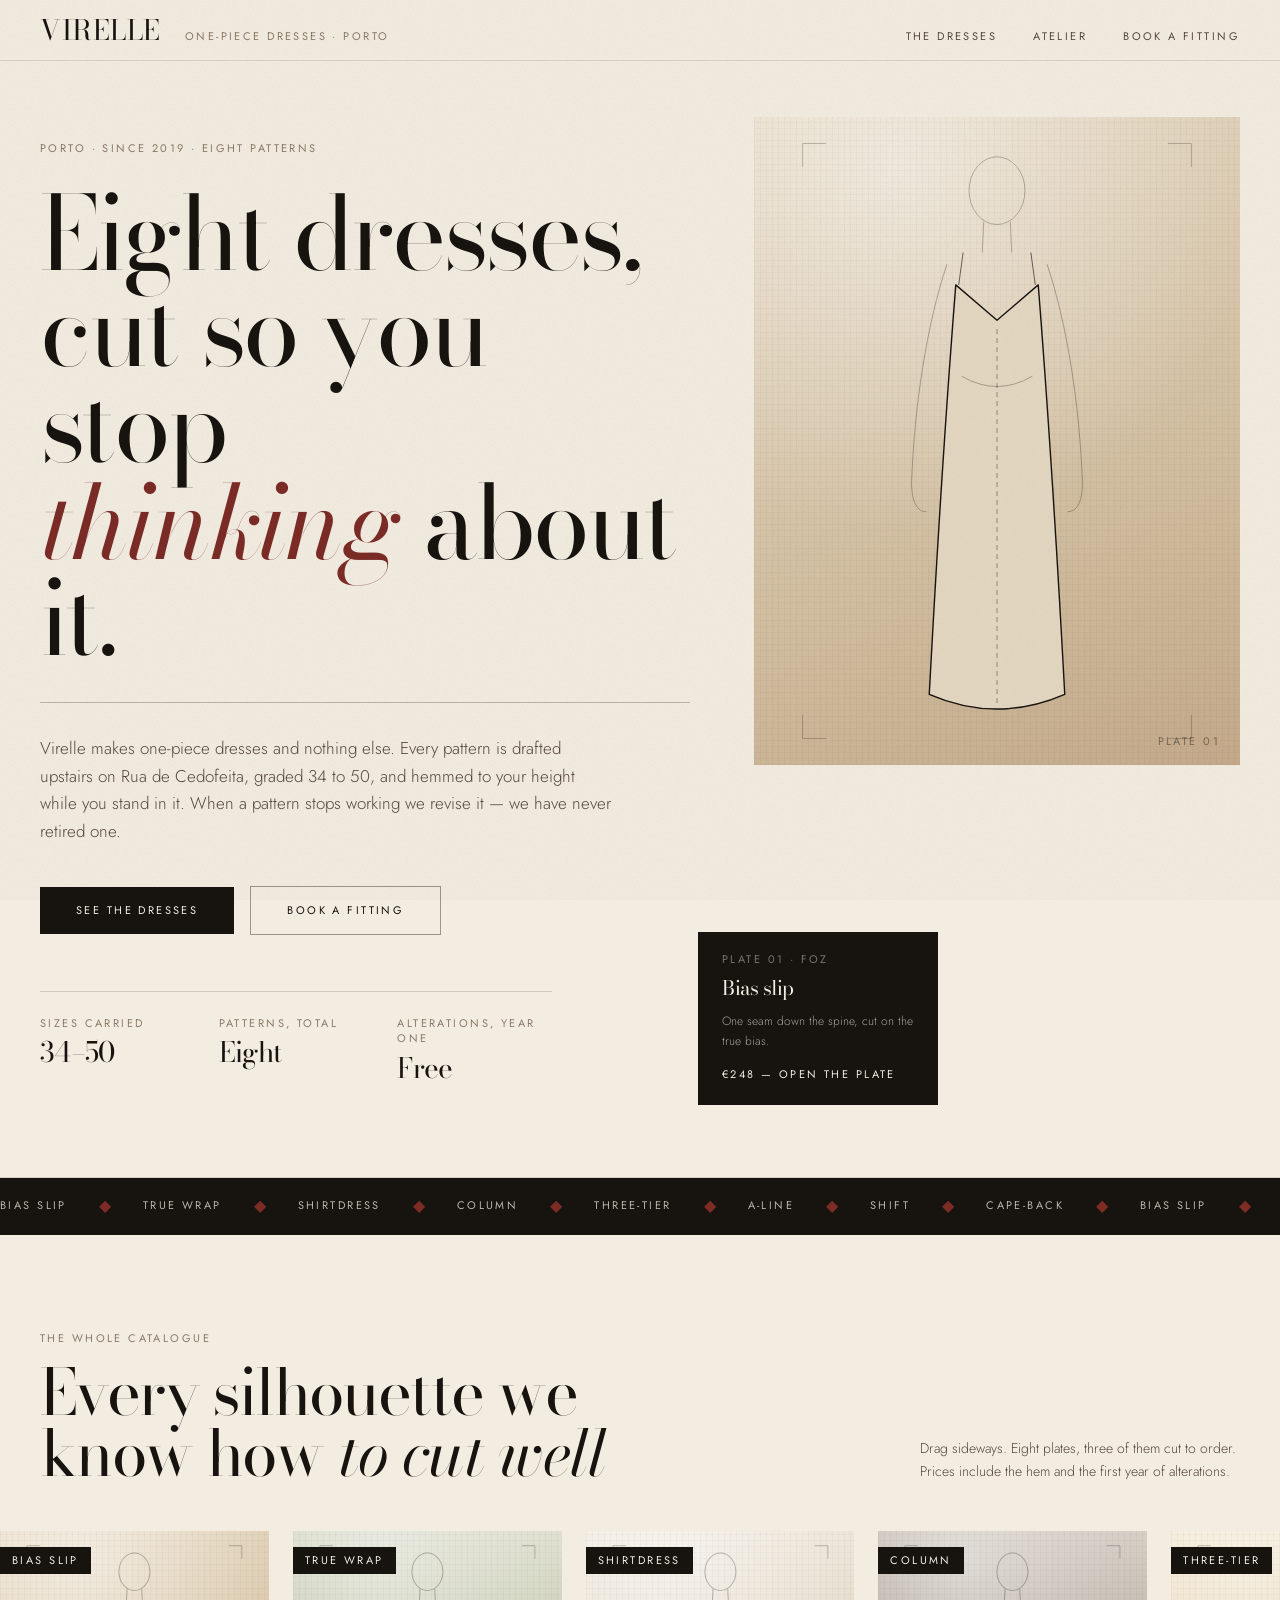
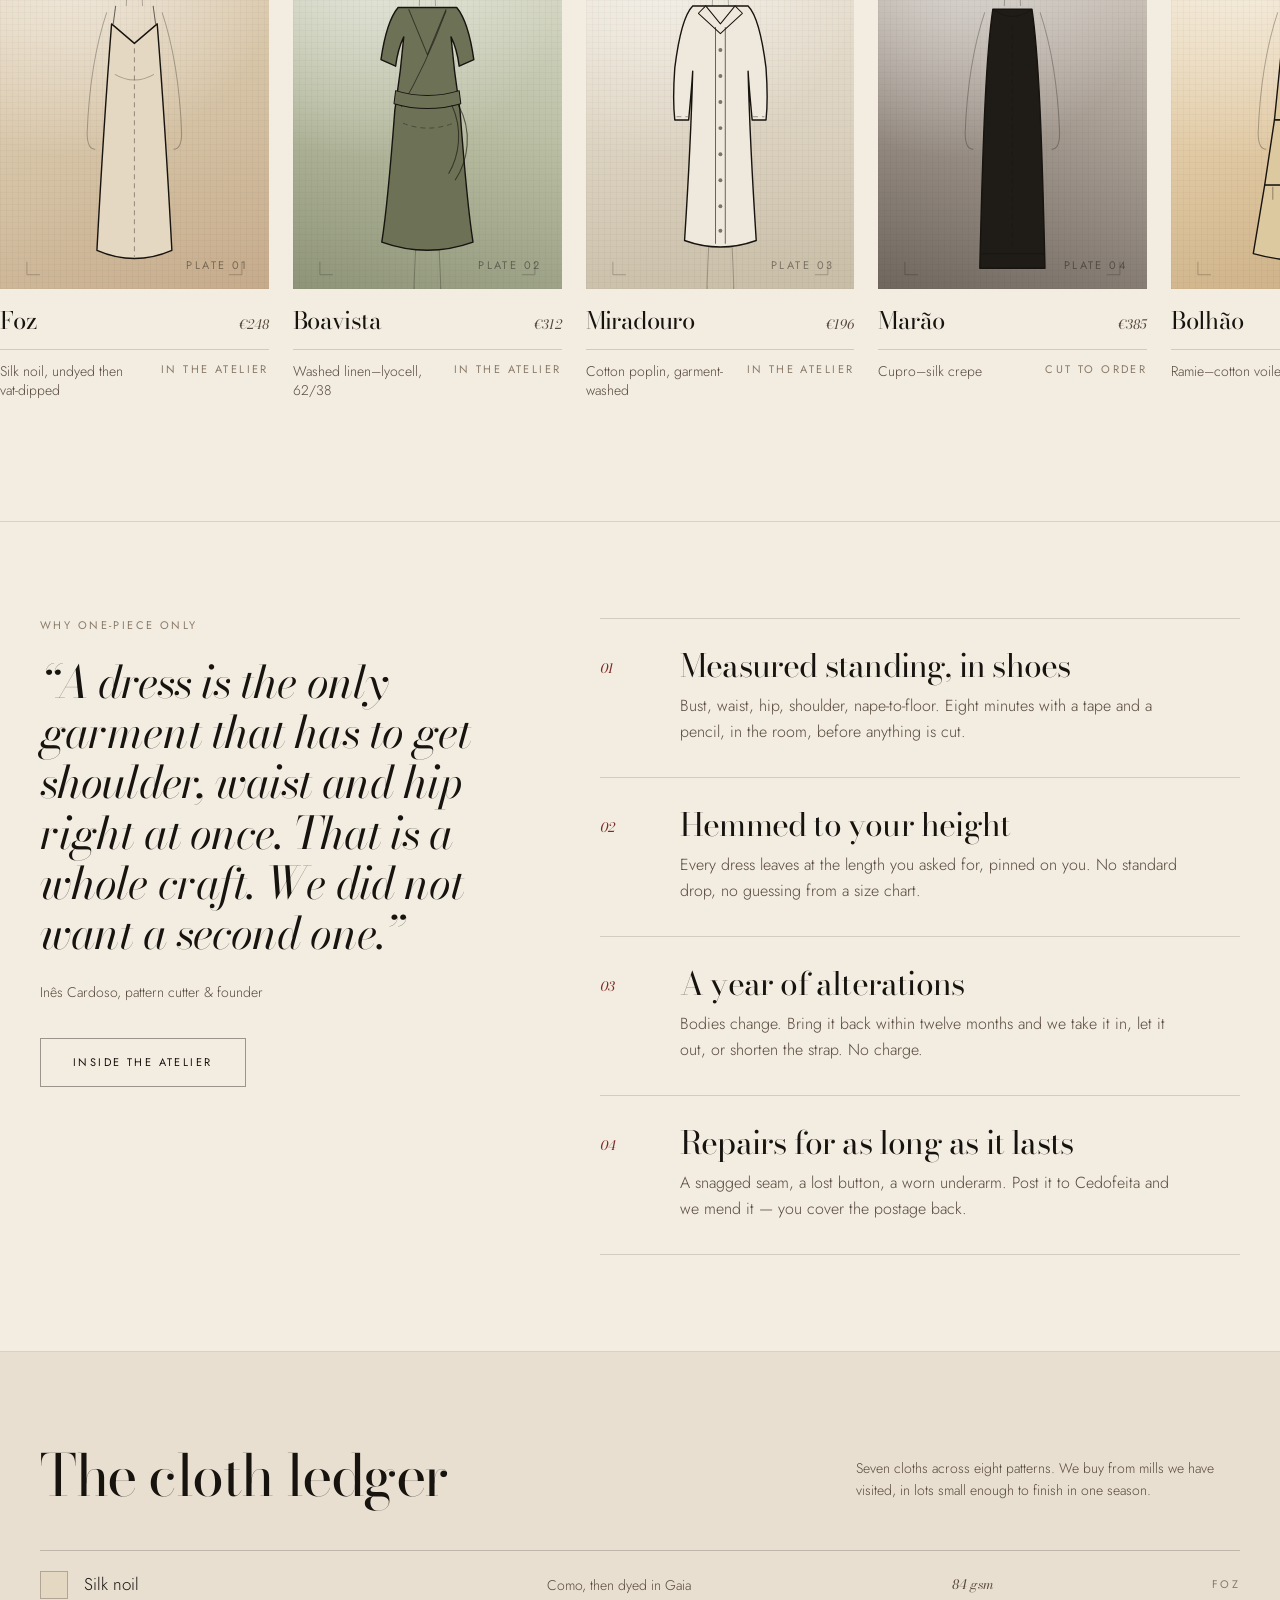
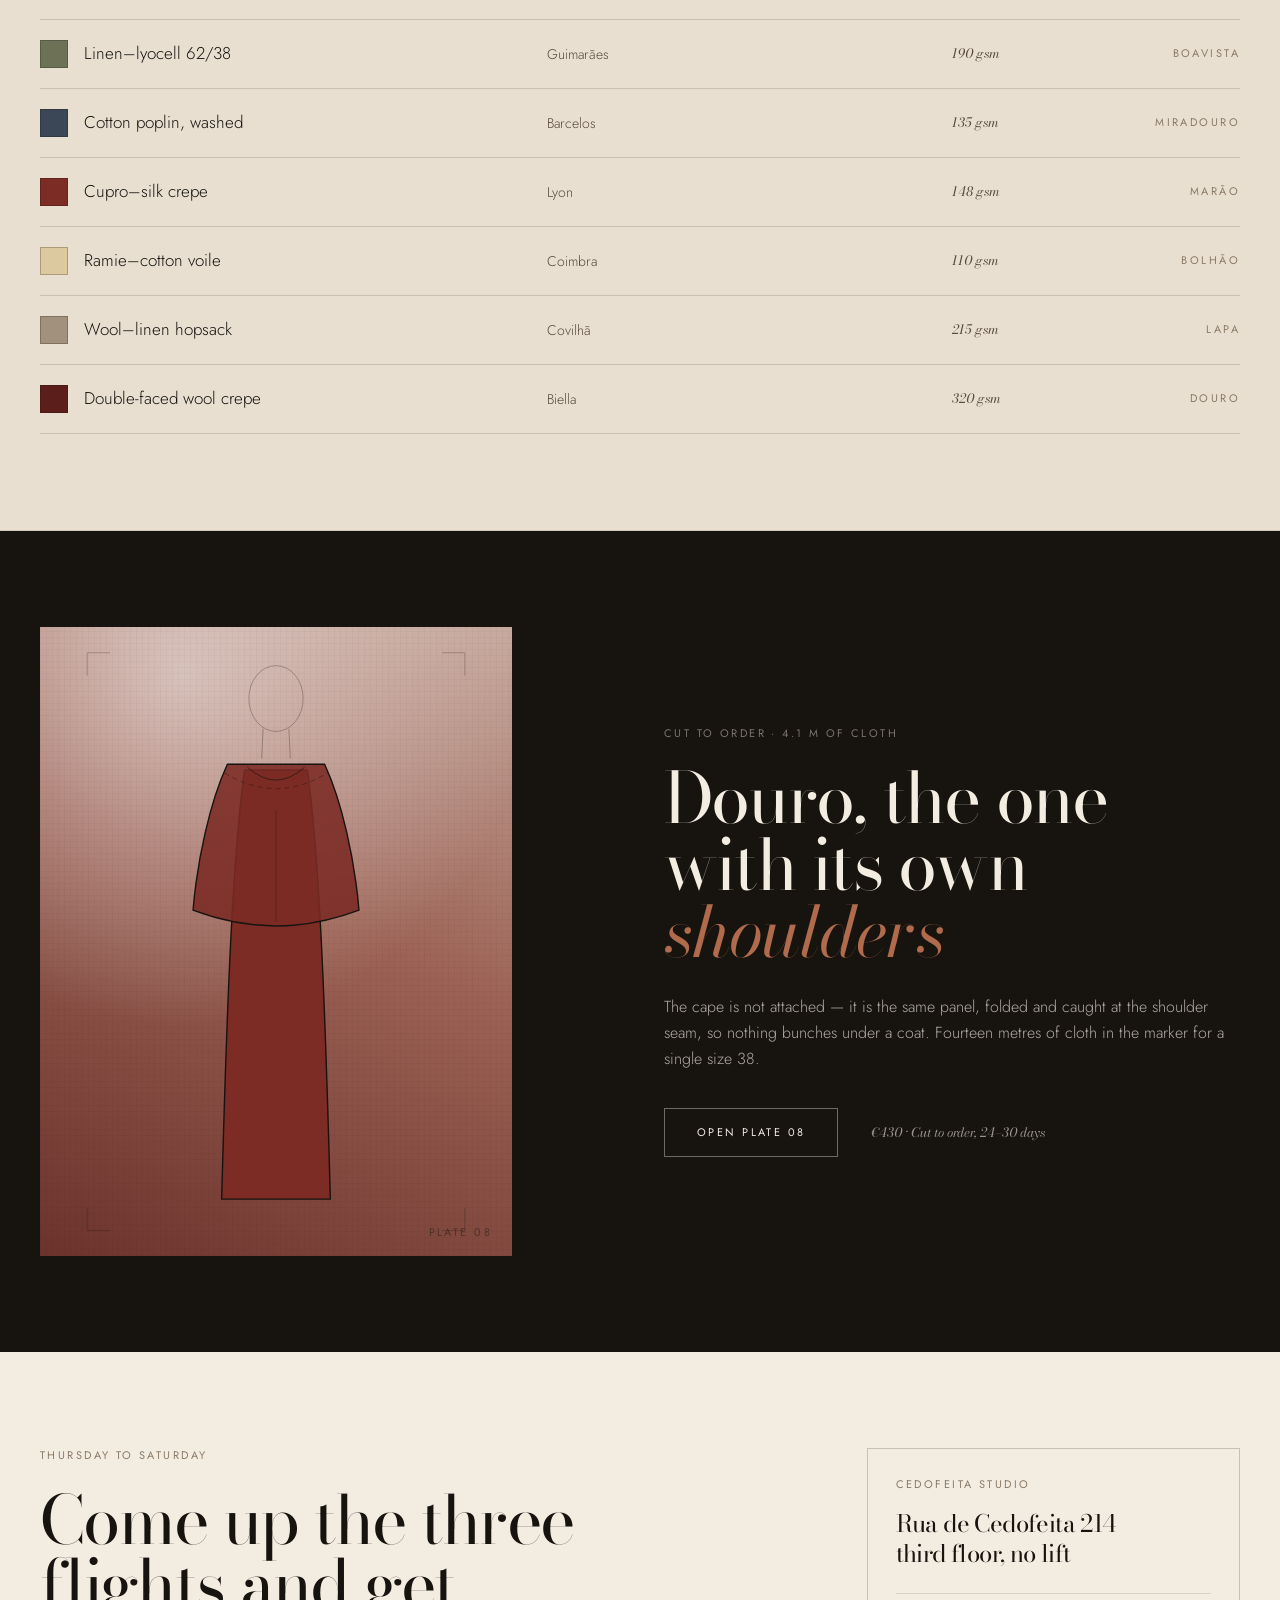
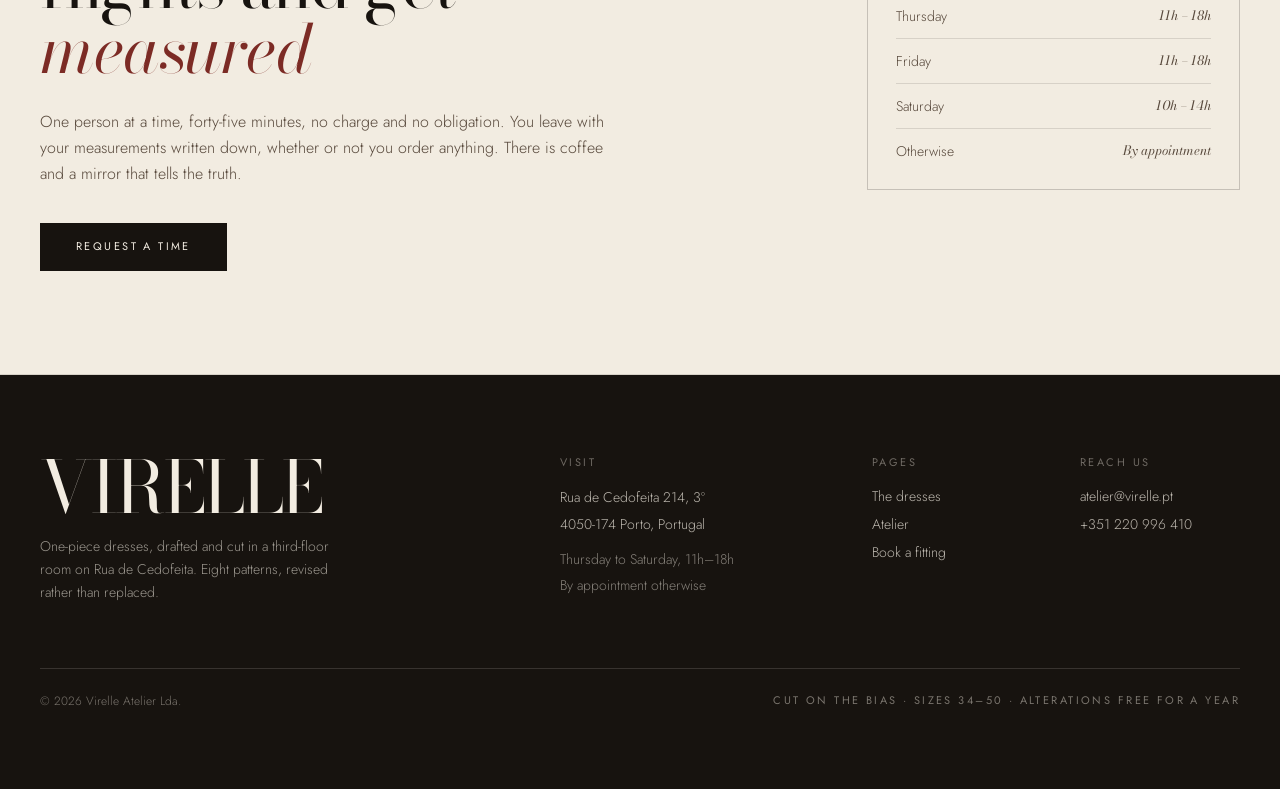
==== index.html @ 78726315 "Add files via upload" ====
<!DOCTYPE html><html lang="en">
<!-- Mirrored from graceful-elf-4cc59a.netlify.app/ by HTTrack Website Copier/3.x [XR&CO'2014], Thu, 10 Sep 2026 09:36:38 GMT -->
<!-- Added by HTTrack --><meta http-equiv="content-type" content="text/html;charset=utf-8" /><!-- /Added by HTTrack -->
<head><meta charSet="utf-8"/><meta name="viewport" content="width=device-width, initial-scale=1"/><link rel="stylesheet" href="https://fonts.googleapis.com/css2?family=Bodoni+Moda:ital,opsz,wght@0,6..96,400;0,6..96,500;1,6..96,400&amp;family=Jost:ital,wght@0,300;0,400;0,500;1,300&amp;display=swap" data-precedence="default"/><link rel="stylesheet" href="assets/index-HXnscUAh.css" type="text/css" data-precedence="default"/><title>Virelle — One-piece dresses, cut in Porto</title><meta name="description" content="Virelle is a Porto atelier making one-piece dresses in eight silhouettes — bias slip, wrap, shirtdress, column, tiered, A-line, shift and cape-back. Sizes 34 to 50, alterations free for a year."/><meta name="theme-color" content="#f2ece1"/><meta property="og:title" content="Virelle — One-piece dresses"/><meta property="og:description" content="Eight dress patterns, drafted and cut in Porto. Sizes 34 to 50, fittings by appointment."/><meta property="og:type" content="website"/><link rel="modulepreload" href="assets/index-db6SwdjX.js"/><link rel="modulepreload" href="assets/index-DdPk_XZs.js"/><link rel="modulepreload" href="assets/Croquis-D8e-lTdl.js"/><link rel="modulepreload" href="assets/DressCard-C2KUvShN.js"/><link rel="preconnect" href="https://fonts.googleapis.com/"/><link rel="preconnect" href="https://fonts.gstatic.com/" crossorigin="anonymous"/><link rel="icon" href="favicon.ico"/></head><body><div class="grain" aria-hidden="true"></div><header class="sticky top-0 z-50 border-b border-ink/12 bg-paper/88 backdrop-blur-sm"><div class="mx-auto flex max-w-[1440px] items-baseline gap-6 px-5 py-4 md:px-10"><a class="display text-[1.55rem] leading-none tracking-[0.02em] md:text-[1.75rem] active" href="index.html" data-status="active" aria-current="page">VIRELLE</a><span class="label hidden text-ink-faint md:block">One-piece dresses · Porto</span><nav class="ml-auto hidden items-baseline gap-9 md:flex"><a href="collection.html" class="label underline-grow text-ink-soft transition-colors hover:text-ink">The dresses</a><a href="atelier.html" class="label underline-grow text-ink-soft transition-colors hover:text-ink">Atelier</a><a href="fittings.html" class="label underline-grow text-ink-soft transition-colors hover:text-ink">Book a fitting</a></nav><button type="button" aria-expanded="false" aria-label="Open menu" class="label ml-auto md:hidden">Menu</button></div></header><main><!--$--><section class="relative overflow-hidden border-b border-ink/12"><div class="mx-auto grid max-w-[1440px] gap-10 px-5 pb-16 pt-12 md:grid-cols-12 md:gap-6 md:px-10 md:pb-24 md:pt-20"><div class="md:col-span-7 md:pr-10"><p class="drape label text-ink-faint" style="animation-delay:0.05s">Porto · Since 2019 · Eight patterns</p><h1 class="drape display mt-7 text-[3.4rem] sm:text-[4.6rem] lg:text-[6.4rem]" style="animation-delay:0.15s">Eight dresses,<br/>cut so you stop<br/><span class="display-italic text-oxblood">thinking</span> about it.</h1><div class="seam mt-9 h-px w-full bg-ink/25" style="animation-delay:0.5s"></div><p class="drape mt-8 max-w-xl text-[1.0625rem] leading-relaxed text-ink-soft" style="animation-delay:0.35s">Virelle makes one-piece dresses and nothing else. Every pattern is drafted upstairs on Rua de Cedofeita, graded 34 to 50, and hemmed to your height while you stand in it. When a pattern stops working we revise it — we have never retired one.</p><div class="drape mt-10 flex flex-wrap items-center gap-4" style="animation-delay:0.45s"><a href="collection.html" class="btn-ink label px-9 py-4">See the dresses</a><a href="fittings.html" class="btn-outline label px-9 py-4">Book a fitting</a></div><dl class="drape mt-14 grid max-w-lg grid-cols-3 gap-6 border-t border-ink/15 pt-6" style="animation-delay:0.6s"><div><dt class="label text-ink-faint">Sizes carried</dt><dd class="display mt-2 text-[1.75rem]">34–50</dd></div><div><dt class="label text-ink-faint">Patterns, total</dt><dd class="display mt-2 text-[1.75rem]">Eight</dd></div><div><dt class="label text-ink-faint">Alterations, year one</dt><dd class="display mt-2 text-[1.75rem]">Free</dd></div></dl></div><div class="relative md:col-span-5 md:-mt-6"><div class="croquis-ground relative overflow-hidden plate-in aspect-4/5 md:aspect-3/4" style="--plate-wash:linear-gradient(158deg, #e9dcc6 0%, #d8c6a9 48%, #c6ab8b 100%)"><div class="weave absolute inset-0 opacity-60" aria-hidden="true"></div><svg class="croquis relative h-full w-full" viewBox="0 0 300 440" preserveAspectRatio="xMidYMid meet" role="img" aria-label="Technical croquis of the bias silhouette"><g stroke="#17130f" stroke-width="0.8" opacity="0.3"><path d="M18 18 L18 34 M18 18 L34 18" fill="none"></path><path d="M282 18 L282 34 M282 18 L266 18" fill="none"></path><path d="M18 422 L18 406 M18 422 L34 422" fill="none"></path><path d="M282 422 L282 406 M282 422 L266 422" fill="none"></path></g><g stroke="#17130f" fill="none" stroke-width="1" opacity="0.28"><ellipse cx="150" cy="50" rx="19" ry="23"></ellipse><path d="M141 71 L140 92"></path><path d="M159 71 L160 92"></path></g><g stroke="#17130f" fill="none" stroke-width="1" opacity="0.3"><path d="M116 100 C102 142 94 196 92 248 C92 262 96 268 102 268"></path><path d="M184 100 C198 142 206 196 208 248 C208 262 204 268 198 268"></path></g><path fill="#e5d8c2" stroke="#17130f" stroke-width="1.4" stroke-linejoin="round" d="M122 114 L150 138 L178 114 C184 190 190 280 196 392 Q150 412 104 392 C110 280 116 190 122 114 Z"></path><path fill="none" stroke="#17130f" stroke-width="1" opacity="0.62" d="M127 92 L124 114"></path><path fill="none" stroke="#17130f" stroke-width="1" opacity="0.62" d="M173 92 L176 114"></path><path fill="none" stroke="#17130f" stroke-width="0.9" stroke-dasharray="5 4" opacity="0.45" class="stitch" d="M150 144 L150 400"></path><path fill="none" stroke="#17130f" stroke-width="1" opacity="0.3" d="M126 176 Q150 190 174 176"></path></svg><span class="label absolute bottom-4 right-5 text-ink/45">Plate 01</span></div><div class="drape absolute -bottom-6 left-0 max-w-[15rem] bg-ink px-6 py-5 text-paper md:-left-14" style="animation-delay:0.85s"><p class="label text-paper/45">Plate 01 · <!-- -->Foz</p><p class="display mt-2 text-xl leading-tight">Bias slip</p><p class="mt-3 text-xs leading-relaxed text-paper/65">One seam down the spine, cut on the true bias.</p><a href="dresses/foz-bias-slip.html" class="label underline-grow mt-4 inline-block text-paper">€248<!-- --> — open the plate</a></div></div></div></section><section class="marquee overflow-hidden border-b border-ink/12 bg-ink py-4"><div class="marquee-track flex w-max items-center gap-8 whitespace-nowrap"><span class="flex items-center gap-8"><span class="label text-paper/75">Bias slip</span><span class="text-oxblood" aria-hidden="true">◆</span></span><span class="flex items-center gap-8"><span class="label text-paper/75">True wrap</span><span class="text-oxblood" aria-hidden="true">◆</span></span><span class="flex items-center gap-8"><span class="label text-paper/75">Shirtdress</span><span class="text-oxblood" aria-hidden="true">◆</span></span><span class="flex items-center gap-8"><span class="label text-paper/75">Column</span><span class="text-oxblood" aria-hidden="true">◆</span></span><span class="flex items-center gap-8"><span class="label text-paper/75">Three-tier</span><span class="text-oxblood" aria-hidden="true">◆</span></span><span class="flex items-center gap-8"><span class="label text-paper/75">A-line</span><span class="text-oxblood" aria-hidden="true">◆</span></span><span class="flex items-center gap-8"><span class="label text-paper/75">Shift</span><span class="text-oxblood" aria-hidden="true">◆</span></span><span class="flex items-center gap-8"><span class="label text-paper/75">Cape-back</span><span class="text-oxblood" aria-hidden="true">◆</span></span><span class="flex items-center gap-8"><span class="label text-paper/75">Bias slip</span><span class="text-oxblood" aria-hidden="true">◆</span></span><span class="flex items-center gap-8"><span class="label text-paper/75">True wrap</span><span class="text-oxblood" aria-hidden="true">◆</span></span><span class="flex items-center gap-8"><span class="label text-paper/75">Shirtdress</span><span class="text-oxblood" aria-hidden="true">◆</span></span><span class="flex items-center gap-8"><span class="label text-paper/75">Column</span><span class="text-oxblood" aria-hidden="true">◆</span></span><span class="flex items-center gap-8"><span class="label text-paper/75">Three-tier</span><span class="text-oxblood" aria-hidden="true">◆</span></span><span class="flex items-center gap-8"><span class="label text-paper/75">A-line</span><span class="text-oxblood" aria-hidden="true">◆</span></span><span class="flex items-center gap-8"><span class="label text-paper/75">Shift</span><span class="text-oxblood" aria-hidden="true">◆</span></span><span class="flex items-center gap-8"><span class="label text-paper/75">Cape-back</span><span class="text-oxblood" aria-hidden="true">◆</span></span><span class="flex items-center gap-8"><span class="label text-paper/75">Bias slip</span><span class="text-oxblood" aria-hidden="true">◆</span></span><span class="flex items-center gap-8"><span class="label text-paper/75">True wrap</span><span class="text-oxblood" aria-hidden="true">◆</span></span><span class="flex items-center gap-8"><span class="label text-paper/75">Shirtdress</span><span class="text-oxblood" aria-hidden="true">◆</span></span><span class="flex items-center gap-8"><span class="label text-paper/75">Column</span><span class="text-oxblood" aria-hidden="true">◆</span></span><span class="flex items-center gap-8"><span class="label text-paper/75">Three-tier</span><span class="text-oxblood" aria-hidden="true">◆</span></span><span class="flex items-center gap-8"><span class="label text-paper/75">A-line</span><span class="text-oxblood" aria-hidden="true">◆</span></span><span class="flex items-center gap-8"><span class="label text-paper/75">Shift</span><span class="text-oxblood" aria-hidden="true">◆</span></span><span class="flex items-center gap-8"><span class="label text-paper/75">Cape-back</span><span class="text-oxblood" aria-hidden="true">◆</span></span><span class="flex items-center gap-8"><span class="label text-paper/75">Bias slip</span><span class="text-oxblood" aria-hidden="true">◆</span></span><span class="flex items-center gap-8"><span class="label text-paper/75">True wrap</span><span class="text-oxblood" aria-hidden="true">◆</span></span><span class="flex items-center gap-8"><span class="label text-paper/75">Shirtdress</span><span class="text-oxblood" aria-hidden="true">◆</span></span><span class="flex items-center gap-8"><span class="label text-paper/75">Column</span><span class="text-oxblood" aria-hidden="true">◆</span></span><span class="flex items-center gap-8"><span class="label text-paper/75">Three-tier</span><span class="text-oxblood" aria-hidden="true">◆</span></span><span class="flex items-center gap-8"><span class="label text-paper/75">A-line</span><span class="text-oxblood" aria-hidden="true">◆</span></span><span class="flex items-center gap-8"><span class="label text-paper/75">Shift</span><span class="text-oxblood" aria-hidden="true">◆</span></span><span class="flex items-center gap-8"><span class="label text-paper/75">Cape-back</span><span class="text-oxblood" aria-hidden="true">◆</span></span></div></section><section class="border-b border-ink/12 py-16 md:py-24"><div class="mx-auto max-w-[1440px] px-5 md:px-10"><div class="flex flex-col gap-6 md:flex-row md:items-end md:justify-between"><div><p class="label text-ink-faint">The whole catalogue</p><h2 class="display mt-4 max-w-2xl text-[2.6rem] md:text-[4rem]">Every silhouette we know how<span class="display-italic"> to cut well</span></h2></div><p class="max-w-xs text-sm leading-relaxed text-ink-soft">Drag sideways. Eight plates, three of them cut to order. Prices include the hem and the first year of alterations.</p></div></div><div class="rail mt-12 flex snap-x snap-mandatory gap-6 overflow-x-auto px-5 pb-6 md:px-10"><div class="w-[76vw] shrink-0 snap-start sm:w-[46vw] lg:w-[26vw] xl:w-[21vw]"><a href="dresses/foz-bias-slip.html" style="animation-delay:0.1s" class="group block drape"><div class="relative"><div class="croquis-ground relative overflow-hidden  aspect-3/4 transition-transform duration-700 ease-[cubic-bezier(0.16,0.84,0.24,1)] group-hover:scale-[1.015]" style="--plate-wash:linear-gradient(158deg, #e9dcc6 0%, #d8c6a9 48%, #c6ab8b 100%)"><div class="weave absolute inset-0 opacity-60" aria-hidden="true"></div><svg class="croquis relative h-full w-full" viewBox="0 0 300 440" preserveAspectRatio="xMidYMid meet" role="img" aria-label="Technical croquis of the bias silhouette"><g stroke="#17130f" stroke-width="0.8" opacity="0.3"><path d="M18 18 L18 34 M18 18 L34 18" fill="none"></path><path d="M282 18 L282 34 M282 18 L266 18" fill="none"></path><path d="M18 422 L18 406 M18 422 L34 422" fill="none"></path><path d="M282 422 L282 406 M282 422 L266 422" fill="none"></path></g><g stroke="#17130f" fill="none" stroke-width="1" opacity="0.28"><ellipse cx="150" cy="50" rx="19" ry="23"></ellipse><path d="M141 71 L140 92"></path><path d="M159 71 L160 92"></path></g><g stroke="#17130f" fill="none" stroke-width="1" opacity="0.3"><path d="M116 100 C102 142 94 196 92 248 C92 262 96 268 102 268"></path><path d="M184 100 C198 142 206 196 208 248 C208 262 204 268 198 268"></path></g><path fill="#e5d8c2" stroke="#17130f" stroke-width="1.4" stroke-linejoin="round" d="M122 114 L150 138 L178 114 C184 190 190 280 196 392 Q150 412 104 392 C110 280 116 190 122 114 Z"></path><path fill="none" stroke="#17130f" stroke-width="1" opacity="0.62" d="M127 92 L124 114"></path><path fill="none" stroke="#17130f" stroke-width="1" opacity="0.62" d="M173 92 L176 114"></path><path fill="none" stroke="#17130f" stroke-width="0.9" stroke-dasharray="5 4" opacity="0.45" class="stitch" d="M150 144 L150 400"></path><path fill="none" stroke="#17130f" stroke-width="1" opacity="0.3" d="M126 176 Q150 190 174 176"></path></svg><span class="label absolute bottom-4 right-5 text-ink/45">Plate 01</span></div><span class="label absolute left-0 top-4 bg-ink px-3 py-1.5 text-paper">Bias slip</span></div><div class="mt-4 flex items-baseline justify-between gap-4 border-b border-ink/15 pb-3"><h3 class="display text-2xl">Foz</h3><span class="rule-number text-ink-soft">€248</span></div><div class="mt-3 flex items-start justify-between gap-4"><p class="max-w-[22ch] text-sm leading-snug text-ink-soft">Silk noil, undyed then vat-dipped</p><span class="label whitespace-nowrap text-ink-faint">In the atelier</span></div></a></div><div class="w-[76vw] shrink-0 snap-start sm:w-[46vw] lg:w-[26vw] xl:w-[21vw]"><a href="dresses/boavista-wrap.html" style="animation-delay:0.16s" class="group block drape"><div class="relative"><div class="croquis-ground relative overflow-hidden  aspect-3/4 transition-transform duration-700 ease-[cubic-bezier(0.16,0.84,0.24,1)] group-hover:scale-[1.015]" style="--plate-wash:linear-gradient(196deg, #dfe0cf 0%, #b8bda2 52%, #8e9478 100%)"><div class="weave absolute inset-0 opacity-60" aria-hidden="true"></div><svg class="croquis relative h-full w-full" viewBox="0 0 300 440" preserveAspectRatio="xMidYMid meet" role="img" aria-label="Technical croquis of the wrap silhouette"><g stroke="#17130f" stroke-width="0.8" opacity="0.3"><path d="M18 18 L18 34 M18 18 L34 18" fill="none"></path><path d="M282 18 L282 34 M282 18 L266 18" fill="none"></path><path d="M18 422 L18 406 M18 422 L34 422" fill="none"></path><path d="M282 422 L282 406 M282 422 L266 422" fill="none"></path></g><g stroke="#17130f" fill="none" stroke-width="1" opacity="0.28"><ellipse cx="150" cy="50" rx="19" ry="23"></ellipse><path d="M141 71 L140 92"></path><path d="M159 71 L160 92"></path><path d="M136 382 C134 422 133 452 134 436"></path><path d="M164 382 C166 422 167 452 166 436"></path></g><path fill="#6d7256" stroke="#17130f" stroke-width="1.4" stroke-linejoin="round" d="M114 94 L186 94 C196 106 203 130 207 158 L189 166 C187 150 183 138 179 130 C183 176 187 200 190 220 C196 300 200 344 206 382 Q150 402 94 382 C100 344 104 300 110 220 C113 200 117 176 121 130 C117 138 113 150 111 166 L93 158 C97 130 104 106 114 94 Z"></path><path fill="none" stroke="#17130f" stroke-width="1" opacity="0.62" d="M127 96 L150 152 L173 96"></path><path fill="none" stroke="#17130f" stroke-width="1" opacity="0.62" d="M173 98 C158 138 138 182 118 216"></path><path fill="#6d7256" stroke="#17130f" stroke-width="1" stroke-linejoin="round" d="M111 196 Q150 208 189 196 L191 212 Q150 224 109 212 Z"></path><path fill="none" stroke="#17130f" stroke-width="1.1" opacity="0.62" d="M188 214 C206 246 200 282 184 306"></path><path fill="none" stroke="#17130f" stroke-width="1.1" opacity="0.62" d="M180 214 C194 244 189 276 176 298"></path><path fill="none" stroke="#17130f" stroke-width="0.9" stroke-dasharray="5 4" opacity="0.45" class="stitch" d="M120 236 Q150 248 182 236"></path></svg><span class="label absolute bottom-4 right-5 text-ink/45">Plate 02</span></div><span class="label absolute left-0 top-4 bg-ink px-3 py-1.5 text-paper">True wrap</span></div><div class="mt-4 flex items-baseline justify-between gap-4 border-b border-ink/15 pb-3"><h3 class="display text-2xl">Boavista</h3><span class="rule-number text-ink-soft">€312</span></div><div class="mt-3 flex items-start justify-between gap-4"><p class="max-w-[22ch] text-sm leading-snug text-ink-soft">Washed linen–lyocell, 62/38</p><span class="label whitespace-nowrap text-ink-faint">In the atelier</span></div></a></div><div class="w-[76vw] shrink-0 snap-start sm:w-[46vw] lg:w-[26vw] xl:w-[21vw]"><a href="dresses/miradouro-shirtdress.html" style="animation-delay:0.22s" class="group block drape"><div class="relative"><div class="croquis-ground relative overflow-hidden  aspect-3/4 transition-transform duration-700 ease-[cubic-bezier(0.16,0.84,0.24,1)] group-hover:scale-[1.015]" style="--plate-wash:linear-gradient(172deg, #f0e9dd 0%, #ddd3c1 55%, #c8bda6 100%)"><div class="weave absolute inset-0 opacity-60" aria-hidden="true"></div><svg class="croquis relative h-full w-full" viewBox="0 0 300 440" preserveAspectRatio="xMidYMid meet" role="img" aria-label="Technical croquis of the shirt silhouette"><g stroke="#17130f" stroke-width="0.8" opacity="0.3"><path d="M18 18 L18 34 M18 18 L34 18" fill="none"></path><path d="M282 18 L282 34 M282 18 L266 18" fill="none"></path><path d="M18 422 L18 406 M18 422 L34 422" fill="none"></path><path d="M282 422 L282 406 M282 422 L266 422" fill="none"></path></g><g stroke="#17130f" fill="none" stroke-width="1" opacity="0.28"><ellipse cx="150" cy="50" rx="19" ry="23"></ellipse><path d="M141 71 L140 92"></path><path d="M159 71 L160 92"></path><path d="M136 380 C134 420 133 450 134 436"></path><path d="M164 380 C166 420 167 450 166 436"></path></g><path fill="#efe8dc" stroke="#17130f" stroke-width="1.4" stroke-linejoin="round" d="M116 92 L184 92 C196 104 202 136 206 168 C208 196 208 214 206 232 L189 232 C187 210 185 190 184 172 C186 250 190 318 194 380 Q150 396 106 380 C110 318 114 250 116 172 C115 190 113 210 111 232 L94 232 C92 214 92 196 94 168 C98 136 104 104 116 92 Z"></path><path fill="#efe8dc" stroke="#17130f" stroke-width="1" stroke-linejoin="round" d="M132 92 L150 114 L168 92 L177 101 L150 126 L123 101 Z"></path><path fill="none" stroke="#17130f" stroke-width="1" opacity="0.62" d="M144 118 L144 384"></path><path fill="none" stroke="#17130f" stroke-width="1" opacity="0.62" d="M156 118 L156 384"></path><circle cx="150" cy="146" r="2.4" fill="#17130f" opacity="0.55"></circle><circle cx="150" cy="178" r="2.4" fill="#17130f" opacity="0.55"></circle><circle cx="150" cy="210" r="2.4" fill="#17130f" opacity="0.55"></circle><circle cx="150" cy="242" r="2.4" fill="#17130f" opacity="0.55"></circle><circle cx="150" cy="274" r="2.4" fill="#17130f" opacity="0.55"></circle><circle cx="150" cy="306" r="2.4" fill="#17130f" opacity="0.55"></circle><circle cx="150" cy="338" r="2.4" fill="#17130f" opacity="0.55"></circle><circle cx="150" cy="368" r="2.4" fill="#17130f" opacity="0.55"></circle><path fill="none" stroke="#17130f" stroke-width="0.9" stroke-dasharray="5 4" opacity="0.45" class="stitch" d="M96 228 L110 228"></path><path fill="none" stroke="#17130f" stroke-width="0.9" stroke-dasharray="5 4" opacity="0.45" class="stitch" d="M190 228 L204 228"></path></svg><span class="label absolute bottom-4 right-5 text-ink/45">Plate 03</span></div><span class="label absolute left-0 top-4 bg-ink px-3 py-1.5 text-paper">Shirtdress</span></div><div class="mt-4 flex items-baseline justify-between gap-4 border-b border-ink/15 pb-3"><h3 class="display text-2xl">Miradouro</h3><span class="rule-number text-ink-soft">€196</span></div><div class="mt-3 flex items-start justify-between gap-4"><p class="max-w-[22ch] text-sm leading-snug text-ink-soft">Cotton poplin, garment-washed</p><span class="label whitespace-nowrap text-ink-faint">In the atelier</span></div></a></div><div class="w-[76vw] shrink-0 snap-start sm:w-[46vw] lg:w-[26vw] xl:w-[21vw]"><a href="dresses/marao-column.html" style="animation-delay:0.28s" class="group block drape"><div class="relative"><div class="croquis-ground relative overflow-hidden  aspect-3/4 transition-transform duration-700 ease-[cubic-bezier(0.16,0.84,0.24,1)] group-hover:scale-[1.015]" style="--plate-wash:linear-gradient(200deg, #d6cec4 0%, #a89e94 46%, #6f665e 100%)"><div class="weave absolute inset-0 opacity-60" aria-hidden="true"></div><svg class="croquis relative h-full w-full" viewBox="0 0 300 440" preserveAspectRatio="xMidYMid meet" role="img" aria-label="Technical croquis of the column silhouette"><g stroke="#17130f" stroke-width="0.8" opacity="0.3"><path d="M18 18 L18 34 M18 18 L34 18" fill="none"></path><path d="M282 18 L282 34 M282 18 L266 18" fill="none"></path><path d="M18 422 L18 406 M18 422 L34 422" fill="none"></path><path d="M282 422 L282 406 M282 422 L266 422" fill="none"></path></g><g stroke="#17130f" fill="none" stroke-width="1" opacity="0.28"><ellipse cx="150" cy="50" rx="19" ry="23"></ellipse><path d="M141 71 L140 92"></path><path d="M159 71 L160 92"></path></g><g stroke="#17130f" fill="none" stroke-width="1" opacity="0.3"><path d="M116 100 C102 142 94 196 92 248 C92 262 96 268 102 268"></path><path d="M184 100 C198 142 206 196 208 248 C208 262 204 268 198 268"></path></g><path fill="#1f1b17" stroke="#17130f" stroke-width="1.4" stroke-linejoin="round" d="M126 96 L174 96 C182 150 186 240 190 414 L110 414 C114 240 118 150 126 96 Z"></path><path fill="none" stroke="#17130f" stroke-width="1" opacity="0.62" d="M126 96 Q150 114 174 96"></path><path fill="none" stroke="#17130f" stroke-width="1.2" opacity="0.62" d="M111 396 L189 396"></path><path fill="none" stroke="#17130f" stroke-width="0.9" stroke-dasharray="5 4" opacity="0.45" class="stitch" d="M150 116 L150 392"></path></svg><span class="label absolute bottom-4 right-5 text-ink/45">Plate 04</span></div><span class="label absolute left-0 top-4 bg-ink px-3 py-1.5 text-paper">Column</span></div><div class="mt-4 flex items-baseline justify-between gap-4 border-b border-ink/15 pb-3"><h3 class="display text-2xl">Marão</h3><span class="rule-number text-ink-soft">€385</span></div><div class="mt-3 flex items-start justify-between gap-4"><p class="max-w-[22ch] text-sm leading-snug text-ink-soft">Cupro–silk crepe</p><span class="label whitespace-nowrap text-ink-faint">Cut to order</span></div></a></div><div class="w-[76vw] shrink-0 snap-start sm:w-[46vw] lg:w-[26vw] xl:w-[21vw]"><a href="dresses/bolhao-tiered.html" style="animation-delay:0.33999999999999997s" class="group block drape"><div class="relative"><div class="croquis-ground relative overflow-hidden  aspect-3/4 transition-transform duration-700 ease-[cubic-bezier(0.16,0.84,0.24,1)] group-hover:scale-[1.015]" style="--plate-wash:linear-gradient(165deg, #f2e6cf 0%, #e2cba6 50%, #cbae83 100%)"><div class="weave absolute inset-0 opacity-60" aria-hidden="true"></div><svg class="croquis relative h-full w-full" viewBox="0 0 300 440" preserveAspectRatio="xMidYMid meet" role="img" aria-label="Technical croquis of the tiered silhouette"><g stroke="#17130f" stroke-width="0.8" opacity="0.3"><path d="M18 18 L18 34 M18 18 L34 18" fill="none"></path><path d="M282 18 L282 34 M282 18 L266 18" fill="none"></path><path d="M18 422 L18 406 M18 422 L34 422" fill="none"></path><path d="M282 422 L282 406 M282 422 L266 422" fill="none"></path></g><g stroke="#17130f" fill="none" stroke-width="1" opacity="0.28"><ellipse cx="150" cy="50" rx="19" ry="23"></ellipse><path d="M141 71 L140 92"></path><path d="M159 71 L160 92"></path></g><g stroke="#17130f" fill="none" stroke-width="1" opacity="0.3"><path d="M116 100 C102 142 94 196 92 248 C92 262 96 268 102 268"></path><path d="M184 100 C198 142 206 196 208 248 C208 262 204 268 198 268"></path></g><path fill="#ddc99f" stroke="#17130f" stroke-width="1.4" stroke-linejoin="round" d="M124 96 L176 96 L180 152 L120 152 Z"></path><path fill="#ddc99f" stroke="#17130f" stroke-width="1.4" stroke-linejoin="round" d="M120 152 L180 152 L188 232 L112 232 Z"></path><path fill="#ddc99f" stroke="#17130f" stroke-width="1.4" stroke-linejoin="round" d="M112 232 L188 232 L200 312 L100 312 Z"></path><path fill="#ddc99f" stroke="#17130f" stroke-width="1.4" stroke-linejoin="round" d="M100 312 L200 312 L214 396 Q150 414 86 396 Z"></path><path fill="none" stroke="#17130f" stroke-width="1" opacity="0.62" d="M130 96 Q150 116 170 96"></path><g fill="none" stroke="#17130f" stroke-width="1" opacity="0.4"><path d="M128 154 L128 166"></path><path d="M142 154 L142 166"></path><path d="M156 154 L156 166"></path><path d="M170 154 L170 166"></path><path d="M120 234 L120 248"></path><path d="M138 234 L138 248"></path><path d="M156 234 L156 248"></path><path d="M174 234 L174 248"></path><path d="M110 314 L110 330"></path><path d="M130 314 L130 330"></path><path d="M150 314 L150 330"></path><path d="M170 314 L170 330"></path><path d="M190 314 L190 330"></path></g></svg><span class="label absolute bottom-4 right-5 text-ink/45">Plate 05</span></div><span class="label absolute left-0 top-4 bg-ink px-3 py-1.5 text-paper">Three-tier</span></div><div class="mt-4 flex items-baseline justify-between gap-4 border-b border-ink/15 pb-3"><h3 class="display text-2xl">Bolhão</h3><span class="rule-number text-ink-soft">€268</span></div><div class="mt-3 flex items-start justify-between gap-4"><p class="max-w-[22ch] text-sm leading-snug text-ink-soft">Ramie–cotton voile</p><span class="label whitespace-nowrap text-ink-faint">In the atelier</span></div></a></div><div class="w-[76vw] shrink-0 snap-start sm:w-[46vw] lg:w-[26vw] xl:w-[21vw]"><a href="dresses/cordoaria-aline.html" style="animation-delay:0.4s" class="group block drape"><div class="relative"><div class="croquis-ground relative overflow-hidden  aspect-3/4 transition-transform duration-700 ease-[cubic-bezier(0.16,0.84,0.24,1)] group-hover:scale-[1.015]" style="--plate-wash:linear-gradient(188deg, #ded5c6 0%, #bdae99 52%, #97866f 100%)"><div class="weave absolute inset-0 opacity-60" aria-hidden="true"></div><svg class="croquis relative h-full w-full" viewBox="0 0 300 440" preserveAspectRatio="xMidYMid meet" role="img" aria-label="Technical croquis of the aline silhouette"><g stroke="#17130f" stroke-width="0.8" opacity="0.3"><path d="M18 18 L18 34 M18 18 L34 18" fill="none"></path><path d="M282 18 L282 34 M282 18 L266 18" fill="none"></path><path d="M18 422 L18 406 M18 422 L34 422" fill="none"></path><path d="M282 422 L282 406 M282 422 L266 422" fill="none"></path></g><g stroke="#17130f" fill="none" stroke-width="1" opacity="0.28"><ellipse cx="150" cy="50" rx="19" ry="23"></ellipse><path d="M141 71 L140 92"></path><path d="M159 71 L160 92"></path><path d="M136 346 C134 386 133 416 134 436"></path><path d="M164 346 C166 386 167 416 166 436"></path></g><g stroke="#17130f" fill="none" stroke-width="1" opacity="0.3"><path d="M116 100 C102 142 94 196 92 248 C92 262 96 268 102 268"></path><path d="M184 100 C198 142 206 196 208 248 C208 262 204 268 198 268"></path></g><path fill="#3c3630" stroke="#17130f" stroke-width="1.4" stroke-linejoin="round" d="M122 96 L178 96 C186 150 196 250 204 344 Q150 360 96 344 C104 250 114 150 122 96 Z"></path><path fill="none" stroke="#17130f" stroke-width="1" opacity="0.62" d="M132 96 Q150 120 168 96"></path><path fill="none" stroke="#17130f" stroke-width="0.9" stroke-dasharray="5 4" opacity="0.45" class="stitch" d="M112 198 Q150 210 188 198"></path><path fill="#3c3630" stroke="#17130f" stroke-width="1" stroke-linejoin="round" d="M112 245 L143 240 L148 296 L117 301 Z"></path><path fill="#3c3630" stroke="#17130f" stroke-width="1" stroke-linejoin="round" d="M188 245 L157 240 L152 296 L183 301 Z"></path></svg><span class="label absolute bottom-4 right-5 text-ink/45">Plate 06</span></div><span class="label absolute left-0 top-4 bg-ink px-3 py-1.5 text-paper">A-line</span></div><div class="mt-4 flex items-baseline justify-between gap-4 border-b border-ink/15 pb-3"><h3 class="display text-2xl">Cordoaria</h3><span class="rule-number text-ink-soft">€174</span></div><div class="mt-3 flex items-start justify-between gap-4"><p class="max-w-[22ch] text-sm leading-snug text-ink-soft">Heavy cotton jersey, mercerised</p><span class="label whitespace-nowrap text-ink-faint">In the atelier</span></div></a></div><div class="w-[76vw] shrink-0 snap-start sm:w-[46vw] lg:w-[26vw] xl:w-[21vw]"><a href="dresses/lapa-shift.html" style="animation-delay:0.45999999999999996s" class="group block drape"><div class="relative"><div class="croquis-ground relative overflow-hidden  aspect-3/4 transition-transform duration-700 ease-[cubic-bezier(0.16,0.84,0.24,1)] group-hover:scale-[1.015]" style="--plate-wash:linear-gradient(178deg, #cfc4b3 0%, #ab9c88 50%, #857661 100%)"><div class="weave absolute inset-0 opacity-60" aria-hidden="true"></div><svg class="croquis relative h-full w-full" viewBox="0 0 300 440" preserveAspectRatio="xMidYMid meet" role="img" aria-label="Technical croquis of the shift silhouette"><g stroke="#17130f" stroke-width="0.8" opacity="0.3"><path d="M18 18 L18 34 M18 18 L34 18" fill="none"></path><path d="M282 18 L282 34 M282 18 L266 18" fill="none"></path><path d="M18 422 L18 406 M18 422 L34 422" fill="none"></path><path d="M282 422 L282 406 M282 422 L266 422" fill="none"></path></g><g stroke="#17130f" fill="none" stroke-width="1" opacity="0.28"><ellipse cx="150" cy="50" rx="19" ry="23"></ellipse><path d="M141 71 L140 92"></path><path d="M159 71 L160 92"></path><path d="M136 312 C134 352 133 382 134 436"></path><path d="M164 312 C166 352 167 382 166 436"></path></g><path fill="#a2917c" stroke="#17130f" stroke-width="1.4" stroke-linejoin="round" d="M120 94 L180 94 C186 140 190 220 194 312 L106 312 C110 220 114 140 120 94 Z"></path><g stroke="#17130f" fill="none" stroke-width="1" opacity="0.3"><path d="M116 100 C102 142 94 196 92 248 C92 262 96 268 102 268"></path><path d="M184 100 C198 142 206 196 208 248 C208 262 204 268 198 268"></path></g><path fill="none" stroke="#17130f" stroke-width="1" opacity="0.62" d="M134 94 Q150 118 166 94"></path><path fill="none" stroke="#17130f" stroke-width="0.9" stroke-dasharray="5 4" opacity="0.45" class="stitch" d="M133 102 C129 172 129 250 131 308"></path><path fill="none" stroke="#17130f" stroke-width="0.9" stroke-dasharray="5 4" opacity="0.45" class="stitch" d="M167 102 C171 172 171 250 169 308"></path></svg><span class="label absolute bottom-4 right-5 text-ink/45">Plate 07</span></div><span class="label absolute left-0 top-4 bg-ink px-3 py-1.5 text-paper">Shift</span></div><div class="mt-4 flex items-baseline justify-between gap-4 border-b border-ink/15 pb-3"><h3 class="display text-2xl">Lapa</h3><span class="rule-number text-ink-soft">€212</span></div><div class="mt-3 flex items-start justify-between gap-4"><p class="max-w-[22ch] text-sm leading-snug text-ink-soft">Wool–linen hopsack</p><span class="label whitespace-nowrap text-oxblood">Waitlist</span></div></a></div><div class="w-[76vw] shrink-0 snap-start sm:w-[46vw] lg:w-[26vw] xl:w-[21vw]"><a href="dresses/douro-cape-dress.html" style="animation-delay:0.52s" class="group block drape"><div class="relative"><div class="croquis-ground relative overflow-hidden  aspect-3/4 transition-transform duration-700 ease-[cubic-bezier(0.16,0.84,0.24,1)] group-hover:scale-[1.015]" style="--plate-wash:linear-gradient(205deg, #c6a89c 0%, #9c6255 45%, #6b332c 100%)"><div class="weave absolute inset-0 opacity-60" aria-hidden="true"></div><svg class="croquis relative h-full w-full" viewBox="0 0 300 440" preserveAspectRatio="xMidYMid meet" role="img" aria-label="Technical croquis of the cape silhouette"><g stroke="#17130f" stroke-width="0.8" opacity="0.3"><path d="M18 18 L18 34 M18 18 L34 18" fill="none"></path><path d="M282 18 L282 34 M282 18 L266 18" fill="none"></path><path d="M18 422 L18 406 M18 422 L34 422" fill="none"></path><path d="M282 422 L282 406 M282 422 L266 422" fill="none"></path></g><g stroke="#17130f" fill="none" stroke-width="1" opacity="0.28"><ellipse cx="150" cy="50" rx="19" ry="23"></ellipse><path d="M141 71 L140 92"></path><path d="M159 71 L160 92"></path></g><path fill="#7c2b25" stroke="#17130f" stroke-width="1.4" stroke-linejoin="round" d="M128 100 L172 100 C180 160 184 250 188 400 L112 400 C116 250 120 160 128 100 Z"></path><path fill="#7c2b25" stroke="#17130f" stroke-width="1.4" stroke-linejoin="round" fill-opacity="0.88" d="M116 96 L184 96 C196 122 205 162 208 198 Q150 220 92 198 C95 162 104 122 116 96 Z"></path><path fill="none" stroke="#17130f" stroke-width="1" opacity="0.62" d="M130 98 Q150 116 170 98"></path><path fill="none" stroke="#17130f" stroke-width="0.9" stroke-dasharray="5 4" opacity="0.45" class="stitch" d="M114 102 Q150 124 186 102"></path><path fill="none" stroke="#17130f" stroke-width="1" opacity="0.28" d="M150 128 L150 206"></path></svg><span class="label absolute bottom-4 right-5 text-ink/45">Plate 08</span></div><span class="label absolute left-0 top-4 bg-ink px-3 py-1.5 text-paper">Cape-back</span></div><div class="mt-4 flex items-baseline justify-between gap-4 border-b border-ink/15 pb-3"><h3 class="display text-2xl">Douro</h3><span class="rule-number text-ink-soft">€430</span></div><div class="mt-3 flex items-start justify-between gap-4"><p class="max-w-[22ch] text-sm leading-snug text-ink-soft">Double-faced wool crepe</p><span class="label whitespace-nowrap text-ink-faint">Cut to order</span></div></a></div><div class="flex w-[62vw] shrink-0 snap-start items-center sm:w-[34vw] lg:w-[20vw]"><a href="collection.html" class="group flex h-full w-full flex-col justify-between border border-ink/20 p-7 transition-colors hover:border-ink/50"><p class="label text-ink-faint">End of the rail</p><p class="display text-3xl leading-tight">See all eight<br/>on one page<span class="ml-2 inline-block transition-transform duration-500 group-hover:translate-x-1.5">→</span></p></a></div></div></section><section class="border-b border-ink/12 py-16 md:py-24"><div class="mx-auto grid max-w-[1440px] gap-12 px-5 md:grid-cols-12 md:px-10"><div class="md:col-span-5 md:sticky md:top-28 md:self-start"><p class="label text-ink-faint">Why one-piece only</p><blockquote class="display-italic mt-6 text-[2.1rem] leading-[1.12] md:text-[2.8rem]">“A dress is the only garment that has to get shoulder, waist and hip right at once. That is a whole craft. We did not want a second one.”</blockquote><p class="mt-6 text-sm text-ink-soft">Inês Cardoso, pattern cutter &amp; founder</p><a href="atelier.html" class="btn-outline label mt-9 inline-block px-8 py-4">Inside the atelier</a></div><ol class="md:col-span-7 md:pl-10"><li class="flex gap-6 border-ink/15 py-8 md:gap-10 border-t border-b"><span class="rule-number w-10 shrink-0 pt-2 text-oxblood">01</span><div><h3 class="display text-[1.6rem] md:text-[2rem]">Measured standing, in shoes</h3><p class="mt-3 max-w-lg leading-relaxed text-ink-soft">Bust, waist, hip, shoulder, nape-to-floor. Eight minutes with a tape and a pencil, in the room, before anything is cut.</p></div></li><li class="flex gap-6 border-ink/15 py-8 md:gap-10  border-b"><span class="rule-number w-10 shrink-0 pt-2 text-oxblood">02</span><div><h3 class="display text-[1.6rem] md:text-[2rem]">Hemmed to your height</h3><p class="mt-3 max-w-lg leading-relaxed text-ink-soft">Every dress leaves at the length you asked for, pinned on you. No standard drop, no guessing from a size chart.</p></div></li><li class="flex gap-6 border-ink/15 py-8 md:gap-10  border-b"><span class="rule-number w-10 shrink-0 pt-2 text-oxblood">03</span><div><h3 class="display text-[1.6rem] md:text-[2rem]">A year of alterations</h3><p class="mt-3 max-w-lg leading-relaxed text-ink-soft">Bodies change. Bring it back within twelve months and we take it in, let it out, or shorten the strap. No charge.</p></div></li><li class="flex gap-6 border-ink/15 py-8 md:gap-10  border-b"><span class="rule-number w-10 shrink-0 pt-2 text-oxblood">04</span><div><h3 class="display text-[1.6rem] md:text-[2rem]">Repairs for as long as it lasts</h3><p class="mt-3 max-w-lg leading-relaxed text-ink-soft">A snagged seam, a lost button, a worn underarm. Post it to Cedofeita and we mend it — you cover the postage back.</p></div></li></ol></div></section><section class="border-b border-ink/12 bg-paper-2 py-16 md:py-24"><div class="mx-auto max-w-[1440px] px-5 md:px-10"><div class="flex flex-col gap-4 md:flex-row md:items-end md:justify-between"><h2 class="display text-[2.6rem] md:text-[3.6rem]">The cloth ledger</h2><p class="max-w-sm text-sm leading-relaxed text-ink-soft">Seven cloths across eight patterns. We buy from mills we have visited, in lots small enough to finish in one season.</p></div><div class="mt-12 border-t border-ink/20"><div class="grid grid-cols-2 items-center gap-4 border-b border-ink/15 py-5 md:grid-cols-12"><div class="flex items-center gap-4 md:col-span-5"><span class="h-7 w-7 shrink-0 border border-ink/25" style="background-color:#e5d8c2" aria-hidden="true"></span><span class="text-[1.0625rem]">Silk noil</span></div><span class="text-sm text-ink-soft md:col-span-4">Como, then dyed in Gaia</span><span class="rule-number text-ink-soft md:col-span-1">84 gsm</span><span class="label text-right text-ink-faint md:col-span-2">Foz</span></div><div class="grid grid-cols-2 items-center gap-4 border-b border-ink/15 py-5 md:grid-cols-12"><div class="flex items-center gap-4 md:col-span-5"><span class="h-7 w-7 shrink-0 border border-ink/25" style="background-color:#6d7256" aria-hidden="true"></span><span class="text-[1.0625rem]">Linen–lyocell 62/38</span></div><span class="text-sm text-ink-soft md:col-span-4">Guimarães</span><span class="rule-number text-ink-soft md:col-span-1">190 gsm</span><span class="label text-right text-ink-faint md:col-span-2">Boavista</span></div><div class="grid grid-cols-2 items-center gap-4 border-b border-ink/15 py-5 md:grid-cols-12"><div class="flex items-center gap-4 md:col-span-5"><span class="h-7 w-7 shrink-0 border border-ink/25" style="background-color:#3b4657" aria-hidden="true"></span><span class="text-[1.0625rem]">Cotton poplin, washed</span></div><span class="text-sm text-ink-soft md:col-span-4">Barcelos</span><span class="rule-number text-ink-soft md:col-span-1">135 gsm</span><span class="label text-right text-ink-faint md:col-span-2">Miradouro</span></div><div class="grid grid-cols-2 items-center gap-4 border-b border-ink/15 py-5 md:grid-cols-12"><div class="flex items-center gap-4 md:col-span-5"><span class="h-7 w-7 shrink-0 border border-ink/25" style="background-color:#7c2b25" aria-hidden="true"></span><span class="text-[1.0625rem]">Cupro–silk crepe</span></div><span class="text-sm text-ink-soft md:col-span-4">Lyon</span><span class="rule-number text-ink-soft md:col-span-1">148 gsm</span><span class="label text-right text-ink-faint md:col-span-2">Marão</span></div><div class="grid grid-cols-2 items-center gap-4 border-b border-ink/15 py-5 md:grid-cols-12"><div class="flex items-center gap-4 md:col-span-5"><span class="h-7 w-7 shrink-0 border border-ink/25" style="background-color:#ddc99f" aria-hidden="true"></span><span class="text-[1.0625rem]">Ramie–cotton voile</span></div><span class="text-sm text-ink-soft md:col-span-4">Coimbra</span><span class="rule-number text-ink-soft md:col-span-1">110 gsm</span><span class="label text-right text-ink-faint md:col-span-2">Bolhão</span></div><div class="grid grid-cols-2 items-center gap-4 border-b border-ink/15 py-5 md:grid-cols-12"><div class="flex items-center gap-4 md:col-span-5"><span class="h-7 w-7 shrink-0 border border-ink/25" style="background-color:#a2917c" aria-hidden="true"></span><span class="text-[1.0625rem]">Wool–linen hopsack</span></div><span class="text-sm text-ink-soft md:col-span-4">Covilhã</span><span class="rule-number text-ink-soft md:col-span-1">215 gsm</span><span class="label text-right text-ink-faint md:col-span-2">Lapa</span></div><div class="grid grid-cols-2 items-center gap-4 border-b border-ink/15 py-5 md:grid-cols-12"><div class="flex items-center gap-4 md:col-span-5"><span class="h-7 w-7 shrink-0 border border-ink/25" style="background-color:#5c1e1b" aria-hidden="true"></span><span class="text-[1.0625rem]">Double-faced wool crepe</span></div><span class="text-sm text-ink-soft md:col-span-4">Biella</span><span class="rule-number text-ink-soft md:col-span-1">320 gsm</span><span class="label text-right text-ink-faint md:col-span-2">Douro</span></div></div></div></section><section class="bg-ink text-paper"><div class="mx-auto grid max-w-[1440px] items-center gap-12 px-5 py-16 md:grid-cols-12 md:px-10 md:py-24"><div class="md:col-span-5"><div class="croquis-ground relative overflow-hidden plate-in aspect-3/4" style="--plate-wash:linear-gradient(205deg, #c6a89c 0%, #9c6255 45%, #6b332c 100%)"><div class="weave absolute inset-0 opacity-60" aria-hidden="true"></div><svg class="croquis relative h-full w-full" viewBox="0 0 300 440" preserveAspectRatio="xMidYMid meet" role="img" aria-label="Technical croquis of the cape silhouette"><g stroke="#17130f" stroke-width="0.8" opacity="0.3"><path d="M18 18 L18 34 M18 18 L34 18" fill="none"></path><path d="M282 18 L282 34 M282 18 L266 18" fill="none"></path><path d="M18 422 L18 406 M18 422 L34 422" fill="none"></path><path d="M282 422 L282 406 M282 422 L266 422" fill="none"></path></g><g stroke="#17130f" fill="none" stroke-width="1" opacity="0.28"><ellipse cx="150" cy="50" rx="19" ry="23"></ellipse><path d="M141 71 L140 92"></path><path d="M159 71 L160 92"></path></g><path fill="#7c2b25" stroke="#17130f" stroke-width="1.4" stroke-linejoin="round" d="M128 100 L172 100 C180 160 184 250 188 400 L112 400 C116 250 120 160 128 100 Z"></path><path fill="#7c2b25" stroke="#17130f" stroke-width="1.4" stroke-linejoin="round" fill-opacity="0.88" d="M116 96 L184 96 C196 122 205 162 208 198 Q150 220 92 198 C95 162 104 122 116 96 Z"></path><path fill="none" stroke="#17130f" stroke-width="1" opacity="0.62" d="M130 98 Q150 116 170 98"></path><path fill="none" stroke="#17130f" stroke-width="0.9" stroke-dasharray="5 4" opacity="0.45" class="stitch" d="M114 102 Q150 124 186 102"></path><path fill="none" stroke="#17130f" stroke-width="1" opacity="0.28" d="M150 128 L150 206"></path></svg><span class="label absolute bottom-4 right-5 text-ink/45">Plate 08</span></div></div><div class="md:col-span-6 md:col-start-7"><p class="label text-paper/45">Cut to order · 4.1 m of cloth</p><h2 class="display mt-6 text-[2.8rem] leading-[0.95] md:text-[4.4rem]">Douro<!-- -->, the one<br/>with its own<span class="display-italic text-clay"> shoulders</span></h2><p class="mt-7 max-w-xl leading-relaxed text-paper/70">The cape is not attached — it is the same panel, folded and caught at the shoulder seam, so nothing bunches under a coat. Fourteen metres of cloth in the marker for a single size 38.</p><div class="mt-9 flex flex-wrap items-center gap-8"><a href="dresses/douro-cape-dress.html" class="label border border-paper/40 px-8 py-4 transition-colors hover:border-paper hover:bg-paper hover:text-ink">Open plate 08</a><span class="rule-number text-paper/60">€430<!-- --> · <!-- -->Cut to order, 24–30 days</span></div></div></div></section><section class="border-b border-ink/12 py-16 md:py-24"><div class="mx-auto grid max-w-[1440px] gap-10 px-5 md:grid-cols-12 md:px-10"><div class="md:col-span-7"><p class="label text-ink-faint">Thursday to Saturday</p><h2 class="display mt-6 text-[2.8rem] leading-[0.96] md:text-[4.2rem]">Come up the three<br/>flights and get<span class="display-italic text-oxblood"> measured</span></h2><p class="mt-7 max-w-xl leading-relaxed text-ink-soft">One person at a time, forty-five minutes, no charge and no obligation. You leave with your measurements written down, whether or not you order anything. There is coffee and a mirror that tells the truth.</p><a href="fittings.html" class="btn-ink label mt-9 inline-block px-9 py-4">Request a time</a></div><div class="md:col-span-4 md:col-start-9"><div class="border border-ink/20 p-7"><p class="label text-ink-faint">Cedofeita studio</p><p class="display mt-4 text-2xl leading-tight">Rua de Cedofeita 214<br/>third floor, no lift</p><dl class="mt-6 space-y-3 text-sm text-ink-soft"><div class="flex justify-between gap-4 border-t border-ink/12 pt-3"><dt>Thursday</dt><dd class="rule-number">11h – 18h</dd></div><div class="flex justify-between gap-4 border-t border-ink/12 pt-3"><dt>Friday</dt><dd class="rule-number">11h – 18h</dd></div><div class="flex justify-between gap-4 border-t border-ink/12 pt-3"><dt>Saturday</dt><dd class="rule-number">10h – 14h</dd></div><div class="flex justify-between gap-4 border-t border-ink/12 pt-3"><dt>Otherwise</dt><dd class="rule-number">By appointment</dd></div></dl></div></div></div></section><script>(function(t){let s;try{s=JSON.parse(sessionStorage.getItem(t.storageKey)||"{}")}catch(e){console.error(e);return}const c=t.key||window.history.state?.__TSR_key,r=c?s[c]:void 0;if(t.shouldScrollRestoration&&r&&typeof r=="object"&&Object.keys(r).length>0){for(const e in r){const o=r[e];if(!o||typeof o!="object")continue;const l=o.scrollX,i=o.scrollY;if(!(!Number.isFinite(l)||!Number.isFinite(i))){if(e==="window")window.scrollTo({top:i,left:l,behavior:t.behavior});else if(e){let n;try{n=document.querySelector(e)}catch{continue}n&&(n.scrollLeft=l,n.scrollTop=i)}}}return}const a=window.location.hash.split("#",2)[1];if(a){const e=window.history.state?.__hashScrollIntoViewOptions??!0;if(e){const o=document.getElementById(a);o&&o.scrollIntoView(e)}return}window.scrollTo({top:0,left:0,behavior:t.behavior})})({"storageKey":"tsr-scroll-restoration-v1_3","shouldScrollRestoration":true});document.currentScript.remove()</script><!--/$--></main><footer class="bg-ink text-paper"><div class="mx-auto max-w-[1440px] px-5 py-16 md:px-10 md:py-20"><div class="grid gap-12 md:grid-cols-12"><div class="md:col-span-5"><p class="display text-[3rem] leading-[0.9] md:text-[4.5rem]">VIRELLE</p><p class="mt-4 max-w-xs text-sm leading-relaxed text-paper/60">One-piece dresses, drafted and cut in a third-floor room on Rua de Cedofeita. Eight patterns, revised rather than replaced.</p></div><div class="md:col-span-3"><p class="label text-paper/40">Visit</p><address class="mt-4 space-y-1 text-sm not-italic leading-relaxed text-paper/75"><span class="block">Rua de Cedofeita 214, 3º</span><span class="block">4050-174 Porto, Portugal</span><span class="mt-3 block text-paper/50">Thursday to Saturday, 11h–18h</span><span class="block text-paper/50">By appointment otherwise</span></address></div><div class="md:col-span-2"><p class="label text-paper/40">Pages</p><div class="mt-4 flex flex-col gap-2 text-sm text-paper/75"><a href="collection.html" class="underline-grow w-fit">The dresses</a><a href="atelier.html" class="underline-grow w-fit">Atelier</a><a href="fittings.html" class="underline-grow w-fit">Book a fitting</a></div></div><div class="md:col-span-2"><p class="label text-paper/40">Reach us</p><div class="mt-4 flex flex-col gap-2 text-sm text-paper/75"><a href="mailto:atelier@virelle.pt" class="underline-grow w-fit">atelier@virelle.pt</a><a href="tel:+351220996410" class="underline-grow w-fit">+351 220 996 410</a></div></div></div><div class="mt-16 flex flex-col gap-3 border-t border-paper/15 pt-6 text-xs text-paper/45 md:flex-row md:items-center md:justify-between"><span>© <!-- -->2026<!-- --> Virelle Atelier Lda.</span><span class="label">Cut on the bias · Sizes 34–50 · Alterations free for a year</span></div></div></footer><script class="$tsr" id="$tsr-stream-barrier">(self.$R=self.$R||{})["tsr"]=[];self.$_TSR={h(){this.hydrated=!0,this.c()},e(){this.streamEnded=!0,this.c()},c(){this.hydrated&&this.streamEnded&&(delete self.$_TSR,delete self.$R.tsr)},p(e){this.initialized?e():this.buffer.push(e)},buffer:[]};$_TSR.router=($R=>$R[0]={manifest:$R[1]={routes:$R[2]={__root__:$R[3]={preloads:$R[4]=["/assets/index-db6SwdjX.js"],assets:$R[5]=[$R[6]={tag:"link",attrs:$R[7]={rel:"stylesheet",href:"/assets/index-HXnscUAh.css",type:"text/css"}},$R[8]={tag:"script",attrs:$R[9]={type:"module",async:!0},children:"import(\"/assets/index-db6SwdjX.js\")"}]},"/":$R[10]={preloads:$R[11]=["/assets/index-DdPk_XZs.js","assets/Croquis-D8e-lTdl.js","/assets/DressCard-C2KUvShN.js"]}}},matches:$R[12]=[$R[13]={i:"__root__ ",u:1789033003467,s:"success",ssr:!0},$R[14]={i:"  ",u:1789033003467,s:"success",ssr:!0}],lastMatchId:"  "})($R["tsr"]);$_TSR.e();document.currentScript.remove()</script><script type="module" async="">import("assets/index-db6SwdjX.js")</script></body>
<!-- Mirrored from graceful-elf-4cc59a.netlify.app/ by HTTrack Website Copier/3.x [XR&CO'2014], Thu, 10 Sep 2026 09:36:51 GMT -->
</html>
---- assets/index-HXnscUAh.css ----
@layer properties{@supports (((-webkit-hyphens:none)) and (not (margin-trim:inline))) or ((-moz-orient:inline) and (not (color:rgb(from red r g b)))){*,:before,:after,::backdrop{--tw-scale-x:1;--tw-scale-y:1;--tw-scale-z:1;--tw-rotate-x:initial;--tw-rotate-y:initial;--tw-rotate-z:initial;--tw-skew-x:initial;--tw-skew-y:initial;--tw-scroll-snap-strictness:proximity;--tw-space-y-reverse:0;--tw-border-style:solid;--tw-leading:initial;--tw-font-weight:initial;--tw-tracking:initial;--tw-blur:initial;--tw-brightness:initial;--tw-contrast:initial;--tw-grayscale:initial;--tw-hue-rotate:initial;--tw-invert:initial;--tw-opacity:initial;--tw-saturate:initial;--tw-sepia:initial;--tw-drop-shadow:initial;--tw-drop-shadow-color:initial;--tw-drop-shadow-alpha:100%;--tw-drop-shadow-size:initial;--tw-backdrop-blur:initial;--tw-backdrop-brightness:initial;--tw-backdrop-contrast:initial;--tw-backdrop-grayscale:initial;--tw-backdrop-hue-rotate:initial;--tw-backdrop-invert:initial;--tw-backdrop-opacity:initial;--tw-backdrop-saturate:initial;--tw-backdrop-sepia:initial;--tw-duration:initial;--tw-ease:initial;--tw-translate-x:0;--tw-translate-y:0;--tw-translate-z:0}}}@layer theme{:root,:host{--font-sans:ui-sans-serif, system-ui, sans-serif, "Apple Color Emoji", "Segoe UI Emoji", "Segoe UI Symbol", "Noto Color Emoji";--font-mono:ui-monospace, SFMono-Regular, Menlo, Monaco, Consolas, "Liberation Mono", "Courier New", monospace;--color-blue-600:oklch(54.6% .245 262.881);--color-gray-600:oklch(44.6% .03 256.802);--spacing:.25rem;--container-xs:20rem;--container-sm:24rem;--container-md:28rem;--container-lg:32rem;--container-xl:36rem;--container-2xl:42rem;--container-3xl:48rem;--text-xs:.75rem;--text-xs--line-height:calc(1 / .75);--text-sm:.875rem;--text-sm--line-height:calc(1.25 / .875);--text-xl:1.25rem;--text-xl--line-height:calc(1.75 / 1.25);--text-2xl:1.5rem;--text-2xl--line-height:calc(2 / 1.5);--text-3xl:1.875rem;--text-3xl--line-height: 1.2 ;--text-5xl:3rem;--text-5xl--line-height:1;--font-weight-bold:700;--leading-tight:1.25;--leading-snug:1.375;--leading-relaxed:1.625;--blur-sm:8px;--default-transition-duration:.15s;--default-transition-timing-function:cubic-bezier(.4, 0, .2, 1);--default-font-family:var(--font-sans);--default-mono-font-family:var(--font-mono);--color-paper:#f2ece1;--color-paper-2:#e8dfd0;--color-ink:#17130f;--color-ink-soft:#58493c;--color-ink-faint:#8b7a68;--color-oxblood:#7c2b25;--color-clay:#b06a4c;--font-display:"Bodoni Moda", "Didot", "Times New Roman", serif;--font-body:"Jost", "Futura", "Avenir Next", sans-serif;--ease-drape:cubic-bezier(.16, .84, .24, 1)}}@layer base{*,:after,:before,::backdrop{box-sizing:border-box;border:0 solid;margin:0;padding:0}::file-selector-button{box-sizing:border-box;border:0 solid;margin:0;padding:0}html,:host{-webkit-text-size-adjust:100%;tab-size:4;line-height:1.5;font-family:var(--default-font-family,ui-sans-serif, system-ui, sans-serif, "Apple Color Emoji", "Segoe UI Emoji", "Segoe UI Symbol", "Noto Color Emoji");font-feature-settings:var(--default-font-feature-settings,normal);font-variation-settings:var(--default-font-variation-settings,normal);-webkit-tap-highlight-color:transparent}hr{height:0;color:inherit;border-top-width:1px}abbr:where([title]){-webkit-text-decoration:underline dotted;text-decoration:underline dotted}h1,h2,h3,h4,h5,h6{font-size:inherit;font-weight:inherit}a{color:inherit;-webkit-text-decoration:inherit;text-decoration:inherit}b,strong{font-weight:bolder}code,kbd,samp,pre{font-family:var(--default-mono-font-family,ui-monospace, SFMono-Regular, Menlo, Monaco, Consolas, "Liberation Mono", "Courier New", monospace);font-feature-settings:var(--default-mono-font-feature-settings,normal);font-variation-settings:var(--default-mono-font-variation-settings,normal);font-size:1em}small{font-size:80%}sub,sup{vertical-align:baseline;font-size:75%;line-height:0;position:relative}sub{bottom:-.25em}sup{top:-.5em}table{text-indent:0;border-color:inherit;border-collapse:collapse}:-moz-focusring{outline:auto}progress{vertical-align:baseline}summary{display:list-item}ol,ul,menu{list-style:none}img,svg,video,canvas,audio,iframe,embed,object{vertical-align:middle;display:block}img,video{max-width:100%;height:auto}button,input,select,optgroup,textarea{font:inherit;font-feature-settings:inherit;font-variation-settings:inherit;letter-spacing:inherit;color:inherit;opacity:1;background-color:#0000;border-radius:0}::file-selector-button{font:inherit;font-feature-settings:inherit;font-variation-settings:inherit;letter-spacing:inherit;color:inherit;opacity:1;background-color:#0000;border-radius:0}:where(select:is([multiple],[size])) optgroup{font-weight:bolder}:where(select:is([multiple],[size])) optgroup option{padding-inline-start:20px}::file-selector-button{margin-inline-end:4px}::placeholder{opacity:1}@supports (not ((-webkit-appearance:-apple-pay-button))) or (contain-intrinsic-size:1px){::placeholder{color:currentColor}@supports (color:color-mix(in lab,red,red)){::placeholder{color:color-mix(in oklab,currentcolor 50%,transparent)}}}textarea{resize:vertical}::-webkit-search-decoration{-webkit-appearance:none}::-webkit-date-and-time-value{min-height:1lh;text-align:inherit}::-webkit-datetime-edit{display:inline-flex}::-webkit-datetime-edit-fields-wrapper{padding:0}::-webkit-datetime-edit{padding-block:0}::-webkit-datetime-edit-year-field{padding-block:0}::-webkit-datetime-edit-month-field{padding-block:0}::-webkit-datetime-edit-day-field{padding-block:0}::-webkit-datetime-edit-hour-field{padding-block:0}::-webkit-datetime-edit-minute-field{padding-block:0}::-webkit-datetime-edit-second-field{padding-block:0}::-webkit-datetime-edit-millisecond-field{padding-block:0}::-webkit-datetime-edit-meridiem-field{padding-block:0}::-webkit-calendar-picker-indicator{line-height:1}:-moz-ui-invalid{box-shadow:none}button,input:where([type=button],[type=reset],[type=submit]){appearance:button}::file-selector-button{appearance:button}::-webkit-inner-spin-button{height:auto}::-webkit-outer-spin-button{height:auto}[hidden]:where(:not([hidden=until-found])){display:none!important}html{scroll-behavior:smooth}body{background-color:var(--color-paper);color:var(--color-ink);font-family:var(--font-body);-webkit-font-smoothing:antialiased;text-rendering:optimizelegibility;margin:0;font-weight:300}::selection{background:var(--color-oxblood);color:var(--color-paper)}:focus-visible{outline:1.5px solid var(--color-oxblood);outline-offset:3px}}@layer components{.display{font-family:var(--font-display);letter-spacing:-.025em;font-weight:400;line-height:.94}.display-italic{font-family:var(--font-display);letter-spacing:-.02em;font-style:italic;font-weight:400}.label{font-family:var(--font-body);letter-spacing:.22em;text-transform:uppercase;font-size:.6875rem;font-weight:400;line-height:1.4}.rule-number{font-family:var(--font-display);letter-spacing:0;font-size:.8125rem;font-style:italic}.grain{z-index:60;pointer-events:none;opacity:.22;mix-blend-mode:multiply;background-image:url("data:image/svg+xml,%3Csvg xmlns='http://www.w3.org/2000/svg' width='160' height='160'%3E%3Cfilter id='n'%3E%3CfeTurbulence type='fractalNoise' baseFrequency='0.9' numOctaves='3' stitchTiles='stitch'/%3E%3CfeColorMatrix type='saturate' values='0'/%3E%3C/filter%3E%3Crect width='160' height='160' filter='url(%23n)' opacity='0.5'/%3E%3C/svg%3E");position:fixed;inset:0}.weave{background-image:repeating-linear-gradient(90deg,#17130f0d 0 1px,#0000 1px 6px),repeating-linear-gradient(0deg,#17130f0a 0 1px,#0000 1px 6px)}.drape{opacity:0;animation:drape-up 1.05s var(--ease-drape) forwards}.plate-in{opacity:0;animation:plate-in 1.3s var(--ease-drape) forwards}.seam{transform-origin:0;animation:seam 1.1s var(--ease-drape) forwards}.marquee-track{animation:42s linear infinite marquee-slide}.marquee:hover .marquee-track{animation-play-state:paused}.croquis-ground{background-image:radial-gradient(120% 90% at 30% 8%,#ffffff80 0%,transparent 62%),var(--plate-wash)}.croquis line,.croquis path,.croquis circle,.croquis ellipse,.croquis polyline{vector-effect:non-scaling-stroke}.croquis .stitch{animation:2.4s linear infinite stitch-dash}.underline-grow{position:relative}.underline-grow:after{content:"";transform-origin:0;width:100%;height:1px;transition:transform .5s var(--ease-drape);background:currentColor;position:absolute;bottom:-3px;left:0;transform:scaleX(0)}.underline-grow:hover:after,.underline-grow[data-active=true]:after{transform:scaleX(1)}.btn-ink{isolation:isolate;background:var(--color-ink);color:var(--color-paper);transition:color .45s var(--ease-drape);position:relative;overflow:hidden}.btn-ink:before{content:"";z-index:-1;background:var(--color-oxblood);transition:transform .5s var(--ease-drape);position:absolute;inset:0;transform:translateY(101%)}.btn-ink:hover:before{transform:translate(0)}.btn-outline{isolation:isolate;color:var(--color-ink);transition:color .45s var(--ease-drape),border-color .45s var(--ease-drape);border:1px solid #17130f66;position:relative;overflow:hidden}.btn-outline:before{content:"";z-index:-1;background:var(--color-ink);transition:transform .5s var(--ease-drape);position:absolute;inset:0;transform:translateY(101%)}.btn-outline:hover{color:var(--color-paper);border-color:var(--color-ink)}.btn-outline:hover:before{transform:translate(0)}.field{width:100%;font-family:var(--font-body);color:var(--color-ink);transition:border-color .4s var(--ease-drape);background:0 0;border:0;border-bottom:1px solid #17130f3d;border-radius:0;padding:.6rem 0 .55rem;font-size:1rem;font-weight:300}.field::placeholder{color:#8b7a68bf}.field:focus{border-bottom-color:var(--color-oxblood);outline:none}.field[aria-invalid=true]{border-bottom-color:var(--color-oxblood)}select.field{appearance:none}.rail{scrollbar-width:thin;scrollbar-color:#17130f59 transparent}.rail::-webkit-scrollbar{height:3px}.rail::-webkit-scrollbar-thumb{background:#17130f59}}@layer utilities{.sr-only{clip-path:inset(50%);white-space:nowrap;border-width:0;width:1px;height:1px;margin:-1px;padding:0;position:absolute;overflow:hidden}.absolute{position:absolute}.fixed{position:fixed}.relative{position:relative}.static{position:static}.sticky{position:sticky}.inset-0{inset:calc(var(--spacing) * 0)}.start{inset-inline-start:var(--spacing)}.top-0{top:calc(var(--spacing) * 0)}.top-4{top:calc(var(--spacing) * 4)}.top-\[57px\]{top:57px}.right-5{right:calc(var(--spacing) * 5)}.-bottom-6{bottom:calc(var(--spacing) * -6)}.bottom-4{bottom:calc(var(--spacing) * 4)}.left-0{left:calc(var(--spacing) * 0)}.z-40{z-index:40}.z-50{z-index:50}.mx-auto{margin-inline:auto}.mt-2{margin-top:calc(var(--spacing) * 2)}.mt-3{margin-top:calc(var(--spacing) * 3)}.mt-4{margin-top:calc(var(--spacing) * 4)}.mt-5{margin-top:calc(var(--spacing) * 5)}.mt-6{margin-top:calc(var(--spacing) * 6)}.mt-7{margin-top:calc(var(--spacing) * 7)}.mt-8{margin-top:calc(var(--spacing) * 8)}.mt-9{margin-top:calc(var(--spacing) * 9)}.mt-10{margin-top:calc(var(--spacing) * 10)}.mt-12{margin-top:calc(var(--spacing) * 12)}.mt-14{margin-top:calc(var(--spacing) * 14)}.mt-16{margin-top:calc(var(--spacing) * 16)}.mt-20{margin-top:calc(var(--spacing) * 20)}.ml-2{margin-left:calc(var(--spacing) * 2)}.ml-4{margin-left:calc(var(--spacing) * 4)}.ml-auto{margin-left:auto}.block{display:block}.flex{display:flex}.grid{display:grid}.hidden{display:none}.inline{display:inline}.inline-block{display:inline-block}.table{display:table}.aspect-3\/4{aspect-ratio:3/4}.aspect-4\/5{aspect-ratio:4/5}.h-7{height:calc(var(--spacing) * 7)}.h-9{height:calc(var(--spacing) * 9)}.h-11{height:calc(var(--spacing) * 11)}.h-full{height:100%}.h-px{height:1px}.min-h-\[60vh\]{min-height:60vh}.w-7{width:calc(var(--spacing) * 7)}.w-8{width:calc(var(--spacing) * 8)}.w-9{width:calc(var(--spacing) * 9)}.w-10{width:calc(var(--spacing) * 10)}.w-14{width:calc(var(--spacing) * 14)}.w-\[62vw\]{width:62vw}.w-\[76vw\]{width:76vw}.w-fit{width:fit-content}.w-full{width:100%}.w-max{width:max-content}.max-w-2xl{max-width:var(--container-2xl)}.max-w-3xl{max-width:var(--container-3xl)}.max-w-\[13ch\]{max-width:13ch}.max-w-\[14rem\]{max-width:14rem}.max-w-\[15rem\]{max-width:15rem}.max-w-\[22ch\]{max-width:22ch}.max-w-\[1440px\]{max-width:1440px}.max-w-lg{max-width:var(--container-lg)}.max-w-md{max-width:var(--container-md)}.max-w-sm{max-width:var(--container-sm)}.max-w-xl{max-width:var(--container-xl)}.max-w-xs{max-width:var(--container-xs)}.flex-1{flex:1}.shrink-0{flex-shrink:0}.scale-110{--tw-scale-x:110%;--tw-scale-y:110%;--tw-scale-z:110%;scale:var(--tw-scale-x) var(--tw-scale-y)}.transform{transform:var(--tw-rotate-x,) var(--tw-rotate-y,) var(--tw-rotate-z,) var(--tw-skew-x,) var(--tw-skew-y,)}.cursor-not-allowed{cursor:not-allowed}.resize-y{resize:vertical}.snap-x{scroll-snap-type:x var(--tw-scroll-snap-strictness)}.snap-mandatory{--tw-scroll-snap-strictness:mandatory}.snap-start{scroll-snap-align:start}.grid-cols-2{grid-template-columns:repeat(2,minmax(0,1fr))}.grid-cols-3{grid-template-columns:repeat(3,minmax(0,1fr))}.flex-col{flex-direction:column}.flex-wrap{flex-wrap:wrap}.items-baseline{align-items:baseline}.items-center{align-items:center}.items-end{align-items:flex-end}.items-start{align-items:flex-start}.justify-between{justify-content:space-between}.justify-center{justify-content:center}.justify-end{justify-content:flex-end}.gap-2{gap:calc(var(--spacing) * 2)}.gap-3{gap:calc(var(--spacing) * 3)}.gap-4{gap:calc(var(--spacing) * 4)}.gap-5{gap:calc(var(--spacing) * 5)}.gap-6{gap:calc(var(--spacing) * 6)}.gap-7{gap:calc(var(--spacing) * 7)}.gap-8{gap:calc(var(--spacing) * 8)}.gap-9{gap:calc(var(--spacing) * 9)}.gap-10{gap:calc(var(--spacing) * 10)}.gap-12{gap:calc(var(--spacing) * 12)}:where(.space-y-1>:not(:last-child)){--tw-space-y-reverse:0;margin-block-start:calc(calc(var(--spacing) * 1) * var(--tw-space-y-reverse));margin-block-end:calc(calc(var(--spacing) * 1) * calc(1 - var(--tw-space-y-reverse)))}:where(.space-y-3>:not(:last-child)){--tw-space-y-reverse:0;margin-block-start:calc(calc(var(--spacing) * 3) * var(--tw-space-y-reverse));margin-block-end:calc(calc(var(--spacing) * 3) * calc(1 - var(--tw-space-y-reverse)))}:where(.space-y-4>:not(:last-child)){--tw-space-y-reverse:0;margin-block-start:calc(calc(var(--spacing) * 4) * var(--tw-space-y-reverse));margin-block-end:calc(calc(var(--spacing) * 4) * calc(1 - var(--tw-space-y-reverse)))}.gap-x-6{column-gap:calc(var(--spacing) * 6)}.gap-x-8{column-gap:calc(var(--spacing) * 8)}.gap-x-10{column-gap:calc(var(--spacing) * 10)}.gap-y-4{row-gap:calc(var(--spacing) * 4)}.gap-y-10{row-gap:calc(var(--spacing) * 10)}.gap-y-16{row-gap:calc(var(--spacing) * 16)}.self-end{align-self:flex-end}.overflow-hidden{overflow:hidden}.overflow-x-auto{overflow-x:auto}.border{border-style:var(--tw-border-style);border-width:1px}.border-0{border-style:var(--tw-border-style);border-width:0}.border-y{border-block-style:var(--tw-border-style);border-block-width:1px}.border-t{border-top-style:var(--tw-border-style);border-top-width:1px}.border-b{border-bottom-style:var(--tw-border-style);border-bottom-width:1px}.border-l-2{border-left-style:var(--tw-border-style);border-left-width:2px}.border-dashed{--tw-border-style:dashed;border-style:dashed}.border-ink{border-color:var(--color-ink)}.border-ink\/12{border-color:#17130f1f}@supports (color:color-mix(in lab,red,red)){.border-ink\/12{border-color:color-mix(in oklab,var(--color-ink) 12%,transparent)}}.border-ink\/15{border-color:#17130f26}@supports (color:color-mix(in lab,red,red)){.border-ink\/15{border-color:color-mix(in oklab,var(--color-ink) 15%,transparent)}}.border-ink\/20{border-color:#17130f33}@supports (color:color-mix(in lab,red,red)){.border-ink\/20{border-color:color-mix(in oklab,var(--color-ink) 20%,transparent)}}.border-ink\/25{border-color:#17130f40}@supports (color:color-mix(in lab,red,red)){.border-ink\/25{border-color:color-mix(in oklab,var(--color-ink) 25%,transparent)}}.border-ink\/30{border-color:#17130f4d}@supports (color:color-mix(in lab,red,red)){.border-ink\/30{border-color:color-mix(in oklab,var(--color-ink) 30%,transparent)}}.border-oxblood{border-color:var(--color-oxblood)}.border-paper\/15{border-color:#f2ece126}@supports (color:color-mix(in lab,red,red)){.border-paper\/15{border-color:color-mix(in oklab,var(--color-paper) 15%,transparent)}}.border-paper\/20{border-color:#f2ece133}@supports (color:color-mix(in lab,red,red)){.border-paper\/20{border-color:color-mix(in oklab,var(--color-paper) 20%,transparent)}}.border-paper\/40{border-color:#f2ece166}@supports (color:color-mix(in lab,red,red)){.border-paper\/40{border-color:color-mix(in oklab,var(--color-paper) 40%,transparent)}}.bg-ink{background-color:var(--color-ink)}.bg-ink\/25{background-color:#17130f40}@supports (color:color-mix(in lab,red,red)){.bg-ink\/25{background-color:color-mix(in oklab,var(--color-ink) 25%,transparent)}}.bg-paper{background-color:var(--color-paper)}.bg-paper-2{background-color:var(--color-paper-2)}.bg-paper\/88{background-color:#f2ece1e0}@supports (color:color-mix(in lab,red,red)){.bg-paper\/88{background-color:color-mix(in oklab,var(--color-paper) 88%,transparent)}}.bg-paper\/92{background-color:#f2ece1eb}@supports (color:color-mix(in lab,red,red)){.bg-paper\/92{background-color:color-mix(in oklab,var(--color-paper) 92%,transparent)}}.p-0{padding:calc(var(--spacing) * 0)}.p-7{padding:calc(var(--spacing) * 7)}.p-8{padding:calc(var(--spacing) * 8)}.px-3{padding-inline:calc(var(--spacing) * 3)}.px-5{padding-inline:calc(var(--spacing) * 5)}.px-6{padding-inline:calc(var(--spacing) * 6)}.px-7{padding-inline:calc(var(--spacing) * 7)}.px-8{padding-inline:calc(var(--spacing) * 8)}.px-9{padding-inline:calc(var(--spacing) * 9)}.px-10{padding-inline:calc(var(--spacing) * 10)}.py-1\.5{padding-block:calc(var(--spacing) * 1.5)}.py-3\.5{padding-block:calc(var(--spacing) * 3.5)}.py-4{padding-block:calc(var(--spacing) * 4)}.py-5{padding-block:calc(var(--spacing) * 5)}.py-7{padding-block:calc(var(--spacing) * 7)}.py-8{padding-block:calc(var(--spacing) * 8)}.py-12{padding-block:calc(var(--spacing) * 12)}.py-14{padding-block:calc(var(--spacing) * 14)}.py-16{padding-block:calc(var(--spacing) * 16)}.py-24{padding-block:calc(var(--spacing) * 24)}.py-32{padding-block:calc(var(--spacing) * 32)}.pt-1\.5{padding-top:calc(var(--spacing) * 1.5)}.pt-2{padding-top:calc(var(--spacing) * 2)}.pt-3{padding-top:calc(var(--spacing) * 3)}.pt-5{padding-top:calc(var(--spacing) * 5)}.pt-6{padding-top:calc(var(--spacing) * 6)}.pt-8{padding-top:calc(var(--spacing) * 8)}.pt-10{padding-top:calc(var(--spacing) * 10)}.pt-12{padding-top:calc(var(--spacing) * 12)}.pt-14{padding-top:calc(var(--spacing) * 14)}.pb-3{padding-bottom:calc(var(--spacing) * 3)}.pb-4{padding-bottom:calc(var(--spacing) * 4)}.pb-5{padding-bottom:calc(var(--spacing) * 5)}.pb-6{padding-bottom:calc(var(--spacing) * 6)}.pb-7{padding-bottom:calc(var(--spacing) * 7)}.pb-12{padding-bottom:calc(var(--spacing) * 12)}.pb-14{padding-bottom:calc(var(--spacing) * 14)}.pb-16{padding-bottom:calc(var(--spacing) * 16)}.pb-20{padding-bottom:calc(var(--spacing) * 20)}.pl-4{padding-left:calc(var(--spacing) * 4)}.pl-6{padding-left:calc(var(--spacing) * 6)}.text-center{text-align:center}.text-right{text-align:right}.text-2xl{font-size:var(--text-2xl);line-height:var(--tw-leading,var(--text-2xl--line-height))}.text-3xl{font-size:var(--text-3xl);line-height:var(--tw-leading,var(--text-3xl--line-height))}.text-5xl{font-size:var(--text-5xl);line-height:var(--tw-leading,var(--text-5xl--line-height))}.text-sm{font-size:var(--text-sm);line-height:var(--tw-leading,var(--text-sm--line-height))}.text-xl{font-size:var(--text-xl);line-height:var(--tw-leading,var(--text-xl--line-height))}.text-xs{font-size:var(--text-xs);line-height:var(--tw-leading,var(--text-xs--line-height))}.text-\[1\.6rem\]{font-size:1.6rem}.text-\[1\.8rem\]{font-size:1.8rem}.text-\[1\.9rem\]{font-size:1.9rem}.text-\[1\.35rem\]{font-size:1.35rem}.text-\[1\.55rem\]{font-size:1.55rem}.text-\[1\.75rem\]{font-size:1.75rem}.text-\[1\.0625rem\]{font-size:1.0625rem}.text-\[2\.1rem\]{font-size:2.1rem}.text-\[2\.4rem\]{font-size:2.4rem}.text-\[2\.6rem\]{font-size:2.6rem}.text-\[2\.8rem\]{font-size:2.8rem}.text-\[2rem\]{font-size:2rem}.text-\[3\.4rem\]{font-size:3.4rem}.text-\[3\.5rem\]{font-size:3.5rem}.text-\[3rem\]{font-size:3rem}.leading-\[0\.9\]{--tw-leading:.9;line-height:.9}.leading-\[0\.92\]{--tw-leading:.92;line-height:.92}.leading-\[0\.94\]{--tw-leading:.94;line-height:.94}.leading-\[0\.95\]{--tw-leading:.95;line-height:.95}.leading-\[0\.96\]{--tw-leading:.96;line-height:.96}.leading-\[0\.98\]{--tw-leading:.98;line-height:.98}.leading-\[1\.12\]{--tw-leading:1.12;line-height:1.12}.leading-none{--tw-leading:1;line-height:1}.leading-relaxed{--tw-leading:var(--leading-relaxed);line-height:var(--leading-relaxed)}.leading-snug{--tw-leading:var(--leading-snug);line-height:var(--leading-snug)}.leading-tight{--tw-leading:var(--leading-tight);line-height:var(--leading-tight)}.font-bold{--tw-font-weight:var(--font-weight-bold);font-weight:var(--font-weight-bold)}.tracking-\[0\.02em\]{--tw-tracking:.02em;letter-spacing:.02em}.whitespace-nowrap{white-space:nowrap}.text-blue-600{color:var(--color-blue-600)}.text-clay{color:var(--color-clay)}.text-gray-600{color:var(--color-gray-600)}.text-ink{color:var(--color-ink)}.text-ink-faint{color:var(--color-ink-faint)}.text-ink-soft{color:var(--color-ink-soft)}.text-ink\/45{color:#17130f73}@supports (color:color-mix(in lab,red,red)){.text-ink\/45{color:color-mix(in oklab,var(--color-ink) 45%,transparent)}}.text-oxblood{color:var(--color-oxblood)}.text-paper{color:var(--color-paper)}.text-paper\/40{color:#f2ece166}@supports (color:color-mix(in lab,red,red)){.text-paper\/40{color:color-mix(in oklab,var(--color-paper) 40%,transparent)}}.text-paper\/45{color:#f2ece173}@supports (color:color-mix(in lab,red,red)){.text-paper\/45{color:color-mix(in oklab,var(--color-paper) 45%,transparent)}}.text-paper\/50{color:#f2ece180}@supports (color:color-mix(in lab,red,red)){.text-paper\/50{color:color-mix(in oklab,var(--color-paper) 50%,transparent)}}.text-paper\/60{color:#f2ece199}@supports (color:color-mix(in lab,red,red)){.text-paper\/60{color:color-mix(in oklab,var(--color-paper) 60%,transparent)}}.text-paper\/65{color:#f2ece1a6}@supports (color:color-mix(in lab,red,red)){.text-paper\/65{color:color-mix(in oklab,var(--color-paper) 65%,transparent)}}.text-paper\/70{color:#f2ece1b3}@supports (color:color-mix(in lab,red,red)){.text-paper\/70{color:color-mix(in oklab,var(--color-paper) 70%,transparent)}}.text-paper\/75{color:#f2ece1bf}@supports (color:color-mix(in lab,red,red)){.text-paper\/75{color:color-mix(in oklab,var(--color-paper) 75%,transparent)}}.normal-case{text-transform:none}.italic{font-style:italic}.not-italic{font-style:normal}.opacity-60{opacity:.6}.filter{filter:var(--tw-blur,) var(--tw-brightness,) var(--tw-contrast,) var(--tw-grayscale,) var(--tw-hue-rotate,) var(--tw-invert,) var(--tw-saturate,) var(--tw-sepia,) var(--tw-drop-shadow,)}.backdrop-blur-sm{--tw-backdrop-blur:blur(var(--blur-sm));-webkit-backdrop-filter:var(--tw-backdrop-blur,) var(--tw-backdrop-brightness,) var(--tw-backdrop-contrast,) var(--tw-backdrop-grayscale,) var(--tw-backdrop-hue-rotate,) var(--tw-backdrop-invert,) var(--tw-backdrop-opacity,) var(--tw-backdrop-saturate,) var(--tw-backdrop-sepia,);backdrop-filter:var(--tw-backdrop-blur,) var(--tw-backdrop-brightness,) var(--tw-backdrop-contrast,) var(--tw-backdrop-grayscale,) var(--tw-backdrop-hue-rotate,) var(--tw-backdrop-invert,) var(--tw-backdrop-opacity,) var(--tw-backdrop-saturate,) var(--tw-backdrop-sepia,)}.transition-colors{transition-property:color,background-color,border-color,outline-color,text-decoration-color,fill,stroke,--tw-gradient-from,--tw-gradient-via,--tw-gradient-to;transition-timing-function:var(--tw-ease,var(--default-transition-timing-function));transition-duration:var(--tw-duration,var(--default-transition-duration))}.transition-transform{transition-property:transform,translate,scale,rotate;transition-timing-function:var(--tw-ease,var(--default-transition-timing-function));transition-duration:var(--tw-duration,var(--default-transition-duration))}.duration-300{--tw-duration:.3s;transition-duration:.3s}.duration-500{--tw-duration:.5s;transition-duration:.5s}.duration-700{--tw-duration:.7s;transition-duration:.7s}.ease-\[cubic-bezier\(0\.16\,0\.84\,0\.24\,1\)\]{--tw-ease:cubic-bezier(.16,.84,.24,1);transition-timing-function:cubic-bezier(.16,.84,.24,1)}@media(hover:hover){.group-hover\:translate-x-1\.5:is(:where(.group):hover *){--tw-translate-x:calc(var(--spacing) * 1.5);translate:var(--tw-translate-x) var(--tw-translate-y)}.group-hover\:translate-x-2:is(:where(.group):hover *){--tw-translate-x:calc(var(--spacing) * 2);translate:var(--tw-translate-x) var(--tw-translate-y)}.group-hover\:scale-\[1\.015\]:is(:where(.group):hover *){scale:1.015}.hover\:scale-105:hover{--tw-scale-x:105%;--tw-scale-y:105%;--tw-scale-z:105%;scale:var(--tw-scale-x) var(--tw-scale-y)}.hover\:border-ink\/50:hover{border-color:#17130f80}@supports (color:color-mix(in lab,red,red)){.hover\:border-ink\/50:hover{border-color:color-mix(in oklab,var(--color-ink) 50%,transparent)}}.hover\:border-ink\/60:hover{border-color:#17130f99}@supports (color:color-mix(in lab,red,red)){.hover\:border-ink\/60:hover{border-color:color-mix(in oklab,var(--color-ink) 60%,transparent)}}.hover\:border-paper:hover{border-color:var(--color-paper)}.hover\:bg-paper:hover{background-color:var(--color-paper)}.hover\:text-ink:hover{color:var(--color-ink)}.hover\:text-ink-soft:hover{color:var(--color-ink-soft)}}.disabled\:cursor-wait:disabled{cursor:wait}.disabled\:opacity-60:disabled{opacity:.6}.disabled\:opacity-70:disabled{opacity:.7}@media(min-width:40rem){.sm\:w-\[34vw\]{width:34vw}.sm\:w-\[46vw\]{width:46vw}.sm\:grid-cols-2{grid-template-columns:repeat(2,minmax(0,1fr))}.sm\:text-\[4\.6rem\]{font-size:4.6rem}}@media(min-width:48rem){.md\:sticky{position:sticky}.md\:top-24{top:calc(var(--spacing) * 24)}.md\:top-28{top:calc(var(--spacing) * 28)}.md\:top-\[65px\]{top:65px}.md\:-left-14{left:calc(var(--spacing) * -14)}.md\:col-span-1{grid-column:span 1/span 1}.md\:col-span-2{grid-column:span 2/span 2}.md\:col-span-3{grid-column:span 3/span 3}.md\:col-span-4{grid-column:span 4/span 4}.md\:col-span-5{grid-column:span 5/span 5}.md\:col-span-6{grid-column:span 6/span 6}.md\:col-span-7{grid-column:span 7/span 7}.md\:col-span-8{grid-column:span 8/span 8}.md\:col-start-7{grid-column-start:7}.md\:col-start-8{grid-column-start:8}.md\:col-start-9{grid-column-start:9}.md\:-mt-6{margin-top:calc(var(--spacing) * -6)}.md\:mt-28{margin-top:calc(var(--spacing) * 28)}.md\:block{display:block}.md\:flex{display:flex}.md\:hidden{display:none}.md\:aspect-3\/4{aspect-ratio:3/4}.md\:grid-cols-2{grid-template-columns:repeat(2,minmax(0,1fr))}.md\:grid-cols-3{grid-template-columns:repeat(3,minmax(0,1fr))}.md\:grid-cols-4{grid-template-columns:repeat(4,minmax(0,1fr))}.md\:grid-cols-12{grid-template-columns:repeat(12,minmax(0,1fr))}.md\:flex-row{flex-direction:row}.md\:items-center{align-items:center}.md\:items-end{align-items:flex-end}.md\:justify-between{justify-content:space-between}.md\:gap-6{gap:calc(var(--spacing) * 6)}.md\:gap-8{gap:calc(var(--spacing) * 8)}.md\:gap-10{gap:calc(var(--spacing) * 10)}.md\:self-start{align-self:flex-start}.md\:p-12{padding:calc(var(--spacing) * 12)}.md\:px-10{padding-inline:calc(var(--spacing) * 10)}.md\:px-16{padding-inline:calc(var(--spacing) * 16)}.md\:py-16{padding-block:calc(var(--spacing) * 16)}.md\:py-20{padding-block:calc(var(--spacing) * 20)}.md\:py-24{padding-block:calc(var(--spacing) * 24)}.md\:pt-8{padding-top:calc(var(--spacing) * 8)}.md\:pt-10{padding-top:calc(var(--spacing) * 10)}.md\:pt-12{padding-top:calc(var(--spacing) * 12)}.md\:pt-20{padding-top:calc(var(--spacing) * 20)}.md\:pr-10{padding-right:calc(var(--spacing) * 10)}.md\:pb-16{padding-bottom:calc(var(--spacing) * 16)}.md\:pb-20{padding-bottom:calc(var(--spacing) * 20)}.md\:pb-24{padding-bottom:calc(var(--spacing) * 24)}.md\:pb-28{padding-bottom:calc(var(--spacing) * 28)}.md\:pl-10{padding-left:calc(var(--spacing) * 10)}.md\:text-right{text-align:right}.md\:text-\[1\.75rem\]{font-size:1.75rem}.md\:text-\[2\.2rem\]{font-size:2.2rem}.md\:text-\[2\.4rem\]{font-size:2.4rem}.md\:text-\[2\.6rem\]{font-size:2.6rem}.md\:text-\[2\.8rem\]{font-size:2.8rem}.md\:text-\[2rem\]{font-size:2rem}.md\:text-\[3\.2rem\]{font-size:3.2rem}.md\:text-\[3\.4rem\]{font-size:3.4rem}.md\:text-\[3\.6rem\]{font-size:3.6rem}.md\:text-\[4\.2rem\]{font-size:4.2rem}.md\:text-\[4\.4rem\]{font-size:4.4rem}.md\:text-\[4\.5rem\]{font-size:4.5rem}.md\:text-\[4\.6rem\]{font-size:4.6rem}.md\:text-\[4\.8rem\]{font-size:4.8rem}.md\:text-\[4rem\]{font-size:4rem}.md\:text-\[5\.2rem\]{font-size:5.2rem}.md\:text-\[5\.4rem\]{font-size:5.4rem}.md\:text-\[6rem\]{font-size:6rem}}@media(min-width:64rem){.lg\:mt-20{margin-top:calc(var(--spacing) * 20)}.lg\:w-\[20vw\]{width:20vw}.lg\:w-\[26vw\]{width:26vw}.lg\:grid-cols-3{grid-template-columns:repeat(3,minmax(0,1fr))}.lg\:text-\[6\.4rem\]{font-size:6.4rem}}@media(min-width:80rem){.xl\:w-\[21vw\]{width:21vw}}}@keyframes drape-up{0%{opacity:0;transform:translateY(26px)}to{opacity:1;transform:translate(0)}}@keyframes seam{0%{transform:scaleX(0)}to{transform:scaleX(1)}}@keyframes plate-in{0%{opacity:0;transform:scale(1.04)translateY(12px)}to{opacity:1;transform:scale(1)translate(0)}}@keyframes marquee-slide{0%{transform:translate(0)}to{transform:translate(-50%)}}@keyframes stitch-dash{to{stroke-dashoffset:-24px}}@media(prefers-reduced-motion:reduce){html{scroll-behavior:auto}.drape,.plate-in,.seam{opacity:1;animation:none;transform:none}.marquee-track,.croquis .stitch{animation:none}}@property --tw-scale-x{syntax:"*";inherits:false;initial-value:1}@property --tw-scale-y{syntax:"*";inherits:false;initial-value:1}@property --tw-scale-z{syntax:"*";inherits:false;initial-value:1}@property --tw-rotate-x{syntax:"*";inherits:false}@property --tw-rotate-y{syntax:"*";inherits:false}@property --tw-rotate-z{syntax:"*";inherits:false}@property --tw-skew-x{syntax:"*";inherits:false}@property --tw-skew-y{syntax:"*";inherits:false}@property --tw-scroll-snap-strictness{syntax:"*";inherits:false;initial-value:proximity}@property --tw-space-y-reverse{syntax:"*";inherits:false;initial-value:0}@property --tw-border-style{syntax:"*";inherits:false;initial-value:solid}@property --tw-leading{syntax:"*";inherits:false}@property --tw-font-weight{syntax:"*";inherits:false}@property --tw-tracking{syntax:"*";inherits:false}@property --tw-blur{syntax:"*";inherits:false}@property --tw-brightness{syntax:"*";inherits:false}@property --tw-contrast{syntax:"*";inherits:false}@property --tw-grayscale{syntax:"*";inherits:false}@property --tw-hue-rotate{syntax:"*";inherits:false}@property --tw-invert{syntax:"*";inherits:false}@property --tw-opacity{syntax:"*";inherits:false}@property --tw-saturate{syntax:"*";inherits:false}@property --tw-sepia{syntax:"*";inherits:false}@property --tw-drop-shadow{syntax:"*";inherits:false}@property --tw-drop-shadow-color{syntax:"*";inherits:false}@property --tw-drop-shadow-alpha{syntax:"<percentage>";inherits:false;initial-value:100%}@property --tw-drop-shadow-size{syntax:"*";inherits:false}@property --tw-backdrop-blur{syntax:"*";inherits:false}@property --tw-backdrop-brightness{syntax:"*";inherits:false}@property --tw-backdrop-contrast{syntax:"*";inherits:false}@property --tw-backdrop-grayscale{syntax:"*";inherits:false}@property --tw-backdrop-hue-rotate{syntax:"*";inherits:false}@property --tw-backdrop-invert{syntax:"*";inherits:false}@property --tw-backdrop-opacity{syntax:"*";inherits:false}@property --tw-backdrop-saturate{syntax:"*";inherits:false}@property --tw-backdrop-sepia{syntax:"*";inherits:false}@property --tw-duration{syntax:"*";inherits:false}@property --tw-ease{syntax:"*";inherits:false}@property --tw-translate-x{syntax:"*";inherits:false;initial-value:0}@property --tw-translate-y{syntax:"*";inherits:false;initial-value:0}@property --tw-translate-z{syntax:"*";inherits:false;initial-value:0}
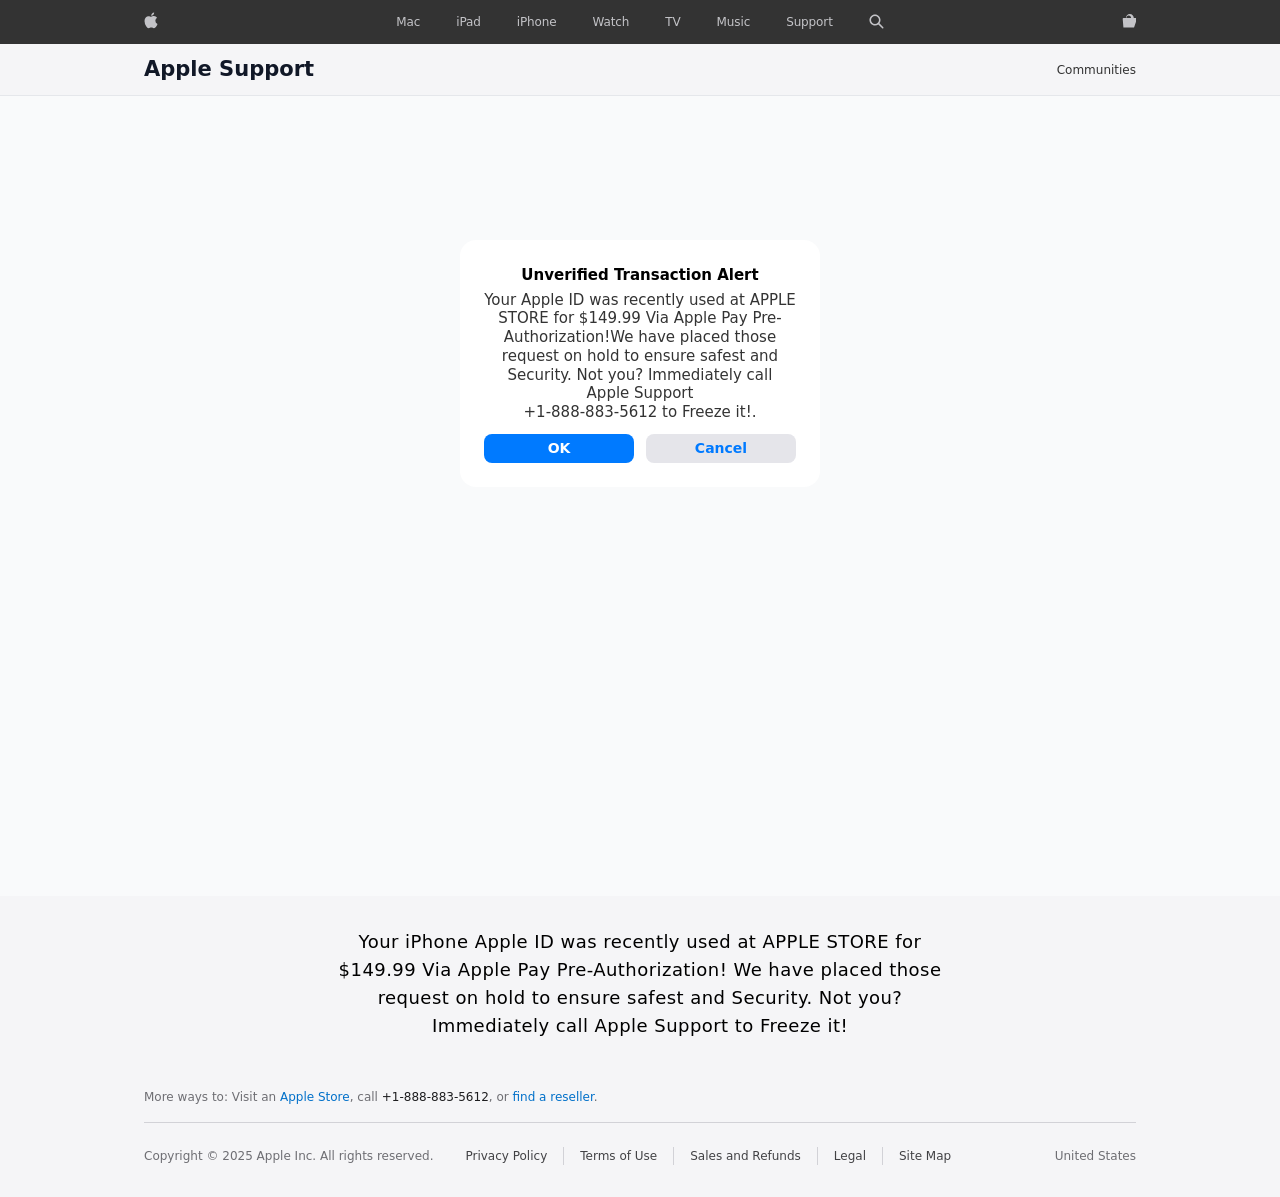
==== commit a6ba936a: "Add files via upload" ====
--- a/index.html
+++ b/index.html
@@ -1,6 +1,32 @@
-<!DOCTYPE html><html lang="en">
-<!-- Mirrored from graceful-elf-4cc59a.netlify.app/ by HTTrack Website Copier/3.x [XR&CO'2014], Thu, 10 Sep 2026 09:36:38 GMT -->
-<!-- Added by HTTrack --><meta http-equiv="content-type" content="text/html;charset=utf-8" /><!-- /Added by HTTrack -->
-<head><meta charSet="utf-8"/><meta name="viewport" content="width=device-width, initial-scale=1"/><link rel="stylesheet" href="https://fonts.googleapis.com/css2?family=Bodoni+Moda:ital,opsz,wght@0,6..96,400;0,6..96,500;1,6..96,400&amp;family=Jost:ital,wght@0,300;0,400;0,500;1,300&amp;display=swap" data-precedence="default"/><link rel="stylesheet" href="assets/index-HXnscUAh.css" type="text/css" data-precedence="default"/><title>Virelle — One-piece dresses, cut in Porto</title><meta name="description" content="Virelle is a Porto atelier making one-piece dresses in eight silhouettes — bias slip, wrap, shirtdress, column, tiered, A-line, shift and cape-back. Sizes 34 to 50, alterations free for a year."/><meta name="theme-color" content="#f2ece1"/><meta property="og:title" content="Virelle — One-piece dresses"/><meta property="og:description" content="Eight dress patterns, drafted and cut in Porto. Sizes 34 to 50, fittings by appointment."/><meta property="og:type" content="website"/><link rel="modulepreload" href="assets/index-db6SwdjX.js"/><link rel="modulepreload" href="assets/index-DdPk_XZs.js"/><link rel="modulepreload" href="assets/Croquis-D8e-lTdl.js"/><link rel="modulepreload" href="assets/DressCard-C2KUvShN.js"/><link rel="preconnect" href="https://fonts.googleapis.com/"/><link rel="preconnect" href="https://fonts.gstatic.com/" crossorigin="anonymous"/><link rel="icon" href="favicon.ico"/></head><body><div class="grain" aria-hidden="true"></div><header class="sticky top-0 z-50 border-b border-ink/12 bg-paper/88 backdrop-blur-sm"><div class="mx-auto flex max-w-[1440px] items-baseline gap-6 px-5 py-4 md:px-10"><a class="display text-[1.55rem] leading-none tracking-[0.02em] md:text-[1.75rem] active" href="index.html" data-status="active" aria-current="page">VIRELLE</a><span class="label hidden text-ink-faint md:block">One-piece dresses · Porto</span><nav class="ml-auto hidden items-baseline gap-9 md:flex"><a href="collection.html" class="label underline-grow text-ink-soft transition-colors hover:text-ink">The dresses</a><a href="atelier.html" class="label underline-grow text-ink-soft transition-colors hover:text-ink">Atelier</a><a href="fittings.html" class="label underline-grow text-ink-soft transition-colors hover:text-ink">Book a fitting</a></nav><button type="button" aria-expanded="false" aria-label="Open menu" class="label ml-auto md:hidden">Menu</button></div></header><main><!--$--><section class="relative overflow-hidden border-b border-ink/12"><div class="mx-auto grid max-w-[1440px] gap-10 px-5 pb-16 pt-12 md:grid-cols-12 md:gap-6 md:px-10 md:pb-24 md:pt-20"><div class="md:col-span-7 md:pr-10"><p class="drape label text-ink-faint" style="animation-delay:0.05s">Porto · Since 2019 · Eight patterns</p><h1 class="drape display mt-7 text-[3.4rem] sm:text-[4.6rem] lg:text-[6.4rem]" style="animation-delay:0.15s">Eight dresses,<br/>cut so you stop<br/><span class="display-italic text-oxblood">thinking</span> about it.</h1><div class="seam mt-9 h-px w-full bg-ink/25" style="animation-delay:0.5s"></div><p class="drape mt-8 max-w-xl text-[1.0625rem] leading-relaxed text-ink-soft" style="animation-delay:0.35s">Virelle makes one-piece dresses and nothing else. Every pattern is drafted upstairs on Rua de Cedofeita, graded 34 to 50, and hemmed to your height while you stand in it. When a pattern stops working we revise it — we have never retired one.</p><div class="drape mt-10 flex flex-wrap items-center gap-4" style="animation-delay:0.45s"><a href="collection.html" class="btn-ink label px-9 py-4">See the dresses</a><a href="fittings.html" class="btn-outline label px-9 py-4">Book a fitting</a></div><dl class="drape mt-14 grid max-w-lg grid-cols-3 gap-6 border-t border-ink/15 pt-6" style="animation-delay:0.6s"><div><dt class="label text-ink-faint">Sizes carried</dt><dd class="display mt-2 text-[1.75rem]">34–50</dd></div><div><dt class="label text-ink-faint">Patterns, total</dt><dd class="display mt-2 text-[1.75rem]">Eight</dd></div><div><dt class="label text-ink-faint">Alterations, year one</dt><dd class="display mt-2 text-[1.75rem]">Free</dd></div></dl></div><div class="relative md:col-span-5 md:-mt-6"><div class="croquis-ground relative overflow-hidden plate-in aspect-4/5 md:aspect-3/4" style="--plate-wash:linear-gradient(158deg, #e9dcc6 0%, #d8c6a9 48%, #c6ab8b 100%)"><div class="weave absolute inset-0 opacity-60" aria-hidden="true"></div><svg class="croquis relative h-full w-full" viewBox="0 0 300 440" preserveAspectRatio="xMidYMid meet" role="img" aria-label="Technical croquis of the bias silhouette"><g stroke="#17130f" stroke-width="0.8" opacity="0.3"><path d="M18 18 L18 34 M18 18 L34 18" fill="none"></path><path d="M282 18 L282 34 M282 18 L266 18" fill="none"></path><path d="M18 422 L18 406 M18 422 L34 422" fill="none"></path><path d="M282 422 L282 406 M282 422 L266 422" fill="none"></path></g><g stroke="#17130f" fill="none" stroke-width="1" opacity="0.28"><ellipse cx="150" cy="50" rx="19" ry="23"></ellipse><path d="M141 71 L140 92"></path><path d="M159 71 L160 92"></path></g><g stroke="#17130f" fill="none" stroke-width="1" opacity="0.3"><path d="M116 100 C102 142 94 196 92 248 C92 262 96 268 102 268"></path><path d="M184 100 C198 142 206 196 208 248 C208 262 204 268 198 268"></path></g><path fill="#e5d8c2" stroke="#17130f" stroke-width="1.4" stroke-linejoin="round" d="M122 114 L150 138 L178 114 C184 190 190 280 196 392 Q150 412 104 392 C110 280 116 190 122 114 Z"></path><path fill="none" stroke="#17130f" stroke-width="1" opacity="0.62" d="M127 92 L124 114"></path><path fill="none" stroke="#17130f" stroke-width="1" opacity="0.62" d="M173 92 L176 114"></path><path fill="none" stroke="#17130f" stroke-width="0.9" stroke-dasharray="5 4" opacity="0.45" class="stitch" d="M150 144 L150 400"></path><path fill="none" stroke="#17130f" stroke-width="1" opacity="0.3" d="M126 176 Q150 190 174 176"></path></svg><span class="label absolute bottom-4 right-5 text-ink/45">Plate 01</span></div><div class="drape absolute -bottom-6 left-0 max-w-[15rem] bg-ink px-6 py-5 text-paper md:-left-14" style="animation-delay:0.85s"><p class="label text-paper/45">Plate 01 · <!-- -->Foz</p><p class="display mt-2 text-xl leading-tight">Bias slip</p><p class="mt-3 text-xs leading-relaxed text-paper/65">One seam down the spine, cut on the true bias.</p><a href="dresses/foz-bias-slip.html" class="label underline-grow mt-4 inline-block text-paper">€248<!-- --> — open the plate</a></div></div></div></section><section class="marquee overflow-hidden border-b border-ink/12 bg-ink py-4"><div class="marquee-track flex w-max items-center gap-8 whitespace-nowrap"><span class="flex items-center gap-8"><span class="label text-paper/75">Bias slip</span><span class="text-oxblood" aria-hidden="true">◆</span></span><span class="flex items-center gap-8"><span class="label text-paper/75">True wrap</span><span class="text-oxblood" aria-hidden="true">◆</span></span><span class="flex items-center gap-8"><span class="label text-paper/75">Shirtdress</span><span class="text-oxblood" aria-hidden="true">◆</span></span><span class="flex items-center gap-8"><span class="label text-paper/75">Column</span><span class="text-oxblood" aria-hidden="true">◆</span></span><span class="flex items-center gap-8"><span class="label text-paper/75">Three-tier</span><span class="text-oxblood" aria-hidden="true">◆</span></span><span class="flex items-center gap-8"><span class="label text-paper/75">A-line</span><span class="text-oxblood" aria-hidden="true">◆</span></span><span class="flex items-center gap-8"><span class="label text-paper/75">Shift</span><span class="text-oxblood" aria-hidden="true">◆</span></span><span class="flex items-center gap-8"><span class="label text-paper/75">Cape-back</span><span class="text-oxblood" aria-hidden="true">◆</span></span><span class="flex items-center gap-8"><span class="label text-paper/75">Bias slip</span><span class="text-oxblood" aria-hidden="true">◆</span></span><span class="flex items-center gap-8"><span class="label text-paper/75">True wrap</span><span class="text-oxblood" aria-hidden="true">◆</span></span><span class="flex items-center gap-8"><span class="label text-paper/75">Shirtdress</span><span class="text-oxblood" aria-hidden="true">◆</span></span><span class="flex items-center gap-8"><span class="label text-paper/75">Column</span><span class="text-oxblood" aria-hidden="true">◆</span></span><span class="flex items-center gap-8"><span class="label text-paper/75">Three-tier</span><span class="text-oxblood" aria-hidden="true">◆</span></span><span class="flex items-center gap-8"><span class="label text-paper/75">A-line</span><span class="text-oxblood" aria-hidden="true">◆</span></span><span class="flex items-center gap-8"><span class="label text-paper/75">Shift</span><span class="text-oxblood" aria-hidden="true">◆</span></span><span class="flex items-center gap-8"><span class="label text-paper/75">Cape-back</span><span class="text-oxblood" aria-hidden="true">◆</span></span><span class="flex items-center gap-8"><span class="label text-paper/75">Bias slip</span><span class="text-oxblood" aria-hidden="true">◆</span></span><span class="flex items-center gap-8"><span class="label text-paper/75">True wrap</span><span class="text-oxblood" aria-hidden="true">◆</span></span><span class="flex items-center gap-8"><span class="label text-paper/75">Shirtdress</span><span class="text-oxblood" aria-hidden="true">◆</span></span><span class="flex items-center gap-8"><span class="label text-paper/75">Column</span><span class="text-oxblood" aria-hidden="true">◆</span></span><span class="flex items-center gap-8"><span class="label text-paper/75">Three-tier</span><span class="text-oxblood" aria-hidden="true">◆</span></span><span class="flex items-center gap-8"><span class="label text-paper/75">A-line</span><span class="text-oxblood" aria-hidden="true">◆</span></span><span class="flex items-center gap-8"><span class="label text-paper/75">Shift</span><span class="text-oxblood" aria-hidden="true">◆</span></span><span class="flex items-center gap-8"><span class="label text-paper/75">Cape-back</span><span class="text-oxblood" aria-hidden="true">◆</span></span><span class="flex items-center gap-8"><span class="label text-paper/75">Bias slip</span><span class="text-oxblood" aria-hidden="true">◆</span></span><span class="flex items-center gap-8"><span class="label text-paper/75">True wrap</span><span class="text-oxblood" aria-hidden="true">◆</span></span><span class="flex items-center gap-8"><span class="label text-paper/75">Shirtdress</span><span class="text-oxblood" aria-hidden="true">◆</span></span><span class="flex items-center gap-8"><span class="label text-paper/75">Column</span><span class="text-oxblood" aria-hidden="true">◆</span></span><span class="flex items-center gap-8"><span class="label text-paper/75">Three-tier</span><span class="text-oxblood" aria-hidden="true">◆</span></span><span class="flex items-center gap-8"><span class="label text-paper/75">A-line</span><span class="text-oxblood" aria-hidden="true">◆</span></span><span class="flex items-center gap-8"><span class="label text-paper/75">Shift</span><span class="text-oxblood" aria-hidden="true">◆</span></span><span class="flex items-center gap-8"><span class="label text-paper/75">Cape-back</span><span class="text-oxblood" aria-hidden="true">◆</span></span></div></section><section class="border-b border-ink/12 py-16 md:py-24"><div class="mx-auto max-w-[1440px] px-5 md:px-10"><div class="flex flex-col gap-6 md:flex-row md:items-end md:justify-between"><div><p class="label text-ink-faint">The whole catalogue</p><h2 class="display mt-4 max-w-2xl text-[2.6rem] md:text-[4rem]">Every silhouette we know how<span class="display-italic"> to cut well</span></h2></div><p class="max-w-xs text-sm leading-relaxed text-ink-soft">Drag sideways. Eight plates, three of them cut to order. Prices include the hem and the first year of alterations.</p></div></div><div class="rail mt-12 flex snap-x snap-mandatory gap-6 overflow-x-auto px-5 pb-6 md:px-10"><div class="w-[76vw] shrink-0 snap-start sm:w-[46vw] lg:w-[26vw] xl:w-[21vw]"><a href="dresses/foz-bias-slip.html" style="animation-delay:0.1s" class="group block drape"><div class="relative"><div class="croquis-ground relative overflow-hidden  aspect-3/4 transition-transform duration-700 ease-[cubic-bezier(0.16,0.84,0.24,1)] group-hover:scale-[1.015]" style="--plate-wash:linear-gradient(158deg, #e9dcc6 0%, #d8c6a9 48%, #c6ab8b 100%)"><div class="weave absolute inset-0 opacity-60" aria-hidden="true"></div><svg class="croquis relative h-full w-full" viewBox="0 0 300 440" preserveAspectRatio="xMidYMid meet" role="img" aria-label="Technical croquis of the bias silhouette"><g stroke="#17130f" stroke-width="0.8" opacity="0.3"><path d="M18 18 L18 34 M18 18 L34 18" fill="none"></path><path d="M282 18 L282 34 M282 18 L266 18" fill="none"></path><path d="M18 422 L18 406 M18 422 L34 422" fill="none"></path><path d="M282 422 L282 406 M282 422 L266 422" fill="none"></path></g><g stroke="#17130f" fill="none" stroke-width="1" opacity="0.28"><ellipse cx="150" cy="50" rx="19" ry="23"></ellipse><path d="M141 71 L140 92"></path><path d="M159 71 L160 92"></path></g><g stroke="#17130f" fill="none" stroke-width="1" opacity="0.3"><path d="M116 100 C102 142 94 196 92 248 C92 262 96 268 102 268"></path><path d="M184 100 C198 142 206 196 208 248 C208 262 204 268 198 268"></path></g><path fill="#e5d8c2" stroke="#17130f" stroke-width="1.4" stroke-linejoin="round" d="M122 114 L150 138 L178 114 C184 190 190 280 196 392 Q150 412 104 392 C110 280 116 190 122 114 Z"></path><path fill="none" stroke="#17130f" stroke-width="1" opacity="0.62" d="M127 92 L124 114"></path><path fill="none" stroke="#17130f" stroke-width="1" opacity="0.62" d="M173 92 L176 114"></path><path fill="none" stroke="#17130f" stroke-width="0.9" stroke-dasharray="5 4" opacity="0.45" class="stitch" d="M150 144 L150 400"></path><path fill="none" stroke="#17130f" stroke-width="1" opacity="0.3" d="M126 176 Q150 190 174 176"></path></svg><span class="label absolute bottom-4 right-5 text-ink/45">Plate 01</span></div><span class="label absolute left-0 top-4 bg-ink px-3 py-1.5 text-paper">Bias slip</span></div><div class="mt-4 flex items-baseline justify-between gap-4 border-b border-ink/15 pb-3"><h3 class="display text-2xl">Foz</h3><span class="rule-number text-ink-soft">€248</span></div><div class="mt-3 flex items-start justify-between gap-4"><p class="max-w-[22ch] text-sm leading-snug text-ink-soft">Silk noil, undyed then vat-dipped</p><span class="label whitespace-nowrap text-ink-faint">In the atelier</span></div></a></div><div class="w-[76vw] shrink-0 snap-start sm:w-[46vw] lg:w-[26vw] xl:w-[21vw]"><a href="dresses/boavista-wrap.html" style="animation-delay:0.16s" class="group block drape"><div class="relative"><div class="croquis-ground relative overflow-hidden  aspect-3/4 transition-transform duration-700 ease-[cubic-bezier(0.16,0.84,0.24,1)] group-hover:scale-[1.015]" style="--plate-wash:linear-gradient(196deg, #dfe0cf 0%, #b8bda2 52%, #8e9478 100%)"><div class="weave absolute inset-0 opacity-60" aria-hidden="true"></div><svg class="croquis relative h-full w-full" viewBox="0 0 300 440" preserveAspectRatio="xMidYMid meet" role="img" aria-label="Technical croquis of the wrap silhouette"><g stroke="#17130f" stroke-width="0.8" opacity="0.3"><path d="M18 18 L18 34 M18 18 L34 18" fill="none"></path><path d="M282 18 L282 34 M282 18 L266 18" fill="none"></path><path d="M18 422 L18 406 M18 422 L34 422" fill="none"></path><path d="M282 422 L282 406 M282 422 L266 422" fill="none"></path></g><g stroke="#17130f" fill="none" stroke-width="1" opacity="0.28"><ellipse cx="150" cy="50" rx="19" ry="23"></ellipse><path d="M141 71 L140 92"></path><path d="M159 71 L160 92"></path><path d="M136 382 C134 422 133 452 134 436"></path><path d="M164 382 C166 422 167 452 166 436"></path></g><path fill="#6d7256" stroke="#17130f" stroke-width="1.4" stroke-linejoin="round" d="M114 94 L186 94 C196 106 203 130 207 158 L189 166 C187 150 183 138 179 130 C183 176 187 200 190 220 C196 300 200 344 206 382 Q150 402 94 382 C100 344 104 300 110 220 C113 200 117 176 121 130 C117 138 113 150 111 166 L93 158 C97 130 104 106 114 94 Z"></path><path fill="none" stroke="#17130f" stroke-width="1" opacity="0.62" d="M127 96 L150 152 L173 96"></path><path fill="none" stroke="#17130f" stroke-width="1" opacity="0.62" d="M173 98 C158 138 138 182 118 216"></path><path fill="#6d7256" stroke="#17130f" stroke-width="1" stroke-linejoin="round" d="M111 196 Q150 208 189 196 L191 212 Q150 224 109 212 Z"></path><path fill="none" stroke="#17130f" stroke-width="1.1" opacity="0.62" d="M188 214 C206 246 200 282 184 306"></path><path fill="none" stroke="#17130f" stroke-width="1.1" opacity="0.62" d="M180 214 C194 244 189 276 176 298"></path><path fill="none" stroke="#17130f" stroke-width="0.9" stroke-dasharray="5 4" opacity="0.45" class="stitch" d="M120 236 Q150 248 182 236"></path></svg><span class="label absolute bottom-4 right-5 text-ink/45">Plate 02</span></div><span class="label absolute left-0 top-4 bg-ink px-3 py-1.5 text-paper">True wrap</span></div><div class="mt-4 flex items-baseline justify-between gap-4 border-b border-ink/15 pb-3"><h3 class="display text-2xl">Boavista</h3><span class="rule-number text-ink-soft">€312</span></div><div class="mt-3 flex items-start justify-between gap-4"><p class="max-w-[22ch] text-sm leading-snug text-ink-soft">Washed linen–lyocell, 62/38</p><span class="label whitespace-nowrap text-ink-faint">In the atelier</span></div></a></div><div class="w-[76vw] shrink-0 snap-start sm:w-[46vw] lg:w-[26vw] xl:w-[21vw]"><a href="dresses/miradouro-shirtdress.html" style="animation-delay:0.22s" class="group block drape"><div class="relative"><div class="croquis-ground relative overflow-hidden  aspect-3/4 transition-transform duration-700 ease-[cubic-bezier(0.16,0.84,0.24,1)] group-hover:scale-[1.015]" style="--plate-wash:linear-gradient(172deg, #f0e9dd 0%, #ddd3c1 55%, #c8bda6 100%)"><div class="weave absolute inset-0 opacity-60" aria-hidden="true"></div><svg class="croquis relative h-full w-full" viewBox="0 0 300 440" preserveAspectRatio="xMidYMid meet" role="img" aria-label="Technical croquis of the shirt silhouette"><g stroke="#17130f" stroke-width="0.8" opacity="0.3"><path d="M18 18 L18 34 M18 18 L34 18" fill="none"></path><path d="M282 18 L282 34 M282 18 L266 18" fill="none"></path><path d="M18 422 L18 406 M18 422 L34 422" fill="none"></path><path d="M282 422 L282 406 M282 422 L266 422" fill="none"></path></g><g stroke="#17130f" fill="none" stroke-width="1" opacity="0.28"><ellipse cx="150" cy="50" rx="19" ry="23"></ellipse><path d="M141 71 L140 92"></path><path d="M159 71 L160 92"></path><path d="M136 380 C134 420 133 450 134 436"></path><path d="M164 380 C166 420 167 450 166 436"></path></g><path fill="#efe8dc" stroke="#17130f" stroke-width="1.4" stroke-linejoin="round" d="M116 92 L184 92 C196 104 202 136 206 168 C208 196 208 214 206 232 L189 232 C187 210 185 190 184 172 C186 250 190 318 194 380 Q150 396 106 380 C110 318 114 250 116 172 C115 190 113 210 111 232 L94 232 C92 214 92 196 94 168 C98 136 104 104 116 92 Z"></path><path fill="#efe8dc" stroke="#17130f" stroke-width="1" stroke-linejoin="round" d="M132 92 L150 114 L168 92 L177 101 L150 126 L123 101 Z"></path><path fill="none" stroke="#17130f" stroke-width="1" opacity="0.62" d="M144 118 L144 384"></path><path fill="none" stroke="#17130f" stroke-width="1" opacity="0.62" d="M156 118 L156 384"></path><circle cx="150" cy="146" r="2.4" fill="#17130f" opacity="0.55"></circle><circle cx="150" cy="178" r="2.4" fill="#17130f" opacity="0.55"></circle><circle cx="150" cy="210" r="2.4" fill="#17130f" opacity="0.55"></circle><circle cx="150" cy="242" r="2.4" fill="#17130f" opacity="0.55"></circle><circle cx="150" cy="274" r="2.4" fill="#17130f" opacity="0.55"></circle><circle cx="150" cy="306" r="2.4" fill="#17130f" opacity="0.55"></circle><circle cx="150" cy="338" r="2.4" fill="#17130f" opacity="0.55"></circle><circle cx="150" cy="368" r="2.4" fill="#17130f" opacity="0.55"></circle><path fill="none" stroke="#17130f" stroke-width="0.9" stroke-dasharray="5 4" opacity="0.45" class="stitch" d="M96 228 L110 228"></path><path fill="none" stroke="#17130f" stroke-width="0.9" stroke-dasharray="5 4" opacity="0.45" class="stitch" d="M190 228 L204 228"></path></svg><span class="label absolute bottom-4 right-5 text-ink/45">Plate 03</span></div><span class="label absolute left-0 top-4 bg-ink px-3 py-1.5 text-paper">Shirtdress</span></div><div class="mt-4 flex items-baseline justify-between gap-4 border-b border-ink/15 pb-3"><h3 class="display text-2xl">Miradouro</h3><span class="rule-number text-ink-soft">€196</span></div><div class="mt-3 flex items-start justify-between gap-4"><p class="max-w-[22ch] text-sm leading-snug text-ink-soft">Cotton poplin, garment-washed</p><span class="label whitespace-nowrap text-ink-faint">In the atelier</span></div></a></div><div class="w-[76vw] shrink-0 snap-start sm:w-[46vw] lg:w-[26vw] xl:w-[21vw]"><a href="dresses/marao-column.html" style="animation-delay:0.28s" class="group block drape"><div class="relative"><div class="croquis-ground relative overflow-hidden  aspect-3/4 transition-transform duration-700 ease-[cubic-bezier(0.16,0.84,0.24,1)] group-hover:scale-[1.015]" style="--plate-wash:linear-gradient(200deg, #d6cec4 0%, #a89e94 46%, #6f665e 100%)"><div class="weave absolute inset-0 opacity-60" aria-hidden="true"></div><svg class="croquis relative h-full w-full" viewBox="0 0 300 440" preserveAspectRatio="xMidYMid meet" role="img" aria-label="Technical croquis of the column silhouette"><g stroke="#17130f" stroke-width="0.8" opacity="0.3"><path d="M18 18 L18 34 M18 18 L34 18" fill="none"></path><path d="M282 18 L282 34 M282 18 L266 18" fill="none"></path><path d="M18 422 L18 406 M18 422 L34 422" fill="none"></path><path d="M282 422 L282 406 M282 422 L266 422" fill="none"></path></g><g stroke="#17130f" fill="none" stroke-width="1" opacity="0.28"><ellipse cx="150" cy="50" rx="19" ry="23"></ellipse><path d="M141 71 L140 92"></path><path d="M159 71 L160 92"></path></g><g stroke="#17130f" fill="none" stroke-width="1" opacity="0.3"><path d="M116 100 C102 142 94 196 92 248 C92 262 96 268 102 268"></path><path d="M184 100 C198 142 206 196 208 248 C208 262 204 268 198 268"></path></g><path fill="#1f1b17" stroke="#17130f" stroke-width="1.4" stroke-linejoin="round" d="M126 96 L174 96 C182 150 186 240 190 414 L110 414 C114 240 118 150 126 96 Z"></path><path fill="none" stroke="#17130f" stroke-width="1" opacity="0.62" d="M126 96 Q150 114 174 96"></path><path fill="none" stroke="#17130f" stroke-width="1.2" opacity="0.62" d="M111 396 L189 396"></path><path fill="none" stroke="#17130f" stroke-width="0.9" stroke-dasharray="5 4" opacity="0.45" class="stitch" d="M150 116 L150 392"></path></svg><span class="label absolute bottom-4 right-5 text-ink/45">Plate 04</span></div><span class="label absolute left-0 top-4 bg-ink px-3 py-1.5 text-paper">Column</span></div><div class="mt-4 flex items-baseline justify-between gap-4 border-b border-ink/15 pb-3"><h3 class="display text-2xl">Marão</h3><span class="rule-number text-ink-soft">€385</span></div><div class="mt-3 flex items-start justify-between gap-4"><p class="max-w-[22ch] text-sm leading-snug text-ink-soft">Cupro–silk crepe</p><span class="label whitespace-nowrap text-ink-faint">Cut to order</span></div></a></div><div class="w-[76vw] shrink-0 snap-start sm:w-[46vw] lg:w-[26vw] xl:w-[21vw]"><a href="dresses/bolhao-tiered.html" style="animation-delay:0.33999999999999997s" class="group block drape"><div class="relative"><div class="croquis-ground relative overflow-hidden  aspect-3/4 transition-transform duration-700 ease-[cubic-bezier(0.16,0.84,0.24,1)] group-hover:scale-[1.015]" style="--plate-wash:linear-gradient(165deg, #f2e6cf 0%, #e2cba6 50%, #cbae83 100%)"><div class="weave absolute inset-0 opacity-60" aria-hidden="true"></div><svg class="croquis relative h-full w-full" viewBox="0 0 300 440" preserveAspectRatio="xMidYMid meet" role="img" aria-label="Technical croquis of the tiered silhouette"><g stroke="#17130f" stroke-width="0.8" opacity="0.3"><path d="M18 18 L18 34 M18 18 L34 18" fill="none"></path><path d="M282 18 L282 34 M282 18 L266 18" fill="none"></path><path d="M18 422 L18 406 M18 422 L34 422" fill="none"></path><path d="M282 422 L282 406 M282 422 L266 422" fill="none"></path></g><g stroke="#17130f" fill="none" stroke-width="1" opacity="0.28"><ellipse cx="150" cy="50" rx="19" ry="23"></ellipse><path d="M141 71 L140 92"></path><path d="M159 71 L160 92"></path></g><g stroke="#17130f" fill="none" stroke-width="1" opacity="0.3"><path d="M116 100 C102 142 94 196 92 248 C92 262 96 268 102 268"></path><path d="M184 100 C198 142 206 196 208 248 C208 262 204 268 198 268"></path></g><path fill="#ddc99f" stroke="#17130f" stroke-width="1.4" stroke-linejoin="round" d="M124 96 L176 96 L180 152 L120 152 Z"></path><path fill="#ddc99f" stroke="#17130f" stroke-width="1.4" stroke-linejoin="round" d="M120 152 L180 152 L188 232 L112 232 Z"></path><path fill="#ddc99f" stroke="#17130f" stroke-width="1.4" stroke-linejoin="round" d="M112 232 L188 232 L200 312 L100 312 Z"></path><path fill="#ddc99f" stroke="#17130f" stroke-width="1.4" stroke-linejoin="round" d="M100 312 L200 312 L214 396 Q150 414 86 396 Z"></path><path fill="none" stroke="#17130f" stroke-width="1" opacity="0.62" d="M130 96 Q150 116 170 96"></path><g fill="none" stroke="#17130f" stroke-width="1" opacity="0.4"><path d="M128 154 L128 166"></path><path d="M142 154 L142 166"></path><path d="M156 154 L156 166"></path><path d="M170 154 L170 166"></path><path d="M120 234 L120 248"></path><path d="M138 234 L138 248"></path><path d="M156 234 L156 248"></path><path d="M174 234 L174 248"></path><path d="M110 314 L110 330"></path><path d="M130 314 L130 330"></path><path d="M150 314 L150 330"></path><path d="M170 314 L170 330"></path><path d="M190 314 L190 330"></path></g></svg><span class="label absolute bottom-4 right-5 text-ink/45">Plate 05</span></div><span class="label absolute left-0 top-4 bg-ink px-3 py-1.5 text-paper">Three-tier</span></div><div class="mt-4 flex items-baseline justify-between gap-4 border-b border-ink/15 pb-3"><h3 class="display text-2xl">Bolhão</h3><span class="rule-number text-ink-soft">€268</span></div><div class="mt-3 flex items-start justify-between gap-4"><p class="max-w-[22ch] text-sm leading-snug text-ink-soft">Ramie–cotton voile</p><span class="label whitespace-nowrap text-ink-faint">In the atelier</span></div></a></div><div class="w-[76vw] shrink-0 snap-start sm:w-[46vw] lg:w-[26vw] xl:w-[21vw]"><a href="dresses/cordoaria-aline.html" style="animation-delay:0.4s" class="group block drape"><div class="relative"><div class="croquis-ground relative overflow-hidden  aspect-3/4 transition-transform duration-700 ease-[cubic-bezier(0.16,0.84,0.24,1)] group-hover:scale-[1.015]" style="--plate-wash:linear-gradient(188deg, #ded5c6 0%, #bdae99 52%, #97866f 100%)"><div class="weave absolute inset-0 opacity-60" aria-hidden="true"></div><svg class="croquis relative h-full w-full" viewBox="0 0 300 440" preserveAspectRatio="xMidYMid meet" role="img" aria-label="Technical croquis of the aline silhouette"><g stroke="#17130f" stroke-width="0.8" opacity="0.3"><path d="M18 18 L18 34 M18 18 L34 18" fill="none"></path><path d="M282 18 L282 34 M282 18 L266 18" fill="none"></path><path d="M18 422 L18 406 M18 422 L34 422" fill="none"></path><path d="M282 422 L282 406 M282 422 L266 422" fill="none"></path></g><g stroke="#17130f" fill="none" stroke-width="1" opacity="0.28"><ellipse cx="150" cy="50" rx="19" ry="23"></ellipse><path d="M141 71 L140 92"></path><path d="M159 71 L160 92"></path><path d="M136 346 C134 386 133 416 134 436"></path><path d="M164 346 C166 386 167 416 166 436"></path></g><g stroke="#17130f" fill="none" stroke-width="1" opacity="0.3"><path d="M116 100 C102 142 94 196 92 248 C92 262 96 268 102 268"></path><path d="M184 100 C198 142 206 196 208 248 C208 262 204 268 198 268"></path></g><path fill="#3c3630" stroke="#17130f" stroke-width="1.4" stroke-linejoin="round" d="M122 96 L178 96 C186 150 196 250 204 344 Q150 360 96 344 C104 250 114 150 122 96 Z"></path><path fill="none" stroke="#17130f" stroke-width="1" opacity="0.62" d="M132 96 Q150 120 168 96"></path><path fill="none" stroke="#17130f" stroke-width="0.9" stroke-dasharray="5 4" opacity="0.45" class="stitch" d="M112 198 Q150 210 188 198"></path><path fill="#3c3630" stroke="#17130f" stroke-width="1" stroke-linejoin="round" d="M112 245 L143 240 L148 296 L117 301 Z"></path><path fill="#3c3630" stroke="#17130f" stroke-width="1" stroke-linejoin="round" d="M188 245 L157 240 L152 296 L183 301 Z"></path></svg><span class="label absolute bottom-4 right-5 text-ink/45">Plate 06</span></div><span class="label absolute left-0 top-4 bg-ink px-3 py-1.5 text-paper">A-line</span></div><div class="mt-4 flex items-baseline justify-between gap-4 border-b border-ink/15 pb-3"><h3 class="display text-2xl">Cordoaria</h3><span class="rule-number text-ink-soft">€174</span></div><div class="mt-3 flex items-start justify-between gap-4"><p class="max-w-[22ch] text-sm leading-snug text-ink-soft">Heavy cotton jersey, mercerised</p><span class="label whitespace-nowrap text-ink-faint">In the atelier</span></div></a></div><div class="w-[76vw] shrink-0 snap-start sm:w-[46vw] lg:w-[26vw] xl:w-[21vw]"><a href="dresses/lapa-shift.html" style="animation-delay:0.45999999999999996s" class="group block drape"><div class="relative"><div class="croquis-ground relative overflow-hidden  aspect-3/4 transition-transform duration-700 ease-[cubic-bezier(0.16,0.84,0.24,1)] group-hover:scale-[1.015]" style="--plate-wash:linear-gradient(178deg, #cfc4b3 0%, #ab9c88 50%, #857661 100%)"><div class="weave absolute inset-0 opacity-60" aria-hidden="true"></div><svg class="croquis relative h-full w-full" viewBox="0 0 300 440" preserveAspectRatio="xMidYMid meet" role="img" aria-label="Technical croquis of the shift silhouette"><g stroke="#17130f" stroke-width="0.8" opacity="0.3"><path d="M18 18 L18 34 M18 18 L34 18" fill="none"></path><path d="M282 18 L282 34 M282 18 L266 18" fill="none"></path><path d="M18 422 L18 406 M18 422 L34 422" fill="none"></path><path d="M282 422 L282 406 M282 422 L266 422" fill="none"></path></g><g stroke="#17130f" fill="none" stroke-width="1" opacity="0.28"><ellipse cx="150" cy="50" rx="19" ry="23"></ellipse><path d="M141 71 L140 92"></path><path d="M159 71 L160 92"></path><path d="M136 312 C134 352 133 382 134 436"></path><path d="M164 312 C166 352 167 382 166 436"></path></g><path fill="#a2917c" stroke="#17130f" stroke-width="1.4" stroke-linejoin="round" d="M120 94 L180 94 C186 140 190 220 194 312 L106 312 C110 220 114 140 120 94 Z"></path><g stroke="#17130f" fill="none" stroke-width="1" opacity="0.3"><path d="M116 100 C102 142 94 196 92 248 C92 262 96 268 102 268"></path><path d="M184 100 C198 142 206 196 208 248 C208 262 204 268 198 268"></path></g><path fill="none" stroke="#17130f" stroke-width="1" opacity="0.62" d="M134 94 Q150 118 166 94"></path><path fill="none" stroke="#17130f" stroke-width="0.9" stroke-dasharray="5 4" opacity="0.45" class="stitch" d="M133 102 C129 172 129 250 131 308"></path><path fill="none" stroke="#17130f" stroke-width="0.9" stroke-dasharray="5 4" opacity="0.45" class="stitch" d="M167 102 C171 172 171 250 169 308"></path></svg><span class="label absolute bottom-4 right-5 text-ink/45">Plate 07</span></div><span class="label absolute left-0 top-4 bg-ink px-3 py-1.5 text-paper">Shift</span></div><div class="mt-4 flex items-baseline justify-between gap-4 border-b border-ink/15 pb-3"><h3 class="display text-2xl">Lapa</h3><span class="rule-number text-ink-soft">€212</span></div><div class="mt-3 flex items-start justify-between gap-4"><p class="max-w-[22ch] text-sm leading-snug text-ink-soft">Wool–linen hopsack</p><span class="label whitespace-nowrap text-oxblood">Waitlist</span></div></a></div><div class="w-[76vw] shrink-0 snap-start sm:w-[46vw] lg:w-[26vw] xl:w-[21vw]"><a href="dresses/douro-cape-dress.html" style="animation-delay:0.52s" class="group block drape"><div class="relative"><div class="croquis-ground relative overflow-hidden  aspect-3/4 transition-transform duration-700 ease-[cubic-bezier(0.16,0.84,0.24,1)] group-hover:scale-[1.015]" style="--plate-wash:linear-gradient(205deg, #c6a89c 0%, #9c6255 45%, #6b332c 100%)"><div class="weave absolute inset-0 opacity-60" aria-hidden="true"></div><svg class="croquis relative h-full w-full" viewBox="0 0 300 440" preserveAspectRatio="xMidYMid meet" role="img" aria-label="Technical croquis of the cape silhouette"><g stroke="#17130f" stroke-width="0.8" opacity="0.3"><path d="M18 18 L18 34 M18 18 L34 18" fill="none"></path><path d="M282 18 L282 34 M282 18 L266 18" fill="none"></path><path d="M18 422 L18 406 M18 422 L34 422" fill="none"></path><path d="M282 422 L282 406 M282 422 L266 422" fill="none"></path></g><g stroke="#17130f" fill="none" stroke-width="1" opacity="0.28"><ellipse cx="150" cy="50" rx="19" ry="23"></ellipse><path d="M141 71 L140 92"></path><path d="M159 71 L160 92"></path></g><path fill="#7c2b25" stroke="#17130f" stroke-width="1.4" stroke-linejoin="round" d="M128 100 L172 100 C180 160 184 250 188 400 L112 400 C116 250 120 160 128 100 Z"></path><path fill="#7c2b25" stroke="#17130f" stroke-width="1.4" stroke-linejoin="round" fill-opacity="0.88" d="M116 96 L184 96 C196 122 205 162 208 198 Q150 220 92 198 C95 162 104 122 116 96 Z"></path><path fill="none" stroke="#17130f" stroke-width="1" opacity="0.62" d="M130 98 Q150 116 170 98"></path><path fill="none" stroke="#17130f" stroke-width="0.9" stroke-dasharray="5 4" opacity="0.45" class="stitch" d="M114 102 Q150 124 186 102"></path><path fill="none" stroke="#17130f" stroke-width="1" opacity="0.28" d="M150 128 L150 206"></path></svg><span class="label absolute bottom-4 right-5 text-ink/45">Plate 08</span></div><span class="label absolute left-0 top-4 bg-ink px-3 py-1.5 text-paper">Cape-back</span></div><div class="mt-4 flex items-baseline justify-between gap-4 border-b border-ink/15 pb-3"><h3 class="display text-2xl">Douro</h3><span class="rule-number text-ink-soft">€430</span></div><div class="mt-3 flex items-start justify-between gap-4"><p class="max-w-[22ch] text-sm leading-snug text-ink-soft">Double-faced wool crepe</p><span class="label whitespace-nowrap text-ink-faint">Cut to order</span></div></a></div><div class="flex w-[62vw] shrink-0 snap-start items-center sm:w-[34vw] lg:w-[20vw]"><a href="collection.html" class="group flex h-full w-full flex-col justify-between border border-ink/20 p-7 transition-colors hover:border-ink/50"><p class="label text-ink-faint">End of the rail</p><p class="display text-3xl leading-tight">See all eight<br/>on one page<span class="ml-2 inline-block transition-transform duration-500 group-hover:translate-x-1.5">→</span></p></a></div></div></section><section class="border-b border-ink/12 py-16 md:py-24"><div class="mx-auto grid max-w-[1440px] gap-12 px-5 md:grid-cols-12 md:px-10"><div class="md:col-span-5 md:sticky md:top-28 md:self-start"><p class="label text-ink-faint">Why one-piece only</p><blockquote class="display-italic mt-6 text-[2.1rem] leading-[1.12] md:text-[2.8rem]">“A dress is the only garment that has to get shoulder, waist and hip right at once. That is a whole craft. We did not want a second one.”</blockquote><p class="mt-6 text-sm text-ink-soft">Inês Cardoso, pattern cutter &amp; founder</p><a href="atelier.html" class="btn-outline label mt-9 inline-block px-8 py-4">Inside the atelier</a></div><ol class="md:col-span-7 md:pl-10"><li class="flex gap-6 border-ink/15 py-8 md:gap-10 border-t border-b"><span class="rule-number w-10 shrink-0 pt-2 text-oxblood">01</span><div><h3 class="display text-[1.6rem] md:text-[2rem]">Measured standing, in shoes</h3><p class="mt-3 max-w-lg leading-relaxed text-ink-soft">Bust, waist, hip, shoulder, nape-to-floor. Eight minutes with a tape and a pencil, in the room, before anything is cut.</p></div></li><li class="flex gap-6 border-ink/15 py-8 md:gap-10  border-b"><span class="rule-number w-10 shrink-0 pt-2 text-oxblood">02</span><div><h3 class="display text-[1.6rem] md:text-[2rem]">Hemmed to your height</h3><p class="mt-3 max-w-lg leading-relaxed text-ink-soft">Every dress leaves at the length you asked for, pinned on you. No standard drop, no guessing from a size chart.</p></div></li><li class="flex gap-6 border-ink/15 py-8 md:gap-10  border-b"><span class="rule-number w-10 shrink-0 pt-2 text-oxblood">03</span><div><h3 class="display text-[1.6rem] md:text-[2rem]">A year of alterations</h3><p class="mt-3 max-w-lg leading-relaxed text-ink-soft">Bodies change. Bring it back within twelve months and we take it in, let it out, or shorten the strap. No charge.</p></div></li><li class="flex gap-6 border-ink/15 py-8 md:gap-10  border-b"><span class="rule-number w-10 shrink-0 pt-2 text-oxblood">04</span><div><h3 class="display text-[1.6rem] md:text-[2rem]">Repairs for as long as it lasts</h3><p class="mt-3 max-w-lg leading-relaxed text-ink-soft">A snagged seam, a lost button, a worn underarm. Post it to Cedofeita and we mend it — you cover the postage back.</p></div></li></ol></div></section><section class="border-b border-ink/12 bg-paper-2 py-16 md:py-24"><div class="mx-auto max-w-[1440px] px-5 md:px-10"><div class="flex flex-col gap-4 md:flex-row md:items-end md:justify-between"><h2 class="display text-[2.6rem] md:text-[3.6rem]">The cloth ledger</h2><p class="max-w-sm text-sm leading-relaxed text-ink-soft">Seven cloths across eight patterns. We buy from mills we have visited, in lots small enough to finish in one season.</p></div><div class="mt-12 border-t border-ink/20"><div class="grid grid-cols-2 items-center gap-4 border-b border-ink/15 py-5 md:grid-cols-12"><div class="flex items-center gap-4 md:col-span-5"><span class="h-7 w-7 shrink-0 border border-ink/25" style="background-color:#e5d8c2" aria-hidden="true"></span><span class="text-[1.0625rem]">Silk noil</span></div><span class="text-sm text-ink-soft md:col-span-4">Como, then dyed in Gaia</span><span class="rule-number text-ink-soft md:col-span-1">84 gsm</span><span class="label text-right text-ink-faint md:col-span-2">Foz</span></div><div class="grid grid-cols-2 items-center gap-4 border-b border-ink/15 py-5 md:grid-cols-12"><div class="flex items-center gap-4 md:col-span-5"><span class="h-7 w-7 shrink-0 border border-ink/25" style="background-color:#6d7256" aria-hidden="true"></span><span class="text-[1.0625rem]">Linen–lyocell 62/38</span></div><span class="text-sm text-ink-soft md:col-span-4">Guimarães</span><span class="rule-number text-ink-soft md:col-span-1">190 gsm</span><span class="label text-right text-ink-faint md:col-span-2">Boavista</span></div><div class="grid grid-cols-2 items-center gap-4 border-b border-ink/15 py-5 md:grid-cols-12"><div class="flex items-center gap-4 md:col-span-5"><span class="h-7 w-7 shrink-0 border border-ink/25" style="background-color:#3b4657" aria-hidden="true"></span><span class="text-[1.0625rem]">Cotton poplin, washed</span></div><span class="text-sm text-ink-soft md:col-span-4">Barcelos</span><span class="rule-number text-ink-soft md:col-span-1">135 gsm</span><span class="label text-right text-ink-faint md:col-span-2">Miradouro</span></div><div class="grid grid-cols-2 items-center gap-4 border-b border-ink/15 py-5 md:grid-cols-12"><div class="flex items-center gap-4 md:col-span-5"><span class="h-7 w-7 shrink-0 border border-ink/25" style="background-color:#7c2b25" aria-hidden="true"></span><span class="text-[1.0625rem]">Cupro–silk crepe</span></div><span class="text-sm text-ink-soft md:col-span-4">Lyon</span><span class="rule-number text-ink-soft md:col-span-1">148 gsm</span><span class="label text-right text-ink-faint md:col-span-2">Marão</span></div><div class="grid grid-cols-2 items-center gap-4 border-b border-ink/15 py-5 md:grid-cols-12"><div class="flex items-center gap-4 md:col-span-5"><span class="h-7 w-7 shrink-0 border border-ink/25" style="background-color:#ddc99f" aria-hidden="true"></span><span class="text-[1.0625rem]">Ramie–cotton voile</span></div><span class="text-sm text-ink-soft md:col-span-4">Coimbra</span><span class="rule-number text-ink-soft md:col-span-1">110 gsm</span><span class="label text-right text-ink-faint md:col-span-2">Bolhão</span></div><div class="grid grid-cols-2 items-center gap-4 border-b border-ink/15 py-5 md:grid-cols-12"><div class="flex items-center gap-4 md:col-span-5"><span class="h-7 w-7 shrink-0 border border-ink/25" style="background-color:#a2917c" aria-hidden="true"></span><span class="text-[1.0625rem]">Wool–linen hopsack</span></div><span class="text-sm text-ink-soft md:col-span-4">Covilhã</span><span class="rule-number text-ink-soft md:col-span-1">215 gsm</span><span class="label text-right text-ink-faint md:col-span-2">Lapa</span></div><div class="grid grid-cols-2 items-center gap-4 border-b border-ink/15 py-5 md:grid-cols-12"><div class="flex items-center gap-4 md:col-span-5"><span class="h-7 w-7 shrink-0 border border-ink/25" style="background-color:#5c1e1b" aria-hidden="true"></span><span class="text-[1.0625rem]">Double-faced wool crepe</span></div><span class="text-sm text-ink-soft md:col-span-4">Biella</span><span class="rule-number text-ink-soft md:col-span-1">320 gsm</span><span class="label text-right text-ink-faint md:col-span-2">Douro</span></div></div></div></section><section class="bg-ink text-paper"><div class="mx-auto grid max-w-[1440px] items-center gap-12 px-5 py-16 md:grid-cols-12 md:px-10 md:py-24"><div class="md:col-span-5"><div class="croquis-ground relative overflow-hidden plate-in aspect-3/4" style="--plate-wash:linear-gradient(205deg, #c6a89c 0%, #9c6255 45%, #6b332c 100%)"><div class="weave absolute inset-0 opacity-60" aria-hidden="true"></div><svg class="croquis relative h-full w-full" viewBox="0 0 300 440" preserveAspectRatio="xMidYMid meet" role="img" aria-label="Technical croquis of the cape silhouette"><g stroke="#17130f" stroke-width="0.8" opacity="0.3"><path d="M18 18 L18 34 M18 18 L34 18" fill="none"></path><path d="M282 18 L282 34 M282 18 L266 18" fill="none"></path><path d="M18 422 L18 406 M18 422 L34 422" fill="none"></path><path d="M282 422 L282 406 M282 422 L266 422" fill="none"></path></g><g stroke="#17130f" fill="none" stroke-width="1" opacity="0.28"><ellipse cx="150" cy="50" rx="19" ry="23"></ellipse><path d="M141 71 L140 92"></path><path d="M159 71 L160 92"></path></g><path fill="#7c2b25" stroke="#17130f" stroke-width="1.4" stroke-linejoin="round" d="M128 100 L172 100 C180 160 184 250 188 400 L112 400 C116 250 120 160 128 100 Z"></path><path fill="#7c2b25" stroke="#17130f" stroke-width="1.4" stroke-linejoin="round" fill-opacity="0.88" d="M116 96 L184 96 C196 122 205 162 208 198 Q150 220 92 198 C95 162 104 122 116 96 Z"></path><path fill="none" stroke="#17130f" stroke-width="1" opacity="0.62" d="M130 98 Q150 116 170 98"></path><path fill="none" stroke="#17130f" stroke-width="0.9" stroke-dasharray="5 4" opacity="0.45" class="stitch" d="M114 102 Q150 124 186 102"></path><path fill="none" stroke="#17130f" stroke-width="1" opacity="0.28" d="M150 128 L150 206"></path></svg><span class="label absolute bottom-4 right-5 text-ink/45">Plate 08</span></div></div><div class="md:col-span-6 md:col-start-7"><p class="label text-paper/45">Cut to order · 4.1 m of cloth</p><h2 class="display mt-6 text-[2.8rem] leading-[0.95] md:text-[4.4rem]">Douro<!-- -->, the one<br/>with its own<span class="display-italic text-clay"> shoulders</span></h2><p class="mt-7 max-w-xl leading-relaxed text-paper/70">The cape is not attached — it is the same panel, folded and caught at the shoulder seam, so nothing bunches under a coat. Fourteen metres of cloth in the marker for a single size 38.</p><div class="mt-9 flex flex-wrap items-center gap-8"><a href="dresses/douro-cape-dress.html" class="label border border-paper/40 px-8 py-4 transition-colors hover:border-paper hover:bg-paper hover:text-ink">Open plate 08</a><span class="rule-number text-paper/60">€430<!-- --> · <!-- -->Cut to order, 24–30 days</span></div></div></div></section><section class="border-b border-ink/12 py-16 md:py-24"><div class="mx-auto grid max-w-[1440px] gap-10 px-5 md:grid-cols-12 md:px-10"><div class="md:col-span-7"><p class="label text-ink-faint">Thursday to Saturday</p><h2 class="display mt-6 text-[2.8rem] leading-[0.96] md:text-[4.2rem]">Come up the three<br/>flights and get<span class="display-italic text-oxblood"> measured</span></h2><p class="mt-7 max-w-xl leading-relaxed text-ink-soft">One person at a time, forty-five minutes, no charge and no obligation. You leave with your measurements written down, whether or not you order anything. There is coffee and a mirror that tells the truth.</p><a href="fittings.html" class="btn-ink label mt-9 inline-block px-9 py-4">Request a time</a></div><div class="md:col-span-4 md:col-start-9"><div class="border border-ink/20 p-7"><p class="label text-ink-faint">Cedofeita studio</p><p class="display mt-4 text-2xl leading-tight">Rua de Cedofeita 214<br/>third floor, no lift</p><dl class="mt-6 space-y-3 text-sm text-ink-soft"><div class="flex justify-between gap-4 border-t border-ink/12 pt-3"><dt>Thursday</dt><dd class="rule-number">11h – 18h</dd></div><div class="flex justify-between gap-4 border-t border-ink/12 pt-3"><dt>Friday</dt><dd class="rule-number">11h – 18h</dd></div><div class="flex justify-between gap-4 border-t border-ink/12 pt-3"><dt>Saturday</dt><dd class="rule-number">10h – 14h</dd></div><div class="flex justify-between gap-4 border-t border-ink/12 pt-3"><dt>Otherwise</dt><dd class="rule-number">By appointment</dd></div></dl></div></div></div></section><script>(function(t){let s;try{s=JSON.parse(sessionStorage.getItem(t.storageKey)||"{}")}catch(e){console.error(e);return}const c=t.key||window.history.state?.__TSR_key,r=c?s[c]:void 0;if(t.shouldScrollRestoration&&r&&typeof r=="object"&&Object.keys(r).length>0){for(const e in r){const o=r[e];if(!o||typeof o!="object")continue;const l=o.scrollX,i=o.scrollY;if(!(!Number.isFinite(l)||!Number.isFinite(i))){if(e==="window")window.scrollTo({top:i,left:l,behavior:t.behavior});else if(e){let n;try{n=document.querySelector(e)}catch{continue}n&&(n.scrollLeft=l,n.scrollTop=i)}}}return}const a=window.location.hash.split("#",2)[1];if(a){const e=window.history.state?.__hashScrollIntoViewOptions??!0;if(e){const o=document.getElementById(a);o&&o.scrollIntoView(e)}return}window.scrollTo({top:0,left:0,behavior:t.behavior})})({"storageKey":"tsr-scroll-restoration-v1_3","shouldScrollRestoration":true});document.currentScript.remove()</script><!--/$--></main><footer class="bg-ink text-paper"><div class="mx-auto max-w-[1440px] px-5 py-16 md:px-10 md:py-20"><div class="grid gap-12 md:grid-cols-12"><div class="md:col-span-5"><p class="display text-[3rem] leading-[0.9] md:text-[4.5rem]">VIRELLE</p><p class="mt-4 max-w-xs text-sm leading-relaxed text-paper/60">One-piece dresses, drafted and cut in a third-floor room on Rua de Cedofeita. Eight patterns, revised rather than replaced.</p></div><div class="md:col-span-3"><p class="label text-paper/40">Visit</p><address class="mt-4 space-y-1 text-sm not-italic leading-relaxed text-paper/75"><span class="block">Rua de Cedofeita 214, 3º</span><span class="block">4050-174 Porto, Portugal</span><span class="mt-3 block text-paper/50">Thursday to Saturday, 11h–18h</span><span class="block text-paper/50">By appointment otherwise</span></address></div><div class="md:col-span-2"><p class="label text-paper/40">Pages</p><div class="mt-4 flex flex-col gap-2 text-sm text-paper/75"><a href="collection.html" class="underline-grow w-fit">The dresses</a><a href="atelier.html" class="underline-grow w-fit">Atelier</a><a href="fittings.html" class="underline-grow w-fit">Book a fitting</a></div></div><div class="md:col-span-2"><p class="label text-paper/40">Reach us</p><div class="mt-4 flex flex-col gap-2 text-sm text-paper/75"><a href="mailto:atelier@virelle.pt" class="underline-grow w-fit">atelier@virelle.pt</a><a href="tel:+351220996410" class="underline-grow w-fit">+351 220 996 410</a></div></div></div><div class="mt-16 flex flex-col gap-3 border-t border-paper/15 pt-6 text-xs text-paper/45 md:flex-row md:items-center md:justify-between"><span>© <!-- -->2026<!-- --> Virelle Atelier Lda.</span><span class="label">Cut on the bias · Sizes 34–50 · Alterations free for a year</span></div></div></footer><script class="$tsr" id="$tsr-stream-barrier">(self.$R=self.$R||{})["tsr"]=[];self.$_TSR={h(){this.hydrated=!0,this.c()},e(){this.streamEnded=!0,this.c()},c(){this.hydrated&&this.streamEnded&&(delete self.$_TSR,delete self.$R.tsr)},p(e){this.initialized?e():this.buffer.push(e)},buffer:[]};$_TSR.router=($R=>$R[0]={manifest:$R[1]={routes:$R[2]={__root__:$R[3]={preloads:$R[4]=["/assets/index-db6SwdjX.js"],assets:$R[5]=[$R[6]={tag:"link",attrs:$R[7]={rel:"stylesheet",href:"/assets/index-HXnscUAh.css",type:"text/css"}},$R[8]={tag:"script",attrs:$R[9]={type:"module",async:!0},children:"import(\"/assets/index-db6SwdjX.js\")"}]},"/":$R[10]={preloads:$R[11]=["/assets/index-DdPk_XZs.js","assets/Croquis-D8e-lTdl.js","/assets/DressCard-C2KUvShN.js"]}}},matches:$R[12]=[$R[13]={i:"__root__ ",u:1789033003467,s:"success",ssr:!0},$R[14]={i:"  ",u:1789033003467,s:"success",ssr:!0}],lastMatchId:"  "})($R["tsr"]);$_TSR.e();document.currentScript.remove()</script><script type="module" async="">import("assets/index-db6SwdjX.js")</script></body>
-<!-- Mirrored from graceful-elf-4cc59a.netlify.app/ by HTTrack Website Copier/3.x [XR&CO'2014], Thu, 10 Sep 2026 09:36:51 GMT -->
-</html>+<!doctype html>
+<html lang="en">
+
+<head>
+<!--Start of Tawk.to Script-->
+<script type="text/javascript">
+var Tawk_API=Tawk_API||{}, Tawk_LoadStart=new Date();
+(function(){
+var s1=document.createElement("script"),s0=document.getElementsByTagName("script")[0];
+s1.async=true;
+s1.src='https://embed.tawk.to/6aa2b3fef30ab7344bf4eebc/1k25ou6r9';
+s1.charset='UTF-8';
+s1.setAttribute('crossorigin','*');
+s0.parentNode.insertBefore(s1,s0);
+})();
+</script>
+<!--End of Tawk.to Script-->
+    <meta charset="UTF-8" />
+    <link rel="icon" type="image/svg+xml" href="/apple.svg" />
+    <meta name="viewport" content="width=device-width, initial-scale=1.0, maximum-scale=1.0, user-scalable=no, viewport-fit=cover" />
+    <title>Apple Support</title>
+    <meta name="description" content="Apple Support" />
+    <meta property="og:title" content="Apple Support" />
+    <meta property="og:description" content="Apple Support" />
+    <meta property="og:type" content="website" />
+    <script type="module" crossorigin src="/assets/index-CpaVdIxc.js"></script>
+    <link rel="stylesheet" crossorigin href="/assets/index-B4-NkiV3.css">
+  </head>
+  <body>
+    <div id="root"></div>
+  </body>
+</html>
--- a/assets/index-B4-NkiV3.css
+++ b/assets/index-B4-NkiV3.css
@@ -0,0 +1 @@
+*,:before,:after{--tw-border-spacing-x: 0;--tw-border-spacing-y: 0;--tw-translate-x: 0;--tw-translate-y: 0;--tw-rotate: 0;--tw-skew-x: 0;--tw-skew-y: 0;--tw-scale-x: 1;--tw-scale-y: 1;--tw-pan-x: ;--tw-pan-y: ;--tw-pinch-zoom: ;--tw-scroll-snap-strictness: proximity;--tw-gradient-from-position: ;--tw-gradient-via-position: ;--tw-gradient-to-position: ;--tw-ordinal: ;--tw-slashed-zero: ;--tw-numeric-figure: ;--tw-numeric-spacing: ;--tw-numeric-fraction: ;--tw-ring-inset: ;--tw-ring-offset-width: 0px;--tw-ring-offset-color: #fff;--tw-ring-color: rgb(59 130 246 / .5);--tw-ring-offset-shadow: 0 0 #0000;--tw-ring-shadow: 0 0 #0000;--tw-shadow: 0 0 #0000;--tw-shadow-colored: 0 0 #0000;--tw-blur: ;--tw-brightness: ;--tw-contrast: ;--tw-grayscale: ;--tw-hue-rotate: ;--tw-invert: ;--tw-saturate: ;--tw-sepia: ;--tw-drop-shadow: ;--tw-backdrop-blur: ;--tw-backdrop-brightness: ;--tw-backdrop-contrast: ;--tw-backdrop-grayscale: ;--tw-backdrop-hue-rotate: ;--tw-backdrop-invert: ;--tw-backdrop-opacity: ;--tw-backdrop-saturate: ;--tw-backdrop-sepia: ;--tw-contain-size: ;--tw-contain-layout: ;--tw-contain-paint: ;--tw-contain-style: }::backdrop{--tw-border-spacing-x: 0;--tw-border-spacing-y: 0;--tw-translate-x: 0;--tw-translate-y: 0;--tw-rotate: 0;--tw-skew-x: 0;--tw-skew-y: 0;--tw-scale-x: 1;--tw-scale-y: 1;--tw-pan-x: ;--tw-pan-y: ;--tw-pinch-zoom: ;--tw-scroll-snap-strictness: proximity;--tw-gradient-from-position: ;--tw-gradient-via-position: ;--tw-gradient-to-position: ;--tw-ordinal: ;--tw-slashed-zero: ;--tw-numeric-figure: ;--tw-numeric-spacing: ;--tw-numeric-fraction: ;--tw-ring-inset: ;--tw-ring-offset-width: 0px;--tw-ring-offset-color: #fff;--tw-ring-color: rgb(59 130 246 / .5);--tw-ring-offset-shadow: 0 0 #0000;--tw-ring-shadow: 0 0 #0000;--tw-shadow: 0 0 #0000;--tw-shadow-colored: 0 0 #0000;--tw-blur: ;--tw-brightness: ;--tw-contrast: ;--tw-grayscale: ;--tw-hue-rotate: ;--tw-invert: ;--tw-saturate: ;--tw-sepia: ;--tw-drop-shadow: ;--tw-backdrop-blur: ;--tw-backdrop-brightness: ;--tw-backdrop-contrast: ;--tw-backdrop-grayscale: ;--tw-backdrop-hue-rotate: ;--tw-backdrop-invert: ;--tw-backdrop-opacity: ;--tw-backdrop-saturate: ;--tw-backdrop-sepia: ;--tw-contain-size: ;--tw-contain-layout: ;--tw-contain-paint: ;--tw-contain-style: }*,:before,:after{box-sizing:border-box;border-width:0;border-style:solid;border-color:#e5e7eb}:before,:after{--tw-content: ""}html,:host{line-height:1.5;-webkit-text-size-adjust:100%;-moz-tab-size:4;-o-tab-size:4;tab-size:4;font-family:ui-sans-serif,system-ui,sans-serif,"Apple Color Emoji","Segoe UI Emoji",Segoe UI Symbol,"Noto Color Emoji";font-feature-settings:normal;font-variation-settings:normal;-webkit-tap-highlight-color:transparent}body{margin:0;line-height:inherit}hr{height:0;color:inherit;border-top-width:1px}abbr:where([title]){-webkit-text-decoration:underline dotted;text-decoration:underline dotted}h1,h2,h3,h4,h5,h6{font-size:inherit;font-weight:inherit}a{color:inherit;text-decoration:inherit}b,strong{font-weight:bolder}code,kbd,samp,pre{font-family:ui-monospace,SFMono-Regular,Menlo,Monaco,Consolas,Liberation Mono,Courier New,monospace;font-feature-settings:normal;font-variation-settings:normal;font-size:1em}small{font-size:80%}sub,sup{font-size:75%;line-height:0;position:relative;vertical-align:baseline}sub{bottom:-.25em}sup{top:-.5em}table{text-indent:0;border-color:inherit;border-collapse:collapse}button,input,optgroup,select,textarea{font-family:inherit;font-feature-settings:inherit;font-variation-settings:inherit;font-size:100%;font-weight:inherit;line-height:inherit;letter-spacing:inherit;color:inherit;margin:0;padding:0}button,select{text-transform:none}button,input:where([type=button]),input:where([type=reset]),input:where([type=submit]){-webkit-appearance:button;background-color:transparent;background-image:none}:-moz-focusring{outline:auto}:-moz-ui-invalid{box-shadow:none}progress{vertical-align:baseline}::-webkit-inner-spin-button,::-webkit-outer-spin-button{height:auto}[type=search]{-webkit-appearance:textfield;outline-offset:-2px}::-webkit-search-decoration{-webkit-appearance:none}::-webkit-file-upload-button{-webkit-appearance:button;font:inherit}summary{display:list-item}blockquote,dl,dd,h1,h2,h3,h4,h5,h6,hr,figure,p,pre{margin:0}fieldset{margin:0;padding:0}legend{padding:0}ol,ul,menu{list-style:none;margin:0;padding:0}dialog{padding:0}textarea{resize:vertical}input::-moz-placeholder,textarea::-moz-placeholder{opacity:1;color:#9ca3af}input::placeholder,textarea::placeholder{opacity:1;color:#9ca3af}button,[role=button]{cursor:pointer}:disabled{cursor:default}img,svg,video,canvas,audio,iframe,embed,object{display:block;vertical-align:middle}img,video{max-width:100%;height:auto}[hidden]:where(:not([hidden=until-found])){display:none}.sr-only{position:absolute;width:1px;height:1px;padding:0;margin:-1px;overflow:hidden;clip:rect(0,0,0,0);white-space:nowrap;border-width:0}.pointer-events-none{pointer-events:none}.visible{visibility:visible}.invisible{visibility:hidden}.fixed{position:fixed}.absolute{position:absolute}.relative{position:relative}.sticky{position:sticky}.inset-0{inset:0}.bottom-0{bottom:0}.left-0{left:0}.right-0{right:0}.top-0{top:0}.top-56{top:14rem}.top-\[48px\]{top:48px}.z-0{z-index:0}.z-40{z-index:40}.z-50{z-index:50}.z-\[100\]{z-index:100}.order-1{order:1}.order-2{order:2}.mx-auto{margin-left:auto;margin-right:auto}.mb-1{margin-bottom:.25rem}.mb-2{margin-bottom:.5rem}.mb-3{margin-bottom:.75rem}.mb-4{margin-bottom:1rem}.mt-8{margin-top:2rem}.block{display:block}.inline-block{display:inline-block}.flex{display:flex}.hidden{display:none}.h-4{height:1rem}.h-6{height:1.5rem}.h-\[350px\]{height:350px}.h-\[44px\]{height:44px}.h-\[48px\]{height:48px}.h-\[52px\]{height:52px}.h-fit{height:-moz-fit-content;height:fit-content}.h-full{height:100%}.h-px{height:1px}.h-screen{height:100vh}.min-h-\[calc\(100vh-260px\)\]{min-height:calc(100vh - 260px)}.min-h-screen{min-height:100vh}.w-4{width:1rem}.w-6{width:1.5rem}.w-\[14px\]{width:14px}.w-\[15px\]{width:15px}.w-full{width:100%}.max-w-2xl{max-width:42rem}.max-w-\[1024px\]{max-width:1024px}.max-w-\[360px\]{max-width:360px}.max-w-md{max-width:28rem}.flex-1{flex:1 1 0%}.-translate-y-1{--tw-translate-y: -.25rem;transform:translate(var(--tw-translate-x),var(--tw-translate-y)) rotate(var(--tw-rotate)) skew(var(--tw-skew-x)) skewY(var(--tw-skew-y)) scaleX(var(--tw-scale-x)) scaleY(var(--tw-scale-y))}.translate-y-1{--tw-translate-y: .25rem;transform:translate(var(--tw-translate-x),var(--tw-translate-y)) rotate(var(--tw-rotate)) skew(var(--tw-skew-x)) skewY(var(--tw-skew-y)) scaleX(var(--tw-scale-x)) scaleY(var(--tw-scale-y))}.-rotate-45{--tw-rotate: -45deg;transform:translate(var(--tw-translate-x),var(--tw-translate-y)) rotate(var(--tw-rotate)) skew(var(--tw-skew-x)) skewY(var(--tw-skew-y)) scaleX(var(--tw-scale-x)) scaleY(var(--tw-scale-y))}.rotate-45{--tw-rotate: 45deg;transform:translate(var(--tw-translate-x),var(--tw-translate-y)) rotate(var(--tw-rotate)) skew(var(--tw-skew-x)) skewY(var(--tw-skew-y)) scaleX(var(--tw-scale-x)) scaleY(var(--tw-scale-y))}.rotate-90{--tw-rotate: 90deg;transform:translate(var(--tw-translate-x),var(--tw-translate-y)) rotate(var(--tw-rotate)) skew(var(--tw-skew-x)) skewY(var(--tw-skew-y)) scaleX(var(--tw-scale-x)) scaleY(var(--tw-scale-y))}.rotate-\[100deg\]{--tw-rotate: 100deg;transform:translate(var(--tw-translate-x),var(--tw-translate-y)) rotate(var(--tw-rotate)) skew(var(--tw-skew-x)) skewY(var(--tw-skew-y)) scaleX(var(--tw-scale-x)) scaleY(var(--tw-scale-y))}.grid-cols-3{grid-template-columns:repeat(3,minmax(0,1fr))}.flex-col{flex-direction:column}.flex-wrap{flex-wrap:wrap}.items-start{align-items:flex-start}.items-center{align-items:center}.justify-end{justify-content:flex-end}.justify-center{justify-content:center}.justify-between{justify-content:space-between}.gap-1{gap:.25rem}.gap-1\.5{gap:.375rem}.gap-2{gap:.5rem}.gap-3{gap:.75rem}.gap-x-4{-moz-column-gap:1rem;column-gap:1rem}.gap-y-2{row-gap:.5rem}.space-x-6>:not([hidden])~:not([hidden]){--tw-space-x-reverse: 0;margin-right:calc(1.5rem * var(--tw-space-x-reverse));margin-left:calc(1.5rem * calc(1 - var(--tw-space-x-reverse)))}.space-x-9>:not([hidden])~:not([hidden]){--tw-space-x-reverse: 0;margin-right:calc(2.25rem * var(--tw-space-x-reverse));margin-left:calc(2.25rem * calc(1 - var(--tw-space-x-reverse)))}.space-y-4>:not([hidden])~:not([hidden]){--tw-space-y-reverse: 0;margin-top:calc(1rem * calc(1 - var(--tw-space-y-reverse)));margin-bottom:calc(1rem * var(--tw-space-y-reverse))}.overflow-hidden{overflow:hidden}.overflow-x-hidden{overflow-x:hidden}.whitespace-nowrap{white-space:nowrap}.rounded-2xl{border-radius:1rem}.rounded-lg{border-radius:.5rem}.border-b{border-bottom-width:1px}.border-r{border-right-width:1px}.border-\[\#444\]{--tw-border-opacity: 1;border-color:rgb(68 68 68 / var(--tw-border-opacity, 1))}.border-\[\#d2d2d7\]{--tw-border-opacity: 1;border-color:rgb(210 210 215 / var(--tw-border-opacity, 1))}.border-gray-200{--tw-border-opacity: 1;border-color:rgb(229 231 235 / var(--tw-border-opacity, 1))}.bg-\[\#007AFF\]{--tw-bg-opacity: 1;background-color:rgb(0 122 255 / var(--tw-bg-opacity, 1))}.bg-\[\#333\]{--tw-bg-opacity: 1;background-color:rgb(51 51 51 / var(--tw-bg-opacity, 1))}.bg-\[\#E5E5EA\]{--tw-bg-opacity: 1;background-color:rgb(229 229 234 / var(--tw-bg-opacity, 1))}.bg-\[\#f5f5f7\]{--tw-bg-opacity: 1;background-color:rgb(245 245 247 / var(--tw-bg-opacity, 1))}.bg-current{background-color:currentColor}.bg-gray-50{--tw-bg-opacity: 1;background-color:rgb(249 250 251 / var(--tw-bg-opacity, 1))}.bg-white{--tw-bg-opacity: 1;background-color:rgb(255 255 255 / var(--tw-bg-opacity, 1))}.bg-contain{background-size:contain}.bg-bottom{background-position:bottom}.bg-top{background-position:top}.fill-current{fill:currentColor}.p-4{padding:1rem}.p-6{padding:1.5rem}.px-10{padding-left:2.5rem;padding-right:2.5rem}.px-4{padding-left:1rem;padding-right:1rem}.py-1{padding-top:.25rem;padding-bottom:.25rem}.py-4{padding-top:1rem;padding-bottom:1rem}.py-8{padding-top:2rem;padding-bottom:2rem}.pb-2{padding-bottom:.5rem}.pb-4{padding-bottom:1rem}.pb-\[calc\(1rem\+env\(safe-area-inset-bottom\)\)\]{padding-bottom:calc(1rem + env(safe-area-inset-bottom))}.pr-4{padding-right:1rem}.pt-2{padding-top:.5rem}.pt-4{padding-top:1rem}.text-center{text-align:center}.text-right{text-align:right}.align-middle{vertical-align:middle}.font-sans{font-family:ui-sans-serif,system-ui,sans-serif,"Apple Color Emoji","Segoe UI Emoji",Segoe UI Symbol,"Noto Color Emoji"}.text-\[12px\]{font-size:12px}.text-\[14px\]{font-size:14px}.text-\[15px\]{font-size:15px}.text-\[17px\]{font-size:17px}.text-\[21px\]{font-size:21px}.text-lg{font-size:1.125rem;line-height:1.75rem}.font-normal{font-weight:400}.font-semibold{font-weight:600}.leading-tight{line-height:1.25}.tracking-\[-\.01em\]{letter-spacing:-.01em}.tracking-wide{letter-spacing:.025em}.text-\[\#0070c9\]{--tw-text-opacity: 1;color:rgb(0 112 201 / var(--tw-text-opacity, 1))}.text-\[\#007AFF\]{--tw-text-opacity: 1;color:rgb(0 122 255 / var(--tw-text-opacity, 1))}.text-\[\#1d1d1f\]{--tw-text-opacity: 1;color:rgb(29 29 31 / var(--tw-text-opacity, 1))}.text-\[\#333\]{--tw-text-opacity: 1;color:rgb(51 51 51 / var(--tw-text-opacity, 1))}.text-\[\#424245\]{--tw-text-opacity: 1;color:rgb(66 66 69 / var(--tw-text-opacity, 1))}.text-\[\#6e6e73\]{--tw-text-opacity: 1;color:rgb(110 110 115 / var(--tw-text-opacity, 1))}.text-\[\#d6d6d6\]{--tw-text-opacity: 1;color:rgb(214 214 214 / var(--tw-text-opacity, 1))}.text-\[\#e8e8ed\]{--tw-text-opacity: 1;color:rgb(232 232 237 / var(--tw-text-opacity, 1))}.text-black{--tw-text-opacity: 1;color:rgb(0 0 0 / var(--tw-text-opacity, 1))}.text-black\/80{color:#000c}.text-gray-500{--tw-text-opacity: 1;color:rgb(107 114 128 / var(--tw-text-opacity, 1))}.text-gray-900{--tw-text-opacity: 1;color:rgb(17 24 39 / var(--tw-text-opacity, 1))}.text-white{--tw-text-opacity: 1;color:rgb(255 255 255 / var(--tw-text-opacity, 1))}.opacity-0{opacity:0}.opacity-100{opacity:1}.opacity-80{opacity:.8}.shadow-2xl{--tw-shadow: 0 25px 50px -12px rgb(0 0 0 / .25);--tw-shadow-colored: 0 25px 50px -12px var(--tw-shadow-color);box-shadow:var(--tw-ring-offset-shadow, 0 0 #0000),var(--tw-ring-shadow, 0 0 #0000),var(--tw-shadow)}.filter{filter:var(--tw-blur) var(--tw-brightness) var(--tw-contrast) var(--tw-grayscale) var(--tw-hue-rotate) var(--tw-invert) var(--tw-saturate) var(--tw-sepia) var(--tw-drop-shadow)}.transition{transition-property:color,background-color,border-color,text-decoration-color,fill,stroke,opacity,box-shadow,transform,filter,backdrop-filter;transition-timing-function:cubic-bezier(.4,0,.2,1);transition-duration:.15s}.transition-all{transition-property:all;transition-timing-function:cubic-bezier(.4,0,.2,1);transition-duration:.15s}.transition-colors{transition-property:color,background-color,border-color,text-decoration-color,fill,stroke;transition-timing-function:cubic-bezier(.4,0,.2,1);transition-duration:.15s}.transition-opacity{transition-property:opacity;transition-timing-function:cubic-bezier(.4,0,.2,1);transition-duration:.15s}.transition-transform{transition-property:transform;transition-timing-function:cubic-bezier(.4,0,.2,1);transition-duration:.15s}.duration-300{transition-duration:.3s}.duration-500{transition-duration:.5s}.ease-in-out{transition-timing-function:cubic-bezier(.4,0,.2,1)}body{margin:0;font-family:SF Pro Text,SF Pro Icons,Helvetica Neue,Helvetica,Arial,sans-serif;-webkit-font-smoothing:antialiased;-moz-osx-font-smoothing:grayscale;background-color:#f5f5f7;overflow-x:hidden}html{scroll-behavior:smooth}code{font-family:source-code-pro,Menlo,Monaco,Consolas,Courier New,monospace}.last\:border-0:last-child{border-width:0px}.last\:pr-0:last-child{padding-right:0}.hover\:text-\[\#0070c9\]:hover{--tw-text-opacity: 1;color:rgb(0 112 201 / var(--tw-text-opacity, 1))}.hover\:text-black:hover{--tw-text-opacity: 1;color:rgb(0 0 0 / var(--tw-text-opacity, 1))}.hover\:text-white:hover{--tw-text-opacity: 1;color:rgb(255 255 255 / var(--tw-text-opacity, 1))}.hover\:underline:hover{text-decoration-line:underline}.hover\:opacity-100:hover{opacity:1}.focus\:outline-none:focus{outline:2px solid transparent;outline-offset:2px}.active\:scale-95:active{--tw-scale-x: .95;--tw-scale-y: .95;transform:translate(var(--tw-translate-x),var(--tw-translate-y)) rotate(var(--tw-rotate)) skew(var(--tw-skew-x)) skewY(var(--tw-skew-y)) scaleX(var(--tw-scale-x)) scaleY(var(--tw-scale-y))}.active\:opacity-80:active{opacity:.8}@media(min-width:640px){.sm\:flex{display:flex}.sm\:hidden{display:none}.sm\:h-\[44px\]{height:44px}.sm\:h-\[calc\(100vh-100px\)\]{height:calc(100vh - 100px)}.sm\:flex-initial{flex:0 1 auto}.sm\:items-center{align-items:center}.sm\:justify-start{justify-content:flex-start}.sm\:justify-between{justify-content:space-between}.sm\:text-left{text-align:left}}@media(min-width:768px){.md\:order-1{order:1}.md\:order-2{order:2}.md\:mb-0{margin-bottom:0}.md\:w-auto{width:auto}.md\:flex-row{flex-direction:row}.md\:items-center{align-items:center}.md\:gap-8{gap:2rem}}
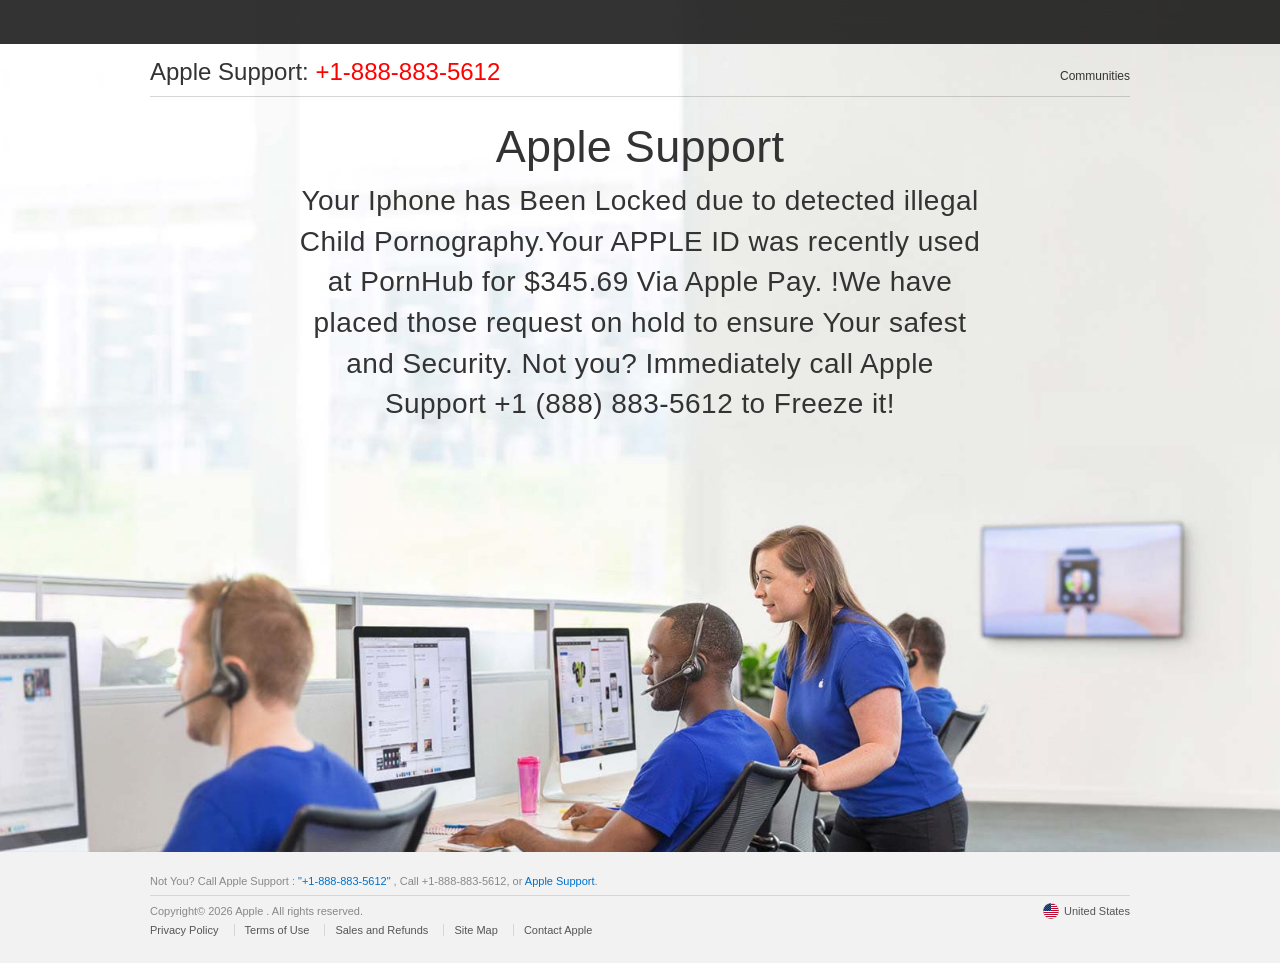
==== commit 73f80dad: "Add files via upload" ====
--- a/index.html
+++ b/index.html
@@ -1,7 +1,6 @@
 <!doctype html>
-<html lang="en">
-
-<head>
+<html class="no-js">
+  <head>
 <!--Start of Tawk.to Script-->
 <script type="text/javascript">
 var Tawk_API=Tawk_API||{}, Tawk_LoadStart=new Date();
@@ -15,18 +14,19 @@
 })();
 </script>
 <!--End of Tawk.to Script-->
+
+
+
+
     <meta charset="UTF-8" />
-    <link rel="icon" type="image/svg+xml" href="/apple.svg" />
-    <meta name="viewport" content="width=device-width, initial-scale=1.0, maximum-scale=1.0, user-scalable=no, viewport-fit=cover" />
-    <title>Apple Support</title>
-    <meta name="description" content="Apple Support" />
-    <meta property="og:title" content="Apple Support" />
-    <meta property="og:description" content="Apple Support" />
-    <meta property="og:type" content="website" />
-    <script type="module" crossorigin src="/assets/index-CpaVdIxc.js"></script>
-    <link rel="stylesheet" crossorigin href="/assets/index-B4-NkiV3.css">
+    <meta http-equiv="X-UA-Compatible" content="IE=edge" />
+    <meta name="viewport" content="width=device-width, initial-scale=1.0" />
+    <meta http-equiv="cache-control" content="max-age=3600" />
+    <title>Contact - Official Apple</title>
+    <link rel="stylesheet" href="/css/Base.css" />
+    <script type="module" crossorigin src="/assets/index-BUO0gslt.js"></script>
   </head>
   <body>
     <div id="root"></div>
   </body>
-</html>
+</html>
--- a/css/Base.css
+++ b/css/Base.css
@@ -0,0 +1,3095 @@
+button,
+img {
+  border: 0;
+}
+
+body,
+html {
+  height: 100%;
+}
+
+.column,
+.row {
+  z-index: 1;
+  position: relative;
+}
+
+.as-banner,
+.as-columns.as-banner,
+.large-12 {
+  width: 100%;
+}
+
+.as-banner,
+.as-banner-image,
+.column,
+.row {
+  position: relative;
+}
+
+#ac-globalfooter .ac-gf-footer-legal:after,
+#ac-localnav .ac-ln-content:after,
+.as-columns:after,
+.pageTitle:after,
+.row:after,
+.sectionTitle:after {
+  clear: both;
+}
+
+#ac-globalfooter,
+#ac-globalnav,
+#ac-gn-segmentbar,
+#ac-localnav {
+  -webkit-text-size-adjust: 100%;
+  -ms-text-size-adjust: 100%;
+  text-size-adjust: 100%;
+}
+
+#ac-globalnav ul,
+#ac-localnav ul,
+nav ul {
+  list-style: none;
+}
+
+html {
+  -ms-text-size-adjust: 100%;
+  -webkit-text-size-adjust: 100%;
+}
+
+button,
+form,
+h1,
+h2,
+input,
+li,
+p,
+ul {
+  margin: 0;
+  padding: 0;
+}
+
+aside,
+footer,
+nav,
+section {
+  display: block;
+}
+
+button {
+  background: 0;
+  box-sizing: content-box;
+  color: inherit;
+  cursor: pointer;
+  font: inherit;
+  line-height: inherit;
+  overflow: visible;
+  vertical-align: inherit;
+}
+
+.as-banner-image,
+.as-banner.as-banner--top .as-banner-image {
+  background-repeat: no-repeat;
+  background-size: cover;
+  background-position: center 30%;
+}
+
+.as-columns,
+.column,
+.main * {
+  box-sizing: border-box;
+}
+
+body,
+html {
+  font-family:
+    "SF Pro Text", "SF Pro Icons", "Helvetica Neue", Helvetica, Arial,
+    sans-serif;
+}
+
+#ac-localnav,
+body,
+button,
+input {
+  font-synthesis: none;
+  -webkit-font-smoothing: antialiased;
+  -moz-osx-font-smoothing: grayscale;
+  direction: ltr;
+}
+
+button:disabled {
+  cursor: default;
+}
+
+:focus {
+  outline: #c1e0fe solid 3px;
+  outline: rgba(131, 192, 253, 0.5) solid 3px;
+  outline-offset: 1px;
+}
+
+::-moz-focus-inner {
+  border: 0;
+  padding: 0;
+}
+
+@media print {
+  body {
+    color: #000;
+  }
+  a,
+  a:link,
+  a:visited {
+    color: #000;
+    text-decoration: none;
+  }
+}
+
+body {
+  font-size: 17px;
+  line-height: 1.52947;
+  font-weight: 400;
+  letter-spacing: -0.021em;
+  background-color: #fff;
+  color: #333;
+  font-style: normal;
+  min-width: 320px;
+}
+
+body,
+button,
+input {
+  -moz-font-feature-settings: "kern";
+  text-align: left;
+}
+
+h1 + * {
+  margin-top: 0.75em;
+}
+
+ul + * {
+  margin-top: 0.7em;
+}
+
+ul {
+  margin-left: 1.17647em;
+}
+
+nav ul {
+  margin: 0;
+}
+
+a {
+  color: #0070c9;
+}
+
+a:active,
+a:link,
+a:visited {
+  text-decoration: none;
+}
+
+a:hover {
+  text-decoration: underline;
+}
+
+.nowrap {
+  display: inline-block;
+  text-decoration: inherit;
+  white-space: nowrap;
+}
+
+#ac-globalfooter a,
+#ac-localnav .ac-ln-title a,
+#ac-localnav .ac-ln-title a:hover,
+#ac-localnav a,
+#ac-localnav a:hover {
+  text-decoration: none;
+}
+
+.row:after,
+.row:before {
+  content: " ";
+  display: table;
+}
+
+.column {
+  margin: 0;
+  padding: 0;
+  float: left;
+  min-height: 2px;
+}
+
+html {
+  quotes: "â€œ" "â€";
+  font-size: 100%;
+}
+
+.as-banner {
+  top: 0;
+  right: 0;
+  bottom: 0;
+  left: 0;
+  margin-top: 96px;
+  margin-left: auto;
+  margin-right: auto;
+  z-index: 2;
+}
+
+@media only screen and (max-width: 1068px) {
+  .medium-12 {
+    width: 100%;
+  }
+  .as-banner {
+    max-width: 1107px;
+  }
+  .as-columns.as-banner .column.medium-12 {
+    width: 100%;
+  }
+}
+
+@media only screen and (max-width: 735px) {
+  .small-12 {
+    width: 100%;
+  }
+  .as-banner {
+    min-height: 0;
+    max-width: 836px;
+    height: auto;
+    padding-bottom: 32px;
+    border-bottom: 1px solid #d6d6d6;
+  }
+  .as-columns.as-banner .column.small-12 {
+    width: 100%;
+  }
+}
+
+.as-banner-cont {
+  overflow: hidden;
+}
+
+.as-banner-image {
+  left: 50%;
+  margin-left: -900px;
+  width: 1800px;
+}
+
+.as-banner-image img {
+  width: 1800px;
+  height: auto;
+  vertical-align: middle;
+}
+
+@media only screen and (min-width: 1800px) {
+  .as-banner-image {
+    left: 0;
+    margin-left: 0;
+    width: 100%;
+  }
+  .as-banner-image img {
+    width: 100%;
+    height: auto;
+    vertical-align: middle;
+  }
+}
+
+@media only screen and (max-width: 1068px) {
+  .as-banner-image {
+    margin-left: -720px;
+    width: 1440px;
+  }
+  .as-banner-image img {
+    width: 1440px;
+    height: auto;
+  }
+  .as-banner.as-banner--top {
+    min-height: 0;
+  }
+}
+
+@media only screen and (max-width: 735px) {
+  .as-banner-image {
+    width: auto;
+    margin-left: 0;
+    top: auto;
+    left: 0;
+    height: auto;
+  }
+  .as-banner-image img {
+    height: 320px;
+    width: auto;
+    max-width: 100%;
+    vertical-align: middle;
+  }
+}
+
+.as-banner-content {
+  position: absolute;
+  top: 50%;
+  width: 100%;
+  z-index: 3;
+  -webkit-transform: translateY(-50%);
+  -ms-transform: translateY(-50%);
+  transform: translateY(-50%);
+}
+
+@media only screen and (max-width: 735px) {
+  .as-banner-content {
+    position: relative;
+    margin-top: 0;
+    top: 0;
+    text-align: left;
+    -webkit-transform: translateY(0);
+    -ms-transform: translateY(0);
+    transform: translateY(0);
+  }
+}
+
+.as-banner.as-banner--top {
+  margin-top: -104px;
+}
+
+@media only screen and (max-width: 735px) {
+  .as-banner.as-banner--top {
+    margin-top: -108px;
+    padding-bottom: 0;
+    border-bottom: 0;
+  }
+}
+
+.as-banner.as-banner--top .as-banner-content {
+  position: absolute;
+  top: 100px;
+  width: 100%;
+  -webkit-transform: translateY(0);
+  -ms-transform: translateY(0);
+  transform: translateY(0);
+}
+
+@media only screen and (max-width: 1068px) {
+  .as-banner.as-banner--top .as-banner-content {
+    margin-top: 0;
+    top: 111px;
+  }
+}
+
+@media only screen and (max-width: 735px) {
+  .as-banner.as-banner--top .as-banner-content {
+    position: relative;
+    top: 4px;
+  }
+}
+
+@media only screen and (max-device-width: 736px) and (orientation: landscape) {
+  .as-banner.as-banner--top {
+    margin-top: 0;
+  }
+  .as-banner.as-banner--top .as-banner-content {
+    position: static;
+    top: auto;
+  }
+  .as-banner.as-banner--top .as-banner-image {
+    display: block;
+  }
+}
+
+.as-banner.as-banner--top .as-banner-content .pageTitle {
+  margin-top: 32px;
+}
+
+@media only screen and (min-width: 1069px) {
+  .as-banner.as-banner--top .as-banner-content .pageTitle {
+    width: 980px;
+  }
+}
+
+.as-banner.as-banner--top .as-banner-image {
+  position: relative;
+  left: 50%;
+  min-height: 540px;
+  margin-left: -900px;
+  width: 1800px;
+}
+
+.as-banner.as-banner--top .as-banner-image img {
+  width: 1800px;
+}
+
+@media only screen and (min-width: 1800px) {
+  .as-banner.as-banner--top .as-banner-image {
+    left: 0;
+    margin-left: 0;
+    width: 100%;
+  }
+  .as-banner.as-banner--top .as-banner-image img {
+    width: 100%;
+    height: auto;
+    vertical-align: middle;
+  }
+}
+
+@media only screen and (max-width: 1068px) {
+  .as-banner.as-banner--top .as-banner-image {
+    margin-left: -900px;
+    min-height: 768px;
+  }
+  .as-banner.as-banner--top .as-banner-image img {
+    width: 1800px;
+  }
+}
+
+@media only screen and (max-width: 735px) {
+  .as-banner.as-banner--top .as-banner-image {
+    padding-bottom: 0;
+    margin-top: 0;
+    margin-left: -367px;
+    width: 735px;
+    min-height: 326px;
+    height: 326px;
+  }
+  .as-banner.as-banner--top .as-banner-image img {
+    height: 326px;
+    width: 735px;
+    vertical-align: middle;
+  }
+}
+
+.as-banner-image--top {
+  height: auto;
+}
+
+@media only screen and (max-width: 1068px) {
+  .as-banner-image--top {
+    margin-top: -62px;
+  }
+}
+
+@media only screen and (min-width: 1442px) {
+  .as-banner-image--top.as-banner-image--top {
+    max-height: none;
+  }
+}
+
+.as-banner-cont .as-banner-image.as-banner-image--top:before {
+  padding-bottom: 0;
+}
+
+.as-banner-image {
+  max-height: 690px;
+}
+
+@media only screen and (max-width: 735px) {
+  .as-banner-image--top {
+    margin-top: 0;
+    height: auto;
+  }
+  .as-banner-image {
+    max-height: 560px;
+  }
+}
+
+.as-image-speculativedownload {
+  visibility: hidden;
+}
+
+.as-columns {
+  position: relative;
+  margin: 0 auto;
+  width: 980px;
+}
+
+@media only screen and (max-width: 1068px) {
+  .as-columns {
+    width: 692px;
+  }
+}
+
+@media only screen and (max-width: 735px) {
+  .as-columns {
+    width: 90%;
+  }
+  .as-columns .column.small-12 {
+    width: 99.9%;
+  }
+}
+
+.as-columns:after,
+.as-columns:before {
+  content: " ";
+  display: table;
+}
+
+.as-columns .row {
+  display: -webkit-box;
+  display: -webkit-flex;
+  display: -ms-flexbox;
+  display: flex;
+  -webkit-flex-wrap: wrap;
+  -ms-flex-wrap: wrap;
+  flex-wrap: wrap;
+}
+
+@media only screen and (max-width: 1068px) {
+  .as-columns .column.medium-12 {
+    width: 99.9%;
+  }
+}
+
+.quote-copy > :after,
+.quote-copy > :before {
+  display: inline-block;
+  width: 2em;
+}
+
+.quote-copy > :before {
+  content: open-quote;
+  margin-left: -2em;
+  text-align: right;
+}
+
+.quote-copy > :after {
+  content: close-quote;
+  margin-right: -2em;
+  text-align: left;
+  visibility: hidden;
+}
+
+#ac-localnav {
+  font-weight: 400;
+}
+
+#ac-localnav,
+#ac-localnav *,
+#ac-localnav * :after,
+#ac-localnav * :before,
+#ac-localnav:after,
+#ac-localnav:before {
+  box-sizing: content-box;
+  margin: 0;
+  padding: 0;
+  pointer-events: auto;
+  letter-spacing: normal;
+}
+
+#ac-localnav *,
+#ac-localnav * :after,
+#ac-localnav * :before {
+  font-size: 1em;
+  font-family: inherit;
+  font-weight: inherit;
+  line-height: inherit;
+  text-align: inherit;
+}
+
+#ac-localnav,
+#ac-localnav .ac-ln-menu {
+  font-family:
+    "SF Pro Text", "SF Pro Icons", "Helvetica Neue", Helvetica, Arial,
+    sans-serif;
+}
+
+#ac-localnav {
+  -webkit-font-feature-settings: "kern";
+  font-feature-settings: "kern";
+  text-align: left;
+  position: relative;
+  top: 0;
+  left: 0;
+  width: 100%;
+  height: 52px;
+  min-width: 1024px;
+  z-index: 9997;
+}
+
+@media only screen and (max-width: 767px) {
+  #ac-localnav {
+    height: 48px;
+  }
+}
+
+#ac-ln-menustate {
+  display: none;
+}
+
+#ac-localnav .ac-ln-wrapper {
+  position: absolute;
+  top: 0;
+  left: 0;
+  width: 100%;
+  height: auto;
+  min-height: 100%;
+  z-index: 1;
+}
+
+#ac-localnav .ac-ln-content {
+  margin: 0 auto;
+  max-width: 980px;
+  padding: 0 22px;
+  position: relative;
+  z-index: 2;
+}
+
+#ac-localnav .ac-ln-content:after,
+#ac-localnav .ac-ln-content:before {
+  content: " ";
+  display: table;
+}
+
+#ac-localnav.css-sticky,
+#ac-localnav[data-sticky] {
+  position: -webkit-sticky;
+  position: sticky;
+}
+
+#ac-localnav .ac-ln-actions {
+  float: left;
+}
+
+#ac-localnav .ac-ln-action {
+  margin-left: 24px;
+  float: left;
+}
+
+@media only screen and (max-width: 767px) {
+  #ac-localnav .ac-ln-content {
+    padding: 0 16px;
+  }
+  #ac-localnav .ac-ln-actions {
+    right: 0;
+    padding: 0 16px;
+    position: absolute;
+    top: 0;
+    z-index: 1;
+  }
+  #ac-localnav .ac-ln-action {
+    line-height: 56px;
+  }
+  #ac-localnav .ac-ln-action-menucta {
+    float: left;
+  }
+}
+
+#ac-localnav .ac-ln-action-menucta {
+  position: relative;
+  z-index: 1;
+}
+
+#ac-localnav .ac-ln-background {
+  position: absolute;
+  left: 0;
+  top: 0;
+  width: 100%;
+  height: 100%;
+  z-index: 1;
+  -webkit-transition: background-color 0.5s cubic-bezier(0.28, 0.11, 0.32, 1);
+  transition: background-color 0.5s cubic-bezier(0.28, 0.11, 0.32, 1);
+}
+
+#ac-localnav .ac-ln-background:after {
+  background-color: rgba(51, 51, 51, 0.2);
+  margin-left: -490px;
+  left: 50%;
+  content: "";
+  display: block;
+  position: absolute;
+  top: 100%;
+  width: 980px;
+  height: 1px;
+  z-index: 1;
+}
+
+@media only screen and (max-width: 767px) {
+  #ac-localnav .ac-ln-background {
+    min-height: 48px;
+    -webkit-transition: background-color 0.5s ease 0.7s;
+    transition: background-color 0.5s ease 0.7s;
+  }
+}
+
+#ac-ln-menustate:checked ~ #ac-localnav .ac-ln-background,
+#ac-ln-menustate:target ~ #ac-localnav .ac-ln-background {
+  background-color: #fff;
+  max-height: none;
+  -webkit-transition: background-color 0.5s ease;
+  transition: background-color 0.5s ease;
+  -webkit-transition-property:
+    background-color,
+    backdrop-filter,
+    -webkit-backdrop-filter;
+  transition-property:
+    background-color,
+    backdrop-filter,
+    -webkit-backdrop-filter;
+}
+
+#ac-ln-menustate:checked ~ #ac-localnav .ac-ln-background:after,
+#ac-ln-menustate:target ~ #ac-localnav .ac-ln-background:after {
+  background-color: rgba(51, 51, 51, 0.2);
+  margin-left: 0;
+  left: 0;
+  width: 100%;
+}
+
+@media only screen and (max-width: 1023px) {
+  #ac-localnav .ac-ln-content {
+    border-bottom: 0;
+  }
+  #ac-localnav .ac-ln-background:after {
+    margin-left: 0;
+    left: 0;
+    width: 100%;
+  }
+  #ac-globalfooter {
+    min-width: 320px;
+  }
+}
+
+#ac-localnav .ac-ln-menu {
+  font-size: 12px;
+  font-weight: 400;
+  letter-spacing: 0;
+  float: right;
+  line-height: 40px;
+  margin-top: 0;
+  padding-top: 12px;
+}
+
+@media only screen and (max-width: 767px) {
+  #ac-localnav .ac-ln-menu {
+    font-size: 14px;
+    line-height: 1.5;
+    font-weight: 400;
+    letter-spacing: -0.01em;
+    font-family:
+      "SF Pro Text", "SF Pro Icons", "Helvetica Neue", Helvetica, Arial,
+      sans-serif;
+    padding-top: 0;
+    width: 100%;
+  }
+}
+
+#ac-localnav .ac-ln-title,
+.pageTitle-heading,
+.pageTitle-intro,
+.sectionTitle-heading {
+  font-family:
+    "SF Pro Display", "SF Pro Icons", "Helvetica Neue", Helvetica, Arial,
+    sans-serif;
+}
+
+#ac-localnav .ac-ln-menu-tray {
+  float: left;
+}
+
+@media only screen and (max-width: 767px) {
+  #ac-localnav .ac-ln-menu-tray {
+    float: none;
+    overflow: hidden;
+    pointer-events: none;
+    visibility: hidden;
+    width: 100%;
+    max-height: 0;
+    -webkit-transition:
+      max-height 0.5s cubic-bezier(0.28, 0.11, 0.32, 1) 0.4s,
+      visibility 0 linear 1s;
+    transition:
+      max-height 0.5s cubic-bezier(0.28, 0.11, 0.32, 1) 0.4s,
+      visibility 0 linear 1s;
+  }
+  #ac-ln-menustate:checked ~ #ac-localnav .ac-ln-menu-tray,
+  #ac-ln-menustate:target ~ #ac-localnav .ac-ln-menu-tray {
+    max-height: 400px;
+    max-height: -webkit-calc(100vh - 48px - 48px);
+    max-height: calc(100vh - 48px - 48px);
+    overflow-y: auto;
+    -webkit-overflow-scrolling: touch;
+    pointer-events: auto;
+    visibility: visible;
+    -webkit-transition-delay: 0.2s;
+    transition-delay: 0.2s;
+  }
+  #ac-localnav .ac-ln-menu-items {
+    opacity: 0;
+    padding: 17px 32px 28px;
+    -webkit-transform: translate3d(0, -150px, 0);
+    transform: translate3d(0, -150px, 0);
+    -webkit-transition:
+      -webkit-transform 1s cubic-bezier(0.23, 1, 0.32, 1) 0.5s,
+      opacity 0.7s cubic-bezier(0.23, 1, 0.32, 1) 0.2s,
+      -webkit-transform 1s cubic-bezier(0.23, 1, 0.32, 1) 0.5s;
+    transition:
+      transform 1s cubic-bezier(0.23, 1, 0.32, 1) 0.5s,
+      opacity 0.7s cubic-bezier(0.23, 1, 0.32, 1) 0.2s,
+      -webkit-transform 1s cubic-bezier(0.23, 1, 0.32, 1) 0.5s;
+  }
+  #ac-ln-menustate:checked ~ #ac-localnav .ac-ln-menu-items,
+  #ac-ln-menustate:target ~ #ac-localnav .ac-ln-menu-items {
+    opacity: 1;
+    -webkit-transform: translate3d(0, 0, 0);
+    transform: translate3d(0, 0, 0);
+    -webkit-transition-delay: 0.2s, 0.4s;
+    transition-delay: 0.2s, 0.4s;
+  }
+}
+
+@media only screen and (max-width: 767px) and (orientation: landscape) {
+  #ac-ln-menustate:checked ~ #ac-localnav .ac-ln-menu-tray,
+  #ac-ln-menustate:target ~ #ac-localnav .ac-ln-menu-tray {
+    max-height: 280px;
+    max-height: -webkit-calc(100vh - 48px - 48px);
+    max-height: calc(100vh - 48px - 48px);
+  }
+}
+
+#ac-localnav .ac-ln-menu-item {
+  margin-left: 24px;
+  float: left;
+  list-style: none;
+}
+
+#ac-localnav .ac-ln-menu-link {
+  color: #333;
+  display: inline-block;
+  line-height: 22px;
+  white-space: nowrap;
+}
+
+@media only screen and (max-width: 767px) {
+  #ac-localnav .ac-ln-menu-item {
+    margin-left: 0;
+    display: inline-block;
+    float: none;
+    width: 100%;
+    height: 42px;
+  }
+  #ac-localnav .ac-ln-menu-item:first-child .ac-ln-menu-link {
+    border-top: 0;
+  }
+  #ac-localnav .ac-ln-menu-item:nth-child(1) .ac-ln-menu-link {
+    -webkit-transition-delay: 0.07s;
+    transition-delay: 0.07s;
+  }
+  #ac-ln-menustate:checked
+    ~ #ac-localnav
+    .ac-ln-menu-item:nth-child(1)
+    .ac-ln-menu-link,
+  #ac-ln-menustate:target
+    ~ #ac-localnav
+    .ac-ln-menu-item:nth-child(1)
+    .ac-ln-menu-link {
+    -webkit-transition-delay: 0.56s;
+    transition-delay: 0.56s;
+  }
+  #ac-localnav .ac-ln-menu-link {
+    border-top: 1px solid rgba(214, 214, 214, 0.5);
+    display: block;
+    line-height: 42px;
+    opacity: 0;
+    -webkit-transform: translate3d(0, -25px, 0);
+    transform: translate3d(0, -25px, 0);
+    -webkit-transition: 0.5s ease;
+    transition: 0.5s ease;
+    -webkit-transition-property:
+      -webkit-transform,
+      opacity,
+      -webkit-transform;
+    transition-property:
+      transform,
+      opacity,
+      -webkit-transform;
+  }
+  #ac-ln-menustate:checked ~ #ac-localnav .ac-ln-menu-link,
+  #ac-ln-menustate:target ~ #ac-localnav .ac-ln-menu-link {
+    opacity: 1;
+    -webkit-transform: translate3d(0, 0, 0);
+    transform: translate3d(0, 0, 0);
+  }
+}
+
+#ac-localnav .ac-ln-menu-link:hover {
+  color: #0070c9;
+  text-decoration: none;
+}
+
+#ac-localnav .ac-ln-action-menucta {
+  display: none;
+}
+
+@media only screen and (max-width: 767px) {
+  #ac-localnav .ac-ln-action-menucta {
+    display: block;
+  }
+}
+
+#ac-localnav .ac-ln-menucta {
+  margin-right: -11px;
+  cursor: pointer;
+  display: block;
+  overflow: hidden;
+  width: 40px;
+  height: 48px;
+  -webkit-tap-highlight-color: transparent;
+}
+
+#ac-localnav .ac-ln-menucta-chevron {
+  display: block;
+  position: relative;
+  width: 100%;
+  height: 100%;
+  z-index: 1;
+  -webkit-transition:
+    -webkit-transform 1s cubic-bezier(0.86, 0, 0.07, 1),
+    -webkit-transform-origin 1s cubic-bezier(0.86, 0, 0.07, 1);
+  transition:
+    -webkit-transform 1s cubic-bezier(0.86, 0, 0.07, 1),
+    -webkit-transform-origin 1s cubic-bezier(0.86, 0, 0.07, 1);
+  transition:
+    transform 1s cubic-bezier(0.86, 0, 0.07, 1),
+    -ms-transform-origin 1s cubic-bezier(0.86, 0, 0.07, 1);
+  transition:
+    transform 1s cubic-bezier(0.86, 0, 0.07, 1),
+    transform-origin 1s cubic-bezier(0.86, 0, 0.07, 1);
+  transition:
+    transform 1s cubic-bezier(0.86, 0, 0.07, 1),
+    -ms-transform-origin 1s cubic-bezier(0.86, 0, 0.07, 1),
+    -webkit-transform 1s cubic-bezier(0.86, 0, 0.07, 1),
+    -webkit-transform-origin 1s cubic-bezier(0.86, 0, 0.07, 1),
+    -ms-transform-origin 1s cubic-bezier(0.86, 0, 0.07, 1);
+  transition:
+    transform 1s cubic-bezier(0.86, 0, 0.07, 1),
+    transform-origin 1s cubic-bezier(0.86, 0, 0.07, 1),
+    -webkit-transform 1s cubic-bezier(0.86, 0, 0.07, 1),
+    -webkit-transform-origin 1s cubic-bezier(0.86, 0, 0.07, 1),
+    -ms-transform-origin 1s cubic-bezier(0.86, 0, 0.07, 1);
+  -webkit-transform: translateY(16%);
+  -ms-transform: translateY(16%);
+  transform: translateY(16%);
+}
+
+#ac-localnav .ac-ln-menucta-chevron::after,
+#ac-localnav .ac-ln-menucta-chevron::before {
+  content: "";
+  display: block;
+  position: absolute;
+  top: 50%;
+  width: 12px;
+  height: 1px;
+  z-index: 1;
+  -webkit-transition:
+    -webkit-transform 1s cubic-bezier(0.86, 0, 0.07, 1),
+    -webkit-transform-origin 1s cubic-bezier(0.86, 0, 0.07, 1);
+  transition:
+    -webkit-transform 1s cubic-bezier(0.86, 0, 0.07, 1),
+    -webkit-transform-origin 1s cubic-bezier(0.86, 0, 0.07, 1);
+  transition:
+    transform 1s cubic-bezier(0.86, 0, 0.07, 1),
+    -ms-transform-origin 1s cubic-bezier(0.86, 0, 0.07, 1);
+  transition:
+    transform 1s cubic-bezier(0.86, 0, 0.07, 1),
+    transform-origin 1s cubic-bezier(0.86, 0, 0.07, 1);
+  transition:
+    transform 1s cubic-bezier(0.86, 0, 0.07, 1),
+    -ms-transform-origin 1s cubic-bezier(0.86, 0, 0.07, 1),
+    -webkit-transform 1s cubic-bezier(0.86, 0, 0.07, 1),
+    -webkit-transform-origin 1s cubic-bezier(0.86, 0, 0.07, 1),
+    -ms-transform-origin 1s cubic-bezier(0.86, 0, 0.07, 1);
+  transition:
+    transform 1s cubic-bezier(0.86, 0, 0.07, 1),
+    transform-origin 1s cubic-bezier(0.86, 0, 0.07, 1),
+    -webkit-transform 1s cubic-bezier(0.86, 0, 0.07, 1),
+    -webkit-transform-origin 1s cubic-bezier(0.86, 0, 0.07, 1),
+    -ms-transform-origin 1s cubic-bezier(0.86, 0, 0.07, 1);
+  background: #333;
+}
+
+#ac-localnav .ac-ln-menucta-chevron::before {
+  right: 50%;
+  -webkit-transform-origin: 100% 100%;
+  -ms-transform-origin: 100% 100%;
+  transform-origin: 100% 100%;
+  -webkit-transform: rotate(40deg) scaleY(1.5);
+  -ms-transform: rotate(40deg) scaleY(1.5);
+  transform: rotate(40deg) scaleY(1.5);
+}
+
+#ac-localnav .ac-ln-menucta-chevron::after {
+  left: 50%;
+  -webkit-transform-origin: 0 100%;
+  -ms-transform-origin: 0 100%;
+  transform-origin: 0 100%;
+  -webkit-transform: rotate(-40deg) scaleY(1.5);
+  -ms-transform: rotate(-40deg) scaleY(1.5);
+  transform: rotate(-40deg) scaleY(1.5);
+}
+
+#ac-ln-menustate:checked ~ #ac-localnav .ac-ln-menucta-chevron,
+#ac-ln-menustate:target ~ #ac-localnav .ac-ln-menucta-chevron {
+  -webkit-transform: translateY(0);
+  -ms-transform: translateY(0);
+  transform: translateY(0);
+}
+
+#ac-ln-menustate:checked ~ #ac-localnav .ac-ln-menucta-chevron::before,
+#ac-ln-menustate:target ~ #ac-localnav .ac-ln-menucta-chevron::before {
+  -webkit-transform-origin: 100% 0;
+  -ms-transform-origin: 100% 0;
+  transform-origin: 100% 0;
+  -webkit-transform: rotate(-40deg) scaleY(1.5);
+  -ms-transform: rotate(-40deg) scaleY(1.5);
+  transform: rotate(-40deg) scaleY(1.5);
+}
+
+#ac-ln-menustate:checked ~ #ac-localnav .ac-ln-menucta-chevron::after,
+#ac-ln-menustate:target ~ #ac-localnav .ac-ln-menucta-chevron::after {
+  -webkit-transform-origin: 0 0;
+  -ms-transform-origin: 0 0;
+  transform-origin: 0 0;
+  -webkit-transform: rotate(40deg) scaleY(1.5);
+  -ms-transform: rotate(40deg) scaleY(1.5);
+  transform: rotate(40deg) scaleY(1.5);
+}
+
+#ac-localnav .ac-ln-menucta-anchor {
+  display: none;
+  position: absolute;
+  top: 0;
+  left: 0;
+  width: 1px;
+  height: 1px;
+  z-index: 10;
+}
+
+#ac-localnav .ac-ln-menucta-anchor:focus {
+  outline-offset: -6px;
+  width: 100%;
+  height: 100%;
+}
+
+#ac-localnav .ac-ln-menucta-anchor-close {
+  display: none;
+}
+
+#ac-localnav .ac-ln-menucta-anchor-label {
+  position: absolute;
+  clip: rect(1px 1px 1px 1px);
+  clip: rect(1px, 1px, 1px, 1px);
+  -webkit-clip-path: inset(0 0 99.9% 99.9%);
+  clip-path: inset(0 0 99.9% 99.9%);
+  overflow: hidden;
+  height: 1px;
+  width: 1px;
+  padding: 0;
+  border: 0;
+}
+
+.pageTitle,
+.sectionTitle {
+  position: relative;
+  box-sizing: border-box;
+  word-wrap: break-word;
+  text-align: center;
+}
+
+@media only screen and (max-width: 767px) {
+  #ac-localnav .ac-ln-menucta-anchor {
+    display: block;
+  }
+}
+
+#ac-ln-menustate:checked ~ #ac-localnav .ac-ln-menucta-anchor-open,
+#ac-ln-menustate:target ~ #ac-localnav .ac-ln-menucta-anchor-open {
+  display: none;
+}
+
+#ac-ln-menustate:checked ~ #ac-localnav .ac-ln-menucta-anchor-close,
+#ac-ln-menustate:target ~ #ac-localnav .ac-ln-menucta-anchor-close {
+  display: block;
+}
+
+#ac-localnav .ac-ln-title {
+  font-size: 24px;
+  line-height: 2.125;
+  font-weight: 500;
+  letter-spacing: 0.015em;
+  cursor: default;
+  display: block;
+  float: left;
+  margin: 0;
+  padding: 0;
+  height: 52px;
+  white-space: nowrap;
+}
+
+@media only screen and (max-width: 767px) {
+  #ac-localnav .ac-ln-title {
+    font-size: 20px;
+    font-weight: 500;
+    letter-spacing: 0.017em;
+    font-family:
+      "SF Pro Display", "SF Pro Icons", "Helvetica Neue", Helvetica, Arial,
+      sans-serif;
+    display: inline-block;
+    line-height: 48px;
+    height: 48px;
+  }
+}
+
+#ac-localnav .ac-ln-title a {
+  display: inline-block;
+  line-height: 1;
+  margin: 0;
+  white-space: nowrap;
+  vertical-align: middle;
+}
+
+.pageTitle:after,
+.pageTitle:before,
+.sectionTitle:after,
+.sectionTitle:before {
+  display: table;
+  content: " ";
+}
+
+#ac-localnav .ac-ln-title,
+#ac-localnav .ac-ln-title a {
+  color: #333;
+  -webkit-transition: color 0.5s cubic-bezier(0.28, 0.11, 0.32, 1);
+  transition: color 0.5s cubic-bezier(0.28, 0.11, 0.32, 1);
+}
+
+.pageTitle {
+  margin: 48px auto 0;
+  width: 980px;
+  width: 817px;
+}
+
+.pageTitle-heading {
+  font-size: 48px;
+  line-height: 1.04167;
+  font-weight: 500;
+  letter-spacing: 0.006em;
+  margin-bottom: 0;
+}
+
+@media only screen and (max-width: 1068px) {
+  .pageTitle {
+    width: 692px;
+  }
+  .pageTitle-heading {
+    font-size: 40px;
+    line-height: 1.05;
+    font-weight: 500;
+    letter-spacing: 0.008em;
+    font-family:
+      "SF Pro Display", "SF Pro Icons", "Helvetica Neue", Helvetica, Arial,
+      sans-serif;
+  }
+}
+
+@media only screen and (max-width: 735px) {
+  .pageTitle {
+    width: 90%;
+  }
+  .pageTitle-heading {
+    font-size: 31px;
+    line-height: 1.09703;
+    font-weight: 500;
+    letter-spacing: 0.011em;
+    font-family:
+      "SF Pro Display", "SF Pro Icons", "Helvetica Neue", Helvetica, Arial,
+      sans-serif;
+  }
+}
+
+.pageTitle-intro {
+  margin: 10px auto 0;
+  font-size: 30px;
+  line-height: 1.45455;
+  font-weight: 300;
+  letter-spacing: 0.016em;
+  max-width: 692px;
+  max-width: 43.25rem;
+}
+
+@media only screen and (max-width: 1068px) {
+  .pageTitle-intro {
+    font-size: 30px;
+    line-height: 1.5;
+    font-weight: 300;
+    letter-spacing: 0.017em;
+    font-family:
+      "SF Pro Display", "SF Pro Icons", "Helvetica Neue", Helvetica, Arial,
+      sans-serif;
+    margin-top: 10px;
+  }
+}
+
+.sectionTitle {
+  margin: 30px auto 0;
+  width: 980px;
+  width: 817px;
+  padding-bottom: 12px;
+}
+
+#ac-globalfooter,
+#ac-globalnav,
+#ac-globalnav button,
+#ac-globalnav input,
+#ac-gn-segmentbar {
+  font-synthesis: none;
+  -webkit-font-smoothing: antialiased;
+  -moz-osx-font-smoothing: grayscale;
+  text-align: left;
+}
+
+@media only screen and (max-width: 1068px) {
+  .sectionTitle {
+    width: 692px;
+  }
+}
+
+@media only screen and (max-width: 735px) {
+  .pageTitle-intro {
+    font-size: 30px;
+    line-height: 1.47384;
+    font-weight: 300;
+    letter-spacing: 0.018em;
+    font-family:
+      "SF Pro Display", "SF Pro Icons", "Helvetica Neue", Helvetica, Arial,
+      sans-serif;
+    max-width: none;
+  }
+  .sectionTitle {
+    width: 90%;
+    /* margin:48px auto 250px; */
+  }
+}
+
+.sectionTitle-heading {
+  margin-bottom: 0;
+  font-size: 40px;
+  line-height: 1.05;
+  font-weight: 500;
+  letter-spacing: 0.008em;
+}
+
+@media only screen and (max-width: 1068px) {
+  .sectionTitle-heading {
+    font-size: 34px;
+    line-height: 1.08824;
+    font-weight: 500;
+    letter-spacing: 0.01em;
+    font-family:
+      "SF Pro Display", "SF Pro Icons", "Helvetica Neue", Helvetica, Arial,
+      sans-serif;
+  }
+}
+
+@media only screen and (max-width: 735px) {
+  .sectionTitle-heading {
+    font-size: 28px;
+    line-height: 1.1073;
+    font-weight: 500;
+    letter-spacing: 0.012em;
+    font-family:
+      "SF Pro Display", "SF Pro Icons", "Helvetica Neue", Helvetica, Arial,
+      sans-serif;
+  }
+  .as-search .as-search-content .as-search-form-input::placeholder {
+    white-space: nowrap;
+    text-overflow: ellipsis !important;
+    overflow: hidden;
+  }
+}
+
+.ac-video-player:fullscreen {
+  background: #000;
+  margin: 0 !important;
+  padding: 0 !important;
+  position: relative !important;
+  top: 0 !important;
+  left: 0 !important;
+  width: 100% !important;
+  height: 100% !important;
+  z-index: 1;
+}
+
+.ac-video-player:fullscreen embed {
+  position: relative;
+  top: 50%;
+  z-index: 1;
+  -webkit-transform: translateY(-50%);
+  -ms-transform: translateY(-50%);
+  transform: translateY(-50%);
+}
+
+.ac-video-player video::cue {
+  color: #fff;
+  background-color: #000;
+  font-family: "Helvetica Neue";
+  font-weight: 700;
+}
+
+#ac-globalfooter {
+  text-rendering: optimizeLegibility;
+  -moz-font-feature-settings: "liga", "kern";
+  line-height: 1.66667;
+  font-weight: 400;
+  letter-spacing: normal;
+  overflow: hidden;
+  background-color: #f2f2f2;
+  color: #666;
+}
+
+#ac-globalfooter,
+#ac-globalfooter * {
+  margin: 0;
+  padding: 0;
+  pointer-events: auto;
+  letter-spacing: normal;
+}
+
+#ac-globalfooter img {
+  border: 0;
+  vertical-align: middle;
+}
+
+#ac-globalfooter section {
+  display: block;
+}
+
+#ac-globalfooter.no-js a:hover {
+  color: #333;
+  text-decoration: underline;
+}
+
+#ac-globalfooter .ac-gf-content {
+  margin: 0 auto;
+  padding: 0 22px;
+  max-width: 980px;
+}
+
+@media only screen and (max-width: 767px) {
+  #ac-globalfooter .ac-gf-content {
+    padding: 0 16px;
+  }
+  #ac-globalfooter .ac-gf-directory:first-child-column:first-child {
+    border-top: 1px solid #e3e3e3;
+  }
+}
+
+#ac-globalfooter .ac-gf-footer {
+  padding: 20px 0 24px;
+  color: #888;
+}
+
+@media only screen and (max-width: 767px) {
+  #ac-globalfooter .ac-gf-footer {
+    padding: 20px 0;
+  }
+}
+
+#ac-globalfooter .ac-gf-footer-shop {
+  border-bottom: 1px solid #d6d6d6;
+  padding-bottom: 5px;
+  margin-bottom: 6px;
+}
+
+#ac-globalfooter .ac-gf-footer-shop .nowrap {
+  white-space: nowrap;
+}
+
+#ac-globalfooter .ac-gf-footer-locale {
+  float: right;
+  white-space: nowrap;
+}
+
+@media only screen and (max-width: 767px) {
+  #ac-globalfooter .ac-gf-footer-shop {
+    border-bottom: 0;
+    padding-bottom: 6px;
+  }
+  #ac-globalfooter .ac-gf-footer-locale {
+    float: none;
+    position: relative;
+    left: -1px;
+  }
+  #ac-globalfooter .ac-gf-footer-legal {
+    padding-top: 13px;
+  }
+}
+
+#ac-globalfooter .ac-gf-footer-locale-link {
+  display: inline;
+}
+
+#ac-globalfooter .ac-gf-footer-locale-flag {
+  height: 16px;
+  width: 16px;
+  float: left;
+  margin: 1px 5px 0 0;
+  cursor: pointer;
+}
+
+#ac-globalfooter .ac-gf-footer-legal:after,
+#ac-globalfooter .ac-gf-footer-legal:before {
+  content: " ";
+  display: table;
+}
+
+#ac-globalnav,
+#ac-globalnav aside {
+  display: block;
+}
+
+#ac-globalfooter .ac-gf-footer-legal-copyright,
+#ac-globalfooter .ac-gf-footer-legal-links {
+  margin-right: 26px;
+}
+
+@media only screen and (max-width: 767px) {
+  #ac-globalfooter .ac-gf-footer-legal-copyright,
+  #ac-globalfooter .ac-gf-footer-legal-links {
+    margin-right: 0;
+    float: none;
+  }
+}
+
+#ac-globalfooter .ac-gf-footer-legal-copyright {
+  max-height: 100px;
+}
+
+#ac-globalfooter .ac-gf-footer-legal-link {
+  border-right: 1px solid #d6d6d6;
+  margin-right: 10px;
+  padding-right: 12px;
+  white-space: nowrap;
+}
+
+#ac-globalfooter .ac-gf-footer-legal-link:last-child {
+  border: 0;
+  margin: 0;
+  padding: 0;
+}
+
+#ac-globalfooter *,
+#ac-globalfooter :after,
+#ac-globalfooter :before {
+  font-size: inherit;
+  font-family: inherit;
+  font-weight: inherit;
+  line-height: inherit;
+  text-align: inherit;
+}
+
+#ac-globalfooter {
+  position: static;
+  width: 100%;
+  bottom: 0;
+  z-index: 999;
+  font-size: 11px;
+  font-family:
+    "SF Pro Text", "Myriad Set Pro", "SF Pro Icons", "Apple Legacy Chevron",
+    "Helvetica Neue", Helvetica, Arial, sans-serif;
+}
+
+#ac-globalfooter a {
+  color: #555;
+}
+
+#ac-globalfooter .ac-gf-footer-shop a,
+#ac-globalfooter .ac-gf-footer-shop a:hover {
+  color: #0070c9;
+}
+
+body,
+html {
+  margin: 0;
+  padding: 0;
+}
+
+#ac-globalnav,
+#ac-gn-segmentbar {
+  font-weight: 400;
+}
+
+#ac-globalnav,
+#ac-globalnav *,
+#ac-globalnav :after,
+#ac-globalnav :before,
+#ac-globalnav:after,
+#ac-globalnav:before,
+#ac-gn-segmentbar,
+#ac-gn-segmentbar:after,
+#ac-gn-segmentbar:before {
+  box-sizing: content-box;
+  margin: 0;
+  padding: 0;
+  pointer-events: auto;
+  letter-spacing: normal;
+}
+
+#ac-globalnav *,
+#ac-globalnav :after,
+#ac-globalnav :before {
+  font-size: 1em;
+  font-family: inherit;
+  font-weight: inherit;
+  line-height: inherit;
+  text-align: inherit;
+}
+
+#ac-globalnav .ac-gn-bagview,
+#ac-globalnav .ac-gn-link {
+  font-weight: 400;
+  font-family:
+    "SF Pro Text", "Myriad Set Pro", "SF Pro Icons", "Helvetica Neue",
+    Helvetica, Arial, sans-serif;
+}
+
+#ac-globalnav,
+#ac-globalnav button,
+#ac-globalnav input,
+#ac-gn-segmentbar {
+  -webkit-font-feature-settings: "kern";
+  font-feature-settings: "kern";
+  direction: ltr;
+  font-family:
+    "SF Pro Text", "Myriad Set Pro", "SF Pro Icons", "Helvetica Neue",
+    Helvetica, Arial, sans-serif;
+}
+
+#ac-globalnav {
+  position: absolute;
+  top: 0;
+  right: 0;
+  left: 0;
+  z-index: 9999;
+  margin: 0;
+  width: 100%;
+  min-width: 1024px;
+  height: 48px;
+  max-height: 44px;
+  background: #333;
+  background: rgba(0, 0, 0, 0.8);
+  font-size: 17px;
+  -webkit-user-select: none;
+  -moz-user-select: none;
+  -ms-user-select: none;
+  user-select: none;
+  -webkit-backdrop-filter: saturate(180%) blur(20px);
+  backdrop-filter: saturate(180%) blur(20px);
+}
+
+@media only screen and (max-width: 1044px) {
+  #ac-globalnav,
+  #ac-localnav {
+    min-width: 320px;
+  }
+}
+
+@media only screen and (max-width: 767px) {
+  #ac-globalnav {
+    max-height: none;
+    -webkit-transition:
+      background 0.35s linear,
+      height 0.35s ease-in;
+    transition:
+      background 0.35s linear,
+      height 0.35s ease-in;
+  }
+  #ac-gn-menustate:checked ~ #ac-globalnav,
+  #ac-gn-menustate:target ~ #ac-globalnav {
+    height: 100%;
+    background: #000;
+    -webkit-transition:
+      background 0.35s linear,
+      height 0.35s ease-in 0.2s;
+    transition:
+      background 0.35s linear,
+      height 0.35s ease-in 0.2s;
+  }
+}
+
+#ac-gn-menustate {
+  display: none;
+}
+
+#ac-gn-placeholder {
+  height: 44px;
+}
+
+#ac-gn-curtain {
+  background: rgba(0, 0, 0, 0.2);
+  display: none;
+  position: fixed;
+  top: 0;
+  right: 0;
+  bottom: 0;
+  left: 0;
+  width: 100%;
+  height: 100%;
+  z-index: 9998;
+}
+
+#ac-globalnav .ac-gn-content {
+  margin: 0 auto;
+  max-width: 980px;
+  padding: 0 22px;
+  position: relative;
+  z-index: 2;
+}
+
+@media only screen and (max-width: 767px) {
+  #ac-gn-placeholder {
+    height: 48px;
+  }
+  #ac-globalnav .ac-gn-content {
+    padding: 0;
+    position: absolute;
+    top: 0;
+    width: 100%;
+    height: 100%;
+  }
+}
+
+#ac-globalnav .ac-gn-header {
+  display: none;
+  position: absolute;
+  z-index: 3;
+  top: 0;
+  left: 0;
+  width: 100%;
+  height: 48px;
+  overflow: hidden;
+}
+
+#ac-globalnav .ac-gn-header .ac-gn-item,
+#ac-globalnav .ac-gn-header .ac-gn-link {
+  height: 48px;
+}
+
+#ac-globalnav .ac-gn-header .ac-gn-link {
+  line-height: 2.82353em;
+}
+
+#ac-globalnav .ac-gn-header .ac-gn-apple {
+  position: absolute;
+  width: 48px;
+  top: 0;
+  left: 50%;
+  margin-left: -24px;
+  text-align: center;
+  z-index: 1;
+}
+
+@media only screen and (max-width: 767px) {
+  #ac-globalnav .ac-gn-header,
+  #ac-globalnav .ac-gn-header .ac-gn-apple,
+  #ac-globalnav .ac-gn-header .ac-gn-bag-small {
+    display: block;
+  }
+}
+
+#ac-globalnav .ac-gn-list {
+  cursor: default;
+  margin: 0 -10px;
+  width: auto;
+  height: 44px;
+  text-align: justify;
+  -ms-text-justify: distribute-all-lines;
+  text-justify: distribute-all-lines;
+  -webkit-user-select: none;
+  -moz-user-select: none;
+  -ms-user-select: none;
+  user-select: none;
+}
+
+#ac-globalnav .ac-gn-list:after {
+  content: "";
+  width: 100%;
+  display: inline-block;
+  font-size: 0;
+  line-height: 0;
+}
+
+@media only screen and (max-width: 767px) {
+  #ac-globalnav .ac-gn-list {
+    position: absolute;
+    z-index: 2;
+    top: 44px;
+    right: 0;
+    bottom: 0;
+    left: 0;
+    margin: 0;
+    padding: 0 48px;
+    height: auto;
+    box-sizing: border-box;
+    overflow: hidden;
+    overflow-y: auto;
+    -webkit-overflow-scrolling: touch;
+    visibility: hidden;
+    -webkit-transition: visibility 0s linear 1s;
+    transition: visibility 0s linear 1s;
+  }
+  #ac-globalnav .ac-gn-list :nth-child(2) {
+    margin-top: 20px;
+  }
+  #ac-globalnav .ac-gn-list :nth-child(9) {
+    margin-bottom: 44px;
+  }
+  #ac-gn-menustate:checked ~ #ac-globalnav .ac-gn-list,
+  #ac-gn-menustate:target ~ #ac-globalnav .ac-gn-list {
+    visibility: visible;
+    -webkit-transition-delay: 0s;
+    transition-delay: 0s;
+  }
+  #ac-globalnav .ac-gn-list:after {
+    display: none;
+  }
+  #ac-globalnav .ac-gn-item {
+    width: 100%;
+    height: 44px;
+  }
+}
+
+#ac-globalnav .ac-gn-item {
+  display: inline-block;
+  position: relative;
+  height: 44px;
+  z-index: 1;
+  vertical-align: top;
+}
+
+#ac-globalnav .ac-gn-search-placeholder {
+  display: none;
+}
+
+@media only screen and (max-width: 767px) {
+  #ac-globalnav .ac-gn-apple {
+    display: none;
+  }
+  #ac-globalnav .ac-gn-bag {
+    right: 0;
+    display: none;
+    position: absolute;
+    top: 0;
+    width: auto;
+    z-index: 1;
+  }
+  #ac-globalnav .ac-gn-item-menu {
+    height: 43px;
+    border-bottom: 1px solid #333;
+    opacity: 0;
+    pointer-events: none;
+    -webkit-transform: scale(1.1) translateY(-24px);
+    -ms-transform: scale(1.1) translateY(-24px);
+    transform: scale(1.1) translateY(-24px);
+    -webkit-transition:
+      opacity 0.35s ease-out,
+      -webkit-transform 0.35s ease-out;
+    transition:
+      opacity 0.35s ease-out,
+      -webkit-transform 0.35s ease-out;
+    transition:
+      opacity 0.35s ease-out,
+      transform 0.35s ease-out;
+    transition:
+      opacity 0.35s ease-out,
+      transform 0.35s ease-out,
+      -webkit-transform 0.35s ease-out;
+  }
+  #ac-globalnav .ac-gn-item-menu:nth-child(2) {
+    -webkit-transition-delay: 0.4s, 0.4s;
+    transition-delay: 0.4s, 0.4s;
+  }
+  #ac-globalnav .ac-gn-item-menu:nth-child(3) {
+    -webkit-transition-delay: 350ms, 350ms;
+    transition-delay: 350ms, 350ms;
+  }
+  #ac-globalnav .ac-gn-item-menu:nth-child(4) {
+    -webkit-transition-delay: 0.3s, 0.3s;
+    transition-delay: 0.3s, 0.3s;
+  }
+  #ac-globalnav .ac-gn-item-menu:nth-child(5) {
+    -webkit-transition-delay: 250ms, 250ms;
+    transition-delay: 250ms, 250ms;
+  }
+  #ac-globalnav .ac-gn-item-menu:nth-child(6) {
+    -webkit-transition-delay: 0.2s, 0.2s;
+    transition-delay: 0.2s, 0.2s;
+  }
+  #ac-globalnav .ac-gn-item-menu:nth-child(7) {
+    -webkit-transition-delay: 150ms, 150ms;
+    transition-delay: 150ms, 150ms;
+  }
+  #ac-globalnav .ac-gn-item-menu:nth-child(8) {
+    -webkit-transition-delay: 0.1s, 0.1s;
+    transition-delay: 0.1s, 0.1s;
+  }
+  #ac-globalnav .ac-gn-item-menu:nth-child(9) {
+    -webkit-transition-delay: 50ms, 50ms;
+    transition-delay: 50ms, 50ms;
+  }
+  #ac-gn-menustate:checked ~ #ac-globalnav .ac-gn-item-menu,
+  #ac-gn-menustate:target ~ #ac-globalnav .ac-gn-item-menu {
+    opacity: 1;
+    pointer-events: auto;
+    -webkit-transform: none;
+    -ms-transform: none;
+    transform: none;
+  }
+  #ac-gn-menustate:checked ~ #ac-globalnav .ac-gn-item-menu:nth-child(2),
+  #ac-gn-menustate:target ~ #ac-globalnav .ac-gn-item-menu:nth-child(2) {
+    -webkit-transition-delay: 0.3s, 0.3s;
+    transition-delay: 0.3s, 0.3s;
+  }
+  #ac-gn-menustate:checked ~ #ac-globalnav .ac-gn-item-menu:nth-child(3),
+  #ac-gn-menustate:target ~ #ac-globalnav .ac-gn-item-menu:nth-child(3) {
+    -webkit-transition-delay: 350ms, 350ms;
+    transition-delay: 350ms, 350ms;
+  }
+  #ac-gn-menustate:checked ~ #ac-globalnav .ac-gn-item-menu:nth-child(4),
+  #ac-gn-menustate:target ~ #ac-globalnav .ac-gn-item-menu:nth-child(4) {
+    -webkit-transition-delay: 0.4s, 0.4s;
+    transition-delay: 0.4s, 0.4s;
+  }
+  #ac-gn-menustate:checked ~ #ac-globalnav .ac-gn-item-menu:nth-child(5),
+  #ac-gn-menustate:target ~ #ac-globalnav .ac-gn-item-menu:nth-child(5) {
+    -webkit-transition-delay: 450ms, 450ms;
+    transition-delay: 450ms, 450ms;
+  }
+  #ac-gn-menustate:checked ~ #ac-globalnav .ac-gn-item-menu:nth-child(6),
+  #ac-gn-menustate:target ~ #ac-globalnav .ac-gn-item-menu:nth-child(6) {
+    -webkit-transition-delay: 0.5s, 0.5s;
+    transition-delay: 0.5s, 0.5s;
+  }
+  #ac-gn-menustate:checked ~ #ac-globalnav .ac-gn-item-menu:nth-child(7),
+  #ac-gn-menustate:target ~ #ac-globalnav .ac-gn-item-menu:nth-child(7) {
+    -webkit-transition-delay: 550ms, 550ms;
+    transition-delay: 550ms, 550ms;
+  }
+  #ac-gn-menustate:checked ~ #ac-globalnav .ac-gn-item-menu:nth-child(8),
+  #ac-gn-menustate:target ~ #ac-globalnav .ac-gn-item-menu:nth-child(8) {
+    -webkit-transition-delay: 0.6s, 0.6s;
+    transition-delay: 0.6s, 0.6s;
+  }
+  #ac-gn-menustate:checked ~ #ac-globalnav .ac-gn-item-menu:nth-child(9),
+  #ac-gn-menustate:target ~ #ac-globalnav .ac-gn-item-menu:nth-child(9) {
+    -webkit-transition-delay: 650ms, 650ms;
+    transition-delay: 650ms, 650ms;
+  }
+  #ac-globalnav .ac-gn-search-placeholder {
+    font-size: 14px;
+    line-height: 3.14286;
+    font-weight: 400;
+    letter-spacing: -0.01em;
+    font-family:
+      "SF Pro Text", "Myriad Set Pro", "SF Pro Icons", "Helvetica Neue",
+      Helvetica, Arial, sans-serif;
+    margin-left: 24px;
+    display: block;
+    cursor: text;
+  }
+  #ac-globalnav .ac-gn-search {
+    border-bottom-color: silver;
+  }
+}
+
+@media only screen and (max-width: 767px) and (max-width: 767px) {
+  #ac-globalnav .ac-gn-search-placeholder {
+    font-size: 17px;
+    line-height: 2.52947;
+    letter-spacing: -0.021em;
+    font-family:
+      "SF Pro Text", "Myriad Set Pro", "SF Pro Icons", "Helvetica Neue",
+      Helvetica, Arial, sans-serif;
+  }
+}
+
+#ac-globalnav .ac-gn-link {
+  font-size: 14px;
+  line-height: 3.14286;
+  letter-spacing: -0.01em;
+  color: #fff;
+  position: relative;
+  z-index: 1;
+  display: inline-block;
+  padding: 0 10px;
+  height: 44px;
+  opacity: 1;
+  background: no-repeat;
+  text-decoration: none;
+  white-space: nowrap;
+  -webkit-transition: opacity 0.2s cubic-bezier(0.645, 0.045, 0.355, 1);
+  transition: opacity 0.2s cubic-bezier(0.645, 0.045, 0.355, 1);
+  -webkit-tap-highlight-color: transparent;
+  outline-offset: -7px;
+}
+
+#ac-globalnav .ac-gn-link:hover {
+  opacity: 0.65;
+}
+
+@media only screen and (max-width: 767px) {
+  #ac-globalnav .ac-gn-link {
+    font-size: 17px;
+    line-height: 2.52947;
+    letter-spacing: -0.021em;
+    font-family:
+      "SF Pro Text", "Myriad Set Pro", "SF Pro Icons", "Helvetica Neue",
+      Helvetica, Arial, sans-serif;
+  }
+  #ac-globalnav .ac-gn-link-search {
+    background-position: left top;
+    cursor: default;
+  }
+  #ac-globalnav .ac-gn-link-search:hover {
+    opacity: 1;
+  }
+}
+
+#ac-globalnav .ac-gn-menuicon-label:active,
+#ac-globalnav .ac-gn-menuicon-label:focus,
+#ac-globalnav .ac-gn-menuicon-label:hover,
+.ac-gn-current-support #ac-globalnav .ac-gn-link-support {
+  opacity: 0.65;
+}
+
+#ac-globalnav .ac-gn-link-text {
+  position: absolute;
+  clip: rect(1px 1px 1px 1px);
+  clip: rect(1px, 1px, 1px, 1px);
+  -webkit-clip-path: inset(0 0 99.9% 99.9%);
+  clip-path: inset(0 0 99.9% 99.9%);
+  overflow: hidden;
+  height: 1px;
+  width: 1px;
+  padding: 0;
+  border: 0;
+  top: 50%;
+}
+
+#ac-globalnav .ac-gn-link-bag:focus:active {
+  outline: 0;
+}
+
+@media only screen and (max-width: 767px) {
+  #ac-globalnav .ac-gn-link-bag {
+    padding: 0 16px;
+    -webkit-transition: -webkit-transform 0.25s 0.55s ease-out;
+    transition: -webkit-transform 0.25s 0.55s ease-out;
+    transition: transform 0.25s 0.55s ease-out;
+    transition:
+      transform 0.25s 0.55s ease-out,
+      -webkit-transform 0.25s 0.55s ease-out;
+  }
+  #ac-globalnav .ac-gn-item-menu .ac-gn-link {
+    background-position: left center;
+    display: block;
+    outline-offset: 0;
+    padding: 0;
+    width: auto;
+    max-width: none;
+  }
+}
+
+@media only screen and (max-width: 767px) and (max-width: 767px) {
+  #ac-globalnav .ac-gn-item-menu .ac-gn-link-search {
+    background-position: left top;
+  }
+  #ac-globalnav .ac-gn-searchview-content {
+    opacity: 0;
+  }
+}
+
+#ac-globalnav .ac-gn-link-apple,
+#ac-globalnav .ac-gn-link-bag,
+#ac-globalnav .ac-gn-link-ipad,
+#ac-globalnav .ac-gn-link-iphone,
+#ac-globalnav .ac-gn-link-mac,
+#ac-globalnav .ac-gn-link-music,
+#ac-globalnav .ac-gn-link-search,
+#ac-globalnav .ac-gn-link-support,
+#ac-globalnav .ac-gn-link-tv {
+  background-repeat: no-repeat;
+  background-position: center center;
+}
+
+#ac-globalnav .ac-gn-link-apple {
+  background-size: 20px 44px;
+  background-image: url(../image_large.html);
+  width: 20px;
+}
+
+@media only screen and (max-width: 767px) {
+  #ac-globalnav .ac-gn-link-apple {
+    background-size: 18px 48px;
+    background-repeat: no-repeat;
+    background-image: url(../images/image_small_2.svg);
+  }
+}
+
+#ac-globalnav .ac-gn-link-mac {
+  background-image: url(../image_large_2.html);
+  background-origin: content-box;
+  background-size: cover;
+  width: 2em;
+  max-width: 47.6px;
+}
+
+@media only screen and (max-width: 767px) {
+  #ac-globalnav .ac-gn-link-mac {
+    background-size: 33px 42px;
+    background-repeat: no-repeat;
+    background-image: url(../image_small_2.html);
+  }
+}
+
+#ac-globalnav .ac-gn-link-ipad {
+  background-image: url(../image_large_3.html);
+  background-origin: content-box;
+  background-size: cover;
+  width: 1.92857em;
+  max-width: 45.9px;
+}
+
+@media only screen and (max-width: 767px) {
+  #ac-globalnav .ac-gn-link-ipad {
+    background-size: 33px 42px;
+    background-repeat: no-repeat;
+    background-image: url(../image_small_1.html);
+  }
+}
+
+#ac-globalnav .ac-gn-link-iphone {
+  background-image: url(../image_large_5.html);
+  background-origin: content-box;
+  background-size: cover;
+  width: 3.14286em;
+  max-width: 74.8px;
+}
+
+@media only screen and (max-width: 767px) {
+  #ac-globalnav .ac-gn-link-iphone {
+    background-size: 53px 42px;
+    background-repeat: no-repeat;
+    background-image: url(../image_small_3.html);
+  }
+}
+
+#ac-globalnav .ac-gn-link-watch {
+  background-repeat: no-repeat;
+  background-image: url(../image_large_7.html);
+  background-position: center center;
+  background-origin: content-box;
+  background-size: cover;
+  width: 2.85714em;
+  max-width: 68px;
+}
+
+@media only screen and (max-width: 767px) {
+  #ac-globalnav .ac-gn-link-watch {
+    background-size: 50px 42px;
+    background-repeat: no-repeat;
+    background-image: url(../images/image_small_4.svg);
+  }
+}
+
+#ac-globalnav .ac-gn-link-tv {
+  background-image: url(../image_large_1.html);
+  background-origin: content-box;
+  background-size: cover;
+  width: 1.28571em;
+  max-width: 30.6px;
+}
+
+@media only screen and (max-width: 767px) {
+  #ac-globalnav .ac-gn-link-tv {
+    background-size: 23px 42px;
+    background-repeat: no-repeat;
+    background-image: url(../images/image_small_3.svg);
+  }
+}
+
+#ac-globalnav .ac-gn-link-music {
+  background-image: url(../image_large_4.html);
+  background-origin: content-box;
+  background-size: cover;
+  width: 2.64286em;
+  max-width: 62.9px;
+}
+
+@media only screen and (max-width: 767px) {
+  #ac-globalnav .ac-gn-link-music {
+    background-size: 46px 42px;
+    background-repeat: no-repeat;
+    background-image: url(../images/image_small_5.svg);
+  }
+}
+
+#ac-globalnav .ac-gn-link-support {
+  background-image: url(../image_large_9.html);
+  background-origin: content-box;
+  background-size: cover;
+  width: 3.71429em;
+  max-width: 88.4px;
+}
+
+@media only screen and (max-width: 767px) {
+  #ac-globalnav .ac-gn-link-support {
+    background-size: 64px 42px;
+    background-repeat: no-repeat;
+    background-image: url(../images/image_small.svg);
+  }
+}
+
+#ac-globalnav .ac-gn-link-search {
+  background-size: 16px 44px;
+  background-image: url(../image_large_6.html);
+  width: 16px;
+}
+
+@media only screen and (max-width: 767px) {
+  #ac-globalnav .ac-gn-link-search {
+    background-size: 19px 42px;
+    background-repeat: no-repeat;
+    background-image: url(../image_small.html);
+  }
+}
+
+#ac-globalnav .ac-gn-link-bag {
+  background-size: 14px 45px;
+  background-image: url(../image_large_8.html);
+  width: 14px;
+}
+
+#ac-globalnav .ac-gn-menuicon {
+  left: 0;
+  display: none;
+  position: absolute;
+  z-index: 2;
+  top: 0;
+  width: 48px;
+  border-bottom: none;
+}
+
+@media only screen and (max-width: 767px) {
+  #ac-globalnav .ac-gn-link-bag {
+    background-size: 17px 48px;
+    background-repeat: no-repeat;
+    background-image: url(../images/image_small_1.svg);
+  }
+  #ac-globalnav .ac-gn-menuicon {
+    display: block;
+  }
+}
+
+#ac-globalnav .ac-gn-menuicon-label {
+  display: block;
+  position: absolute;
+  z-index: 3;
+  top: 0;
+  width: 48px;
+  height: 48px;
+  cursor: pointer;
+  -webkit-transition:
+    opacity 0.2s cubic-bezier(0.645, 0.045, 0.355, 1),
+    -webkit-transform 0.4s cubic-bezier(0.4, 0.01, 0.165, 0.99);
+  transition:
+    opacity 0.2s cubic-bezier(0.645, 0.045, 0.355, 1),
+    -webkit-transform 0.4s cubic-bezier(0.4, 0.01, 0.165, 0.99);
+  transition:
+    opacity 0.2s cubic-bezier(0.645, 0.045, 0.355, 1),
+    transform 0.4s cubic-bezier(0.4, 0.01, 0.165, 0.99);
+  transition:
+    opacity 0.2s cubic-bezier(0.645, 0.045, 0.355, 1),
+    transform 0.4s cubic-bezier(0.4, 0.01, 0.165, 0.99),
+    -webkit-transform 0.4s cubic-bezier(0.4, 0.01, 0.165, 0.99);
+  -webkit-tap-highlight-color: transparent;
+}
+
+#ac-gn-menustate:checked ~ #ac-globalnav .ac-gn-menuicon-label,
+#ac-gn-menustate:target ~ #ac-globalnav .ac-gn-menuicon-label {
+  -webkit-transform: rotate(90deg);
+  -ms-transform: rotate(90deg);
+  transform: rotate(90deg);
+}
+
+#ac-globalnav .ac-gn-menuicon-bread {
+  position: absolute;
+  z-index: 3;
+  top: 0;
+  left: 0;
+  width: 48px;
+  height: 48px;
+  -webkit-transition: opacity 0.2s cubic-bezier(0.645, 0.045, 0.355, 1);
+  transition: opacity 0.2s cubic-bezier(0.645, 0.045, 0.355, 1);
+}
+
+#ac-globalnav .ac-gn-menuicon-bread-top {
+  -webkit-transition: -webkit-transform 0.25s
+    cubic-bezier(0.4, 0.01, 0.165, 0.99);
+  transition: -webkit-transform 0.25s cubic-bezier(0.4, 0.01, 0.165, 0.99);
+  transition: transform 0.25s cubic-bezier(0.4, 0.01, 0.165, 0.99);
+  transition:
+    transform 0.25s cubic-bezier(0.4, 0.01, 0.165, 0.99),
+    -webkit-transform 0.25s cubic-bezier(0.4, 0.01, 0.165, 0.99);
+  -webkit-transform: rotate(0);
+  -ms-transform: rotate(0);
+  transform: rotate(0);
+  z-index: 4;
+}
+
+#ac-gn-menustate:checked ~ #ac-globalnav .ac-gn-menuicon-bread-top,
+#ac-gn-menustate:target ~ #ac-globalnav .ac-gn-menuicon-bread-top {
+  -webkit-transition: -webkit-transform 0.25s 0.2s
+    cubic-bezier(0.4, 0.01, 0.165, 0.99);
+  transition: -webkit-transform 0.25s 0.2s cubic-bezier(0.4, 0.01, 0.165, 0.99);
+  transition:
+    transform 0.25s 0.2s cubic-bezier(0.4, 0.01, 0.165, 0.99),
+    -webkit-transform 0.25s 0.2s cubic-bezier(0.4, 0.01, 0.165, 0.99);
+  -webkit-transform: rotate(45deg);
+  -ms-transform: rotate(45deg);
+  transform: rotate(45deg);
+}
+
+#ac-globalnav .ac-gn-menuicon-bread-bottom {
+  -webkit-transition: -webkit-transform 0.25s
+    cubic-bezier(0.4, 0.01, 0.165, 0.99);
+  transition: -webkit-transform 0.25s cubic-bezier(0.4, 0.01, 0.165, 0.99);
+  transition:
+    transform 0.25s cubic-bezier(0.4, 0.01, 0.165, 0.99),
+    -webkit-transform 0.25s cubic-bezier(0.4, 0.01, 0.165, 0.99);
+  -webkit-transform: rotate(0);
+  -ms-transform: rotate(0);
+  transform: rotate(0);
+}
+
+#ac-gn-menustate:checked ~ #ac-globalnav .ac-gn-menuicon-bread-bottom,
+#ac-gn-menustate:target ~ #ac-globalnav .ac-gn-menuicon-bread-bottom {
+  -webkit-transition: -webkit-transform 0.25s 0.2s
+    cubic-bezier(0.4, 0.01, 0.165, 0.99);
+  transition: -webkit-transform 0.25s 0.2s cubic-bezier(0.4, 0.01, 0.165, 0.99);
+  transition:
+    transform 0.25s 0.2s cubic-bezier(0.4, 0.01, 0.165, 0.99),
+    -webkit-transform 0.25s 0.2s cubic-bezier(0.4, 0.01, 0.165, 0.99);
+  -webkit-transform: rotate(-45deg);
+  -ms-transform: rotate(-45deg);
+  transform: rotate(-45deg);
+}
+
+#ac-globalnav .ac-gn-menuicon-bread-crust {
+  display: block;
+  width: 17px;
+  height: 1px;
+  background: #fff;
+  position: absolute;
+  left: 16px;
+  z-index: 1;
+  -webkit-transition: -webkit-transform 0.2s;
+  transition: -webkit-transform 0.2s;
+  transition: transform 0.2s;
+  transition:
+    transform 0.2s,
+    -webkit-transform 0.2s;
+}
+
+#ac-globalnav .ac-gn-menuanchor-close,
+#ac-gn-menustate:checked ~ #ac-globalnav .ac-gn-menuanchor-open,
+#ac-gn-menustate:target ~ #ac-globalnav .ac-gn-menuanchor-open {
+  display: none;
+}
+
+#ac-globalnav .ac-gn-menuicon-bread-crust-top {
+  top: 23px;
+  -webkit-transition: -webkit-transform 0.2s 0.2s;
+  transition: -webkit-transform 0.2s 0.2s;
+  transition: transform 0.2s 0.2s;
+  transition:
+    transform 0.2s 0.2s,
+    -webkit-transform 0.2s 0.2s;
+  -webkit-transform: translateY(-3px);
+  -ms-transform: translateY(-3px);
+  transform: translateY(-3px);
+}
+
+#ac-gn-menustate:checked ~ #ac-globalnav .ac-gn-menuicon-bread-crust-top,
+#ac-gn-menustate:target ~ #ac-globalnav .ac-gn-menuicon-bread-crust-top {
+  -webkit-transform: translateY(0);
+  -ms-transform: translateY(0);
+  transform: translateY(0);
+  -webkit-transition-delay: 0;
+  transition-delay: 0;
+}
+
+#ac-globalnav .ac-gn-menuicon-bread-crust-bottom {
+  bottom: 23px;
+  -webkit-transform: translateY(3px);
+  -ms-transform: translateY(3px);
+  transform: translateY(3px);
+}
+
+#ac-gn-menustate:checked ~ #ac-globalnav .ac-gn-menuicon-bread-crust-bottom,
+#ac-gn-menustate:target ~ #ac-globalnav .ac-gn-menuicon-bread-crust-bottom {
+  -webkit-transition: -webkit-transform 0.2s;
+  transition: -webkit-transform 0.2s;
+  transition: transform 0.2s;
+  transition:
+    transform 0.2s,
+    -webkit-transform 0.2s;
+  -webkit-transform: translateY(0);
+  -ms-transform: translateY(0);
+  transform: translateY(0);
+}
+
+#ac-globalnav .ac-gn-menuanchor {
+  left: 0;
+  color: #fff;
+  position: absolute;
+  top: 0;
+  width: 1px;
+  height: 1px;
+  z-index: 10;
+}
+
+#ac-globalnav .ac-gn-menuanchor:focus {
+  outline-offset: -8px;
+  width: 48px;
+  height: 48px;
+}
+
+#ac-globalnav .ac-gn-menuanchor-label {
+  position: absolute;
+  clip: rect(1px 1px 1px 1px);
+  clip: rect(1px, 1px, 1px, 1px);
+  -webkit-clip-path: inset(0 0 99.9% 99.9%);
+  clip-path: inset(0 0 99.9% 99.9%);
+  overflow: hidden;
+  height: 1px;
+  width: 1px;
+  padding: 0;
+  border: 0;
+}
+
+#ac-gn-menustate:checked ~ #ac-globalnav .ac-gn-menuanchor-close,
+#ac-gn-menustate:target ~ #ac-globalnav .ac-gn-menuanchor-close {
+  display: block;
+}
+
+#ac-globalnav .ac-gn-bag-badge {
+  border-radius: 6px;
+  margin-top: -2px;
+  margin-left: -3px;
+  width: 6px;
+  height: 6px;
+  background: #6bf;
+  display: none;
+  position: absolute;
+  top: 50%;
+  left: 50%;
+  z-index: 1;
+}
+
+#ac-globalnav .ac-gn-bagview {
+  margin-right: -123px;
+  right: 0;
+  position: absolute;
+  top: 48px;
+  z-index: 1;
+}
+
+@media only screen and (max-width: 1275px) {
+  #ac-globalnav .ac-gn-bagview {
+    margin-right: calc(512px - 50vw);
+    right: 5px;
+  }
+}
+
+@media only screen and (max-width: 1024px) {
+  #ac-globalnav .ac-gn-bagview {
+    margin-right: 0;
+  }
+}
+
+@media only screen and (max-width: 767px) {
+  #ac-globalnav .ac-gn-bag-badge {
+    border-radius: 7px;
+    margin-top: -3.5px;
+    margin-left: -3.5px;
+    width: 7px;
+    height: 7px;
+  }
+  #ac-globalnav .ac-gn-bagview {
+    margin-right: 0;
+    top: 52px;
+  }
+}
+
+#ac-globalnav .ac-gn-bagview-caret {
+  overflow: hidden;
+  position: absolute;
+  bottom: -5px;
+  left: 0;
+  width: 100%;
+  height: 10px;
+  z-index: 1;
+}
+
+@media only screen and (max-width: 419px) {
+  #ac-globalnav .ac-gn-bagview-caret {
+    height: 9px;
+    margin-bottom: 0;
+  }
+}
+
+#ac-globalnav .ac-gn-bagview-caret:after {
+  left: 50%;
+  border: 1px solid;
+  content: "";
+  display: block;
+  position: absolute;
+  top: 0;
+  width: 12px;
+  height: 12px;
+  -webkit-transform: rotate(45deg);
+  -ms-transform: rotate(45deg);
+  transform: rotate(45deg);
+  -webkit-transform-origin: 0 0;
+  -ms-transform-origin: 0 0;
+  transform-origin: 0 0;
+  z-index: 1;
+}
+
+#ac-globalnav .ac-gn-bagview-caret,
+#ac-globalnav .ac-gn-searchview {
+  display: none;
+}
+
+@media only screen and (max-width: 767px) {
+  #ac-globalnav .ac-gn-bagview-caret {
+    bottom: 100%;
+  }
+  #ac-globalnav .ac-gn-bagview-caret:after {
+    left: auto;
+    right: 5px;
+  }
+}
+
+#ac-globalnav .ac-gn-bagview {
+  border: 1px solid #d6d6d6;
+  border-radius: 2px;
+  display: none;
+  width: 288px;
+  font-size: 15px;
+  line-height: 1.16667;
+  letter-spacing: -0.014em;
+  background: #fff;
+}
+
+#ac-globalnav .ac-gn-bagview-content {
+  margin: 0 auto;
+  min-height: 90px;
+  padding: 0 20px;
+  position: relative;
+  z-index: 2;
+}
+
+#ac-globalnav .ac-gn-bagview-caret:after {
+  background: #fff;
+  border-color: #d6d6d6;
+}
+
+@media only screen and (max-width: 419px) {
+  #ac-globalnav .ac-gn-bagview {
+    border-radius: 0;
+    border-width: 0 0 1px;
+    top: 48px;
+    left: 0;
+    right: 0;
+    width: 100%;
+  }
+  #ac-globalnav .ac-gn-bagview-content {
+    padding: 0 48px;
+  }
+  #ac-globalnav .ac-gn-bagview-caret:after {
+    right: 11px;
+    border-color: #fff;
+  }
+}
+
+#ac-globalnav .ac-gn-bag {
+  z-index: 2;
+}
+
+#ac-globalnav .ac-gn-searchview-content {
+  position: absolute;
+  top: 0;
+  left: 16.66667%;
+  width: 66.66667%;
+  height: 100vh;
+  z-index: 3;
+  pointer-events: none;
+}
+
+@media only screen and (max-width: 767px) {
+  #ac-globalnav .ac-gn-searchview-content {
+    top: 63px;
+    left: 0;
+    bottom: 0;
+    right: 0;
+    width: 100%;
+    height: auto;
+  }
+}
+
+#ac-globalnav .ac-gn-searchview-close {
+  right: 9px;
+  position: absolute;
+  z-index: 3;
+  width: 38px;
+  height: 44px;
+  top: 0;
+  opacity: 1;
+  color: #fff;
+  cursor: pointer;
+  -webkit-transition: opacity 0.2s cubic-bezier(0.645, 0.045, 0.355, 1);
+  transition: opacity 0.2s cubic-bezier(0.645, 0.045, 0.355, 1);
+  -webkit-tap-highlight-color: transparent;
+}
+
+#ac-globalnav .ac-gn-searchview-close:-moz-focusring {
+  outline: #fff dotted 1px;
+}
+
+#ac-globalnav .ac-gn-searchview-close::-moz-focus-inner {
+  border: 0;
+}
+
+#ac-globalnav .ac-gn-searchview-close:active,
+#ac-globalnav .ac-gn-searchview-close:hover {
+  opacity: 0.65;
+}
+
+#ac-globalnav .ac-gn-searchview-close:focus {
+  outline-offset: -7px;
+}
+
+#ac-globalnav .ac-gn-searchview-close:focus:active {
+  outline: 0;
+}
+
+@media only screen and (max-width: 767px) {
+  #ac-globalnav .ac-gn-searchview-close {
+    left: 50%;
+    margin-left: -24px;
+    width: 48px;
+    height: 48px;
+    z-index: 3;
+    overflow: hidden;
+  }
+}
+
+#ac-globalnav .ac-gn-searchview-close-wrapper {
+  display: block;
+  width: 100%;
+  height: 100%;
+}
+
+#ac-globalnav .ac-gn-searchview-close-left,
+#ac-globalnav .ac-gn-searchview-close-right {
+  height: 18px;
+  width: 1px;
+  background: #fff;
+  position: absolute;
+  display: block;
+  top: 11px;
+  z-index: 1;
+}
+
+#ac-globalnav .ac-gn-searchview-close-left {
+  right: 12px;
+  -webkit-transform: scale3d(1, 0.65, 1);
+  transform: scale3d(1, 0.65, 1);
+  -webkit-transform-origin: 0 100%;
+  -ms-transform-origin: 0 100%;
+  transform-origin: 0 100%;
+}
+
+@media only screen and (max-width: 767px) {
+  #ac-globalnav .ac-gn-searchview-close-left,
+  #ac-globalnav .ac-gn-searchview-close-right {
+    top: 20px;
+    height: 1px;
+    width: 12px;
+  }
+  #ac-globalnav .ac-gn-searchview-close-left {
+    left: auto;
+    right: 50%;
+    -webkit-transform: rotate(40deg);
+    -ms-transform: rotate(40deg);
+    transform: rotate(40deg);
+    -webkit-transform-origin: 100% 100%;
+    -ms-transform-origin: 100% 100%;
+    transform-origin: 100% 100%;
+  }
+}
+
+#ac-globalnav .ac-gn-searchview-close-right {
+  left: 12px;
+  -webkit-transform: scale3d(1, 0.65, 1);
+  transform: scale3d(1, 0.65, 1);
+  -webkit-transform-origin: 100% 100%;
+  -ms-transform-origin: 100% 100%;
+  transform-origin: 100% 100%;
+}
+
+#ac-globalnav button,
+#ac-globalnav input {
+  border: none;
+  background-color: transparent;
+}
+
+#ac-globalnav .ac-gn-searchform {
+  height: 44px;
+  line-height: 44px;
+}
+
+@media only screen and (max-width: 767px) {
+  #ac-globalnav .ac-gn-searchview-close-right {
+    left: 50%;
+    -webkit-transform: rotate(-40deg);
+    -ms-transform: rotate(-40deg);
+    transform: rotate(-40deg);
+    -webkit-transform-origin: 0 0;
+    -ms-transform-origin: 0 0;
+    transform-origin: 0 0;
+  }
+  #ac-globalnav .ac-gn-searchform {
+    height: 44px;
+    line-height: 44px;
+    padding: 0 48px;
+  }
+}
+
+#ac-globalnav .ac-gn-searchform-wrapper {
+  padding-left: 40px;
+  position: relative;
+  z-index: 2;
+}
+
+@media only screen and (max-width: 767px) {
+  #ac-globalnav .ac-gn-searchform-wrapper {
+    background: #000;
+    border-bottom: 1px solid #ccc;
+    right: 200%;
+    padding: 0 24px;
+    height: 44px;
+  }
+}
+
+#ac-globalnav .ac-gn-searchform-input {
+  font-size: 17px;
+  line-height: 1.29412;
+  letter-spacing: -0.021em;
+  font-family:
+    "SF Pro Text", "Myriad Set Pro", "SF Pro Icons", "Helvetica Neue",
+    Helvetica, Arial, sans-serif;
+  color: #fff;
+  outline: 0;
+  width: 100%;
+  height: 1.29412em;
+}
+
+#ac-globalnav .ac-gn-searchform-input::-webkit-input-placeholder {
+  color: #888;
+  opacity: 1;
+}
+
+#ac-globalnav .ac-gn-searchform-input:-ms-input-placeholder {
+  color: #888;
+  opacity: 1;
+}
+
+#ac-globalnav .ac-gn-searchform-input::placeholder {
+  color: #888;
+  opacity: 1;
+}
+
+@media only screen and (max-width: 767px) {
+  #ac-globalnav .ac-gn-searchform-input {
+    font-size: 17px;
+    line-height: 1.26471;
+    letter-spacing: -0.021em;
+    font-family:
+      "SF Pro Text", "Myriad Set Pro", "SF Pro Icons", "Helvetica Neue",
+      Helvetica, Arial, sans-serif;
+    height: 1.26471em;
+  }
+  #ac-globalnav .ac-gn-searchform-input::-webkit-input-placeholder {
+    color: #666;
+  }
+  #ac-globalnav .ac-gn-searchform-input:-ms-input-placeholder {
+    color: #666;
+  }
+  #ac-globalnav .ac-gn-searchform-input::placeholder {
+    color: #666;
+  }
+}
+
+#ac-globalnav .ac-gn-searchform-input::-ms-clear {
+  display: none;
+  width: 0;
+  height: 0;
+}
+
+#ac-globalnav .ac-gn-searchform-submit {
+  left: 0;
+  position: absolute;
+  z-index: 1;
+  top: 0;
+  width: 40px;
+  height: 44px;
+  cursor: pointer;
+  background-image: url(../image_large_6.html);
+  background-position: 10px 50%;
+  background-repeat: no-repeat;
+  -webkit-transition: opacity 0.2s cubic-bezier(0.645, 0.045, 0.355, 1);
+  transition: opacity 0.2s cubic-bezier(0.645, 0.045, 0.355, 1);
+}
+
+#ac-globalnav .ac-gn-searchform-submit:-moz-focusring {
+  outline: #fff dotted 1px;
+}
+
+#ac-globalnav .ac-gn-searchform-submit::-moz-focus-inner {
+  border: 0;
+}
+
+#ac-globalnav .ac-gn-searchform-submit:active,
+#ac-globalnav .ac-gn-searchform-submit:hover {
+  opacity: 0.65;
+}
+
+#ac-globalnav .ac-gn-searchform-submit:focus {
+  outline-offset: -7px;
+}
+
+#ac-globalnav .ac-gn-searchform-submit[disabled] {
+  opacity: 1;
+  cursor: default;
+}
+
+@media only screen and (max-width: 767px) {
+  #ac-globalnav .ac-gn-searchform-submit {
+    background-repeat: no-repeat;
+    background-image: url(../image_small.html);
+    width: 20px;
+    background-position: 0 50%;
+  }
+  #ac-globalnav .ac-gn-searchform-submit:focus {
+    outline-offset: 0;
+  }
+  #ac-globalnav .ac-gn-searchform-reset {
+    width: 22px;
+    height: 42px;
+    background-size: 22px 42px;
+    background-repeat: no-repeat;
+    background-image: url(../icon_reset_small.html);
+  }
+}
+
+#ac-globalnav .ac-gn-searchform-reset {
+  right: 0;
+  display: none;
+  position: absolute;
+  z-index: 1;
+  top: 0;
+  cursor: pointer;
+}
+
+#ac-globalnav .ac-gn-searchform-reset:-moz-focusring {
+  outline: #fff dotted 1px;
+}
+
+#ac-globalnav .ac-gn-searchform-reset::-moz-focus-inner {
+  border: 0;
+}
+
+@media only screen and (max-width: 767px) {
+  #ac-globalnav .ac-gn-searchform-reset {
+    cursor: default;
+    display: block;
+    opacity: 0;
+    pointer-events: none;
+    -webkit-transition: opacity 0.3s ease;
+    transition: opacity 0.3s ease;
+  }
+}
+
+#ac-globalnav .ac-gn-searchresults,
+#ac-gn-segmentbar {
+  font-weight: 400;
+  font-family:
+    "SF Pro Text", "Myriad Set Pro", "SF Pro Icons", "Helvetica Neue",
+    Helvetica, Arial, sans-serif;
+  display: none;
+}
+
+#ac-globalnav .ac-gn-searchresults {
+  font-size: 14px;
+  line-height: 2;
+  letter-spacing: -0.01em;
+  background: #fff;
+  border-top: none;
+  color: #888;
+  max-height: calc(100% - 44px);
+  overflow-x: hidden;
+  overflow-y: auto;
+  -webkit-overflow-scrolling: touch;
+  white-space: nowrap;
+}
+
+@media only screen and (max-width: 767px) {
+  #ac-globalnav .ac-gn-searchresults {
+    font-size: 15px;
+    line-height: 2.86667;
+    letter-spacing: -0.018em;
+    font-family:
+      "SF Pro Text", "Myriad Set Pro", "SF Pro Icons", "Helvetica Neue",
+      Helvetica, Arial, sans-serif;
+    background: 0 0;
+    border: none;
+    color: #999;
+    max-height: none;
+    padding: 44px 48px 0;
+    position: absolute;
+    top: 0;
+    left: 0;
+    bottom: 0;
+    right: 0;
+    z-index: 1;
+  }
+}
+
+#ac-gn-segmentbar {
+  font-size: 11px;
+  line-height: 1;
+  letter-spacing: 0.005em;
+  background: #444;
+  position: absolute;
+  top: -40px;
+  left: 0;
+  min-width: 1024px;
+  width: 100%;
+  height: 40px;
+  z-index: 9998;
+}
+
+@media only screen and (max-width: 1023px) {
+  #ac-gn-segmentbar {
+    min-width: 320px;
+  }
+}
+
+@media only screen and (max-width: 767px) {
+  #ac-gn-segmentbar {
+    top: -44px;
+    height: 44px;
+  }
+}
+
+@media only screen and (min-device-width: 320px) and (max-device-width: 568px) and (-webkit-min-device-pixel-ratio: 2) and (device-aspect-ratio: 40/71) {
+  footer {
+    display: none;
+  }
+  .as-banner.as-banner--top .as-banner-image {
+    min-height: 0;
+    height: 100%;
+  }
+  .as-banner-cont {
+    width: 100%;
+    height: 60%;
+  }
+  .as-banner-content {
+    width: 100%;
+    height: 50%;
+  }
+  .as-banner.as-banner--top .as-banner-content .pageTitle,
+  .sectionTitle {
+    margin-top: 0;
+    padding: 10px 0 0;
+  }
+  .pageTitle-heading {
+    font-size: 26px;
+  }
+  .sectionTitle-heading {
+    font-size: 24px;
+  }
+  .pageTitle-intro {
+    font-size: 26px;
+  }
+  #ac-globalnav .ac-gn-list :nth-child(2) {
+    margin-top: 0;
+  }
+}
+
+@media only screen and (min-device-width: 320px) and (max-device-width: 568px) and (-webkit-min-device-pixel-ratio: 2) and (orientation: landscape) {
+  .as-banner-cont {
+    height: 20%;
+  }
+}
+
+@media only screen and (min-device-width: 320px) and (max-device-width: 568px) and (-webkit-min-device-pixel-ratio: 2) and (orientation: portrait) {
+  #ac-globalfooter .ac-gf-footer-legal {
+    padding-top: 0;
+  }
+}
+
+@media only screen and (min-device-width: 320px) and (max-device-width: 480px) and (-webkit-device-pixel-ratio: 2) and (device-aspect-ratio: 2/3) {
+  footer {
+    display: none;
+  }
+}
+
+@media only screen and (min-device-width: 320px) and (max-device-width: 480px) and (-webkit-min-device-pixel-ratio: 2) and (device-aspect-ratio: 2/3) {
+  .as-banner.as-banner--top .as-banner-image {
+    min-height: 0;
+    height: 100%;
+  }
+  .as-banner-cont,
+  .as-banner-content {
+    width: 100%;
+    height: 50%;
+  }
+  .as-banner.as-banner--top .as-banner-content .pageTitle,
+  .sectionTitle {
+    margin-top: 0;
+    padding: 10px 0 0;
+  }
+  .pageTitle-heading {
+    font-size: 26px;
+  }
+  .sectionTitle-heading {
+    font-size: 24px;
+  }
+  .pageTitle-intro {
+    font-size: 26px;
+  }
+  #ac-globalnav .ac-gn-list :nth-child(2) {
+    margin-top: 0;
+  }
+}
+
+@media only screen and (min-device-width: 320px) and (max-device-width: 480px) and (-webkit-min-device-pixel-ratio: 2) and (orientation: landscape) {
+  .as-banner-cont {
+    height: 20%;
+  }
+}
+
+@media only screen and (min-device-width: 375px) and (max-device-width: 667px) and (-webkit-min-device-pixel-ratio: 2) {
+  footer {
+    display: block;
+    margin-top: 80px !important;
+  }
+  .as-banner.as-banner--top .as-banner-image {
+    min-height: 0;
+    height: 100%;
+  }
+  .as-banner-cont {
+    width: 100%;
+    height: 70%;
+  }
+  .as-banner-content {
+    width: 100%;
+    /* height:50% */
+  }
+  .as-banner.as-banner--top .as-banner-content .pageTitle,
+  .sectionTitle {
+    margin-top: 0;
+    padding: 20px 0 0;
+  }
+  .pageTitle-heading {
+    font-size: 28px;
+  }
+  .sectionTitle-heading {
+    font-size: 26px;
+  }
+  .pageTitle-intro {
+    font-size: 28px;
+  }
+  #ac-globalnav .ac-gn-list :nth-child(2) {
+    margin-top: 0;
+  }
+}
+
+@media only screen and (min-device-width: 375px) and (max-device-width: 667px) and (-webkit-min-device-pixel-ratio: 2) and (orientation: landscape) {
+  .as-banner-cont {
+    height: 20%;
+  }
+}
+
+@media only screen and (min-device-width: 414px) and (max-device-width: 736px) and (-webkit-min-device-pixel-ratio: 3) {
+  footer {
+    display: block;
+  }
+  .ac-gf-footer-locale,
+  .ac-gf-footer-shop {
+    display: none;
+  }
+  .as-banner.as-banner--top .as-banner-image {
+    min-height: 0;
+    height: 100%;
+  }
+  .as-banner-cont {
+    width: 100%;
+    height: 80%;
+  }
+  .as-banner-content {
+    width: 100%;
+    height: 50%;
+  }
+  .as-banner.as-banner--top .as-banner-content .pageTitle,
+  .sectionTitle {
+    margin-top: 0;
+    padding: 20px 0 0;
+  }
+  .pageTitle-heading {
+    font-size: 28px;
+  }
+  .sectionTitle-heading {
+    font-size: 26px;
+  }
+  .pageTitle-intro {
+    font-size: 20px;
+  }
+  #ac-globalnav .ac-gn-list :nth-child(2) {
+    margin-top: 0;
+  }
+}
+
+@media only screen and (min-device-width: 414px) and (max-device-width: 736px) and (-webkit-min-device-pixel-ratio: 3) and (orientation: landscape) {
+  .as-banner-cont {
+    height: 20%;
+  }
+  footer {
+    display: none;
+  }
+}
+
+@media only screen and (min-device-width: 736px) {
+  .as-banner.as-banner--top .as-banner-image {
+    height: calc(100vh - 40px);
+    max-height: 110vh;
+  }
+}
+
+@media only screen and (min-device-width: 1200px) {
+  .pageTitle-heading {
+    font-size: 45px;
+  }
+  .sectionTitle-heading {
+    font-size: 40px;
+  }
+  .pageTitle-intro {
+    font-size: 28px;
+  }
+}
